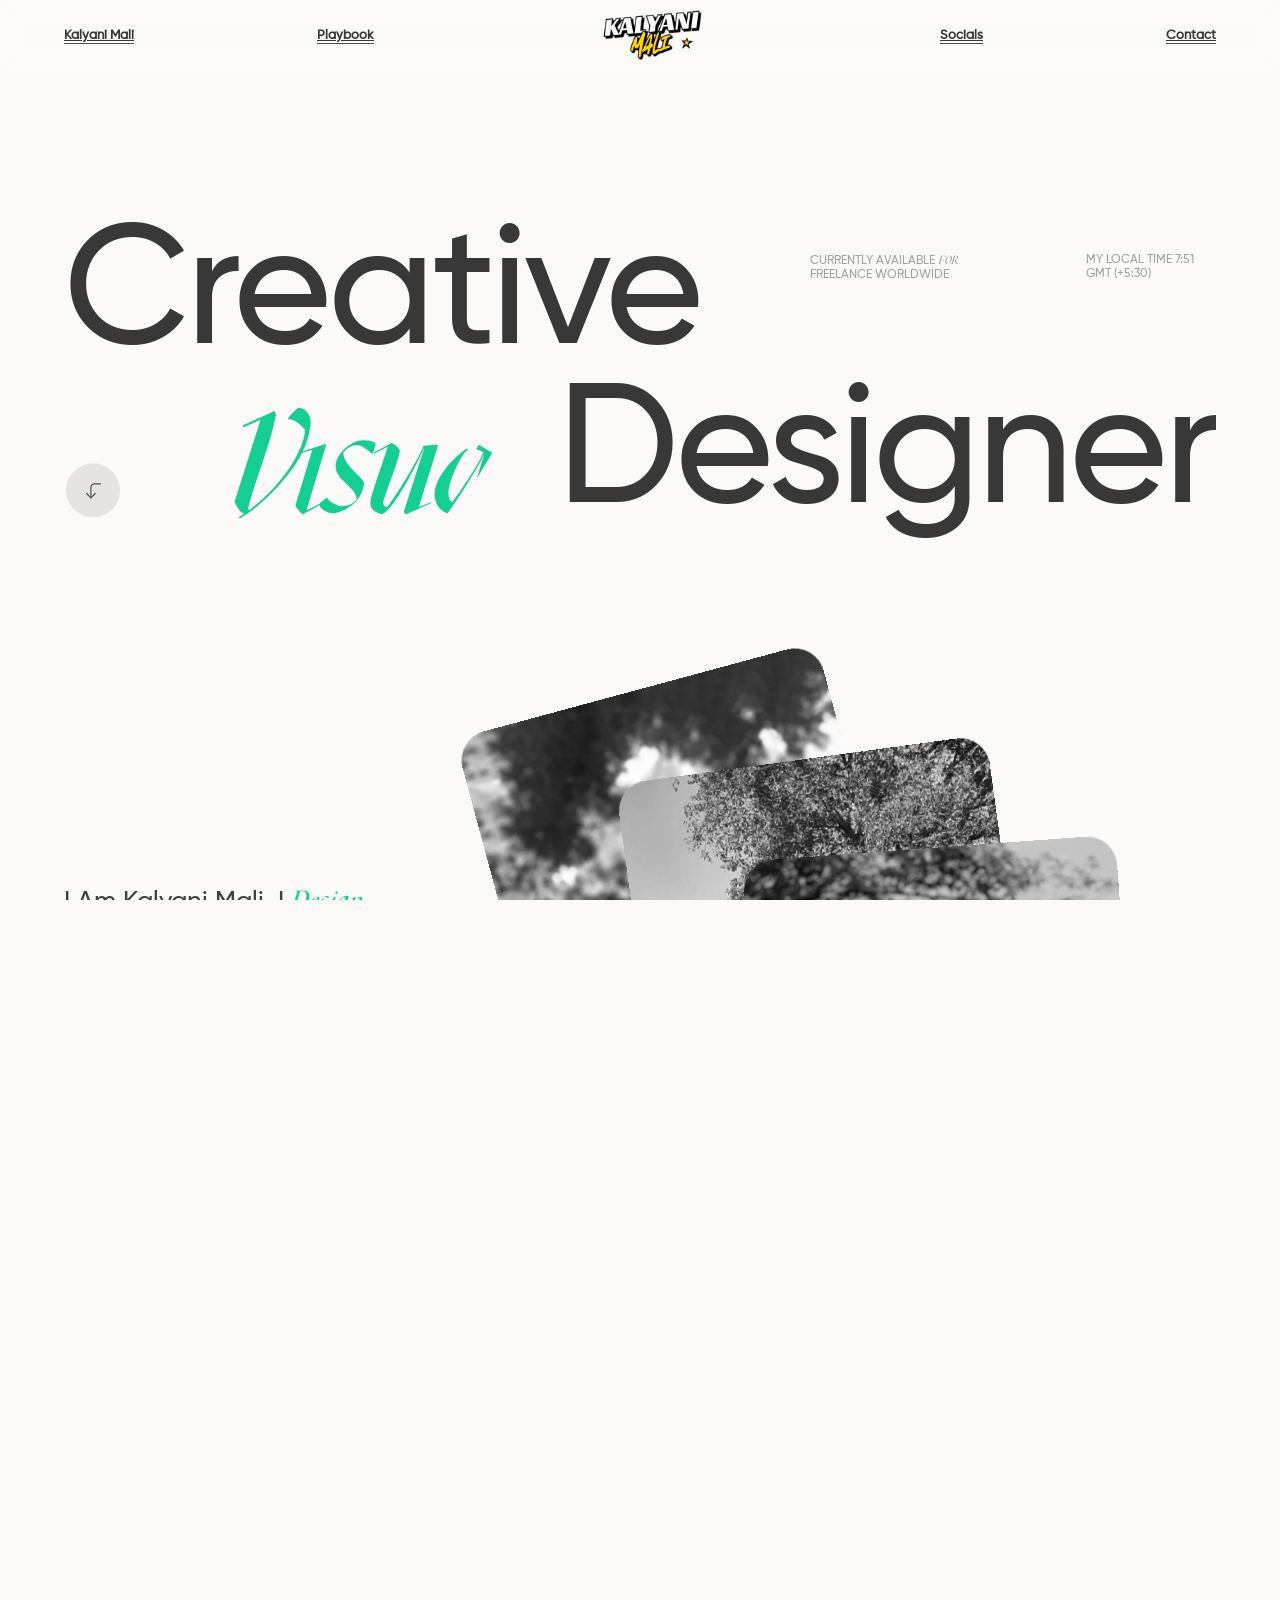
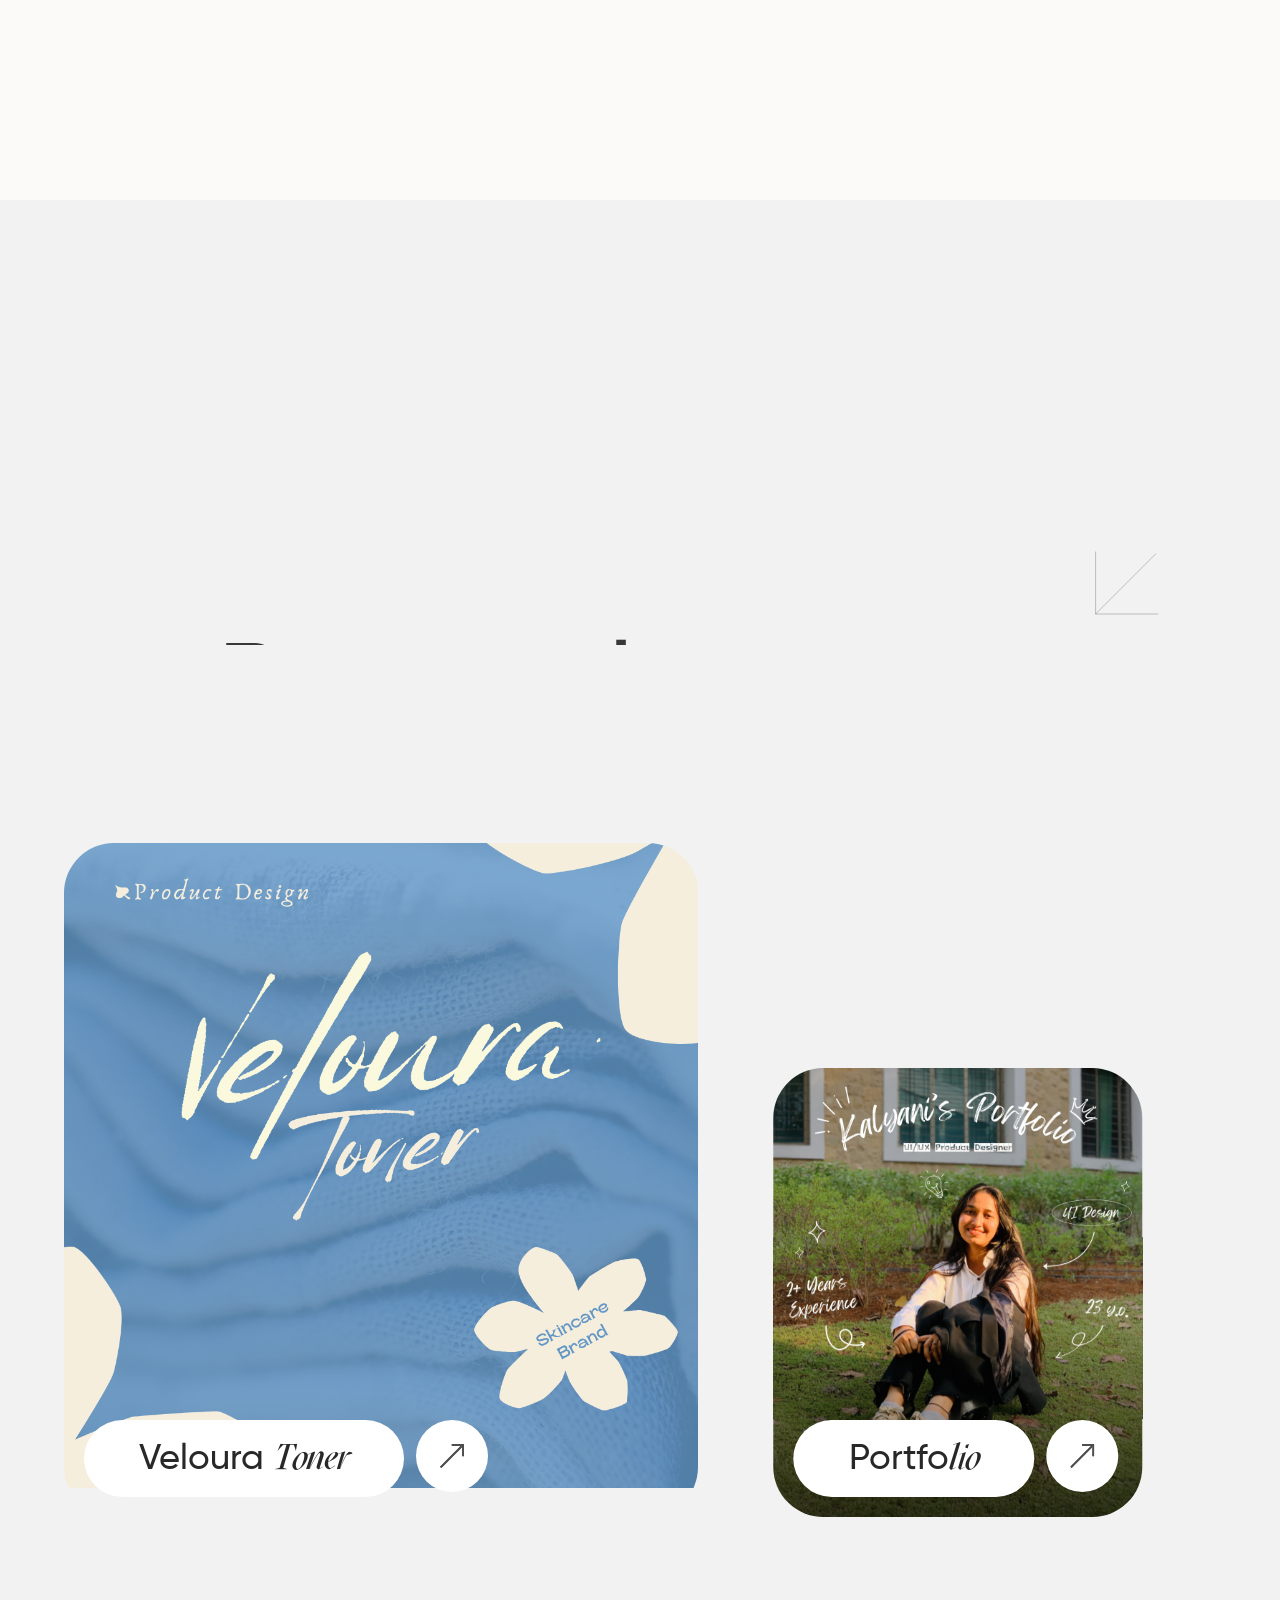
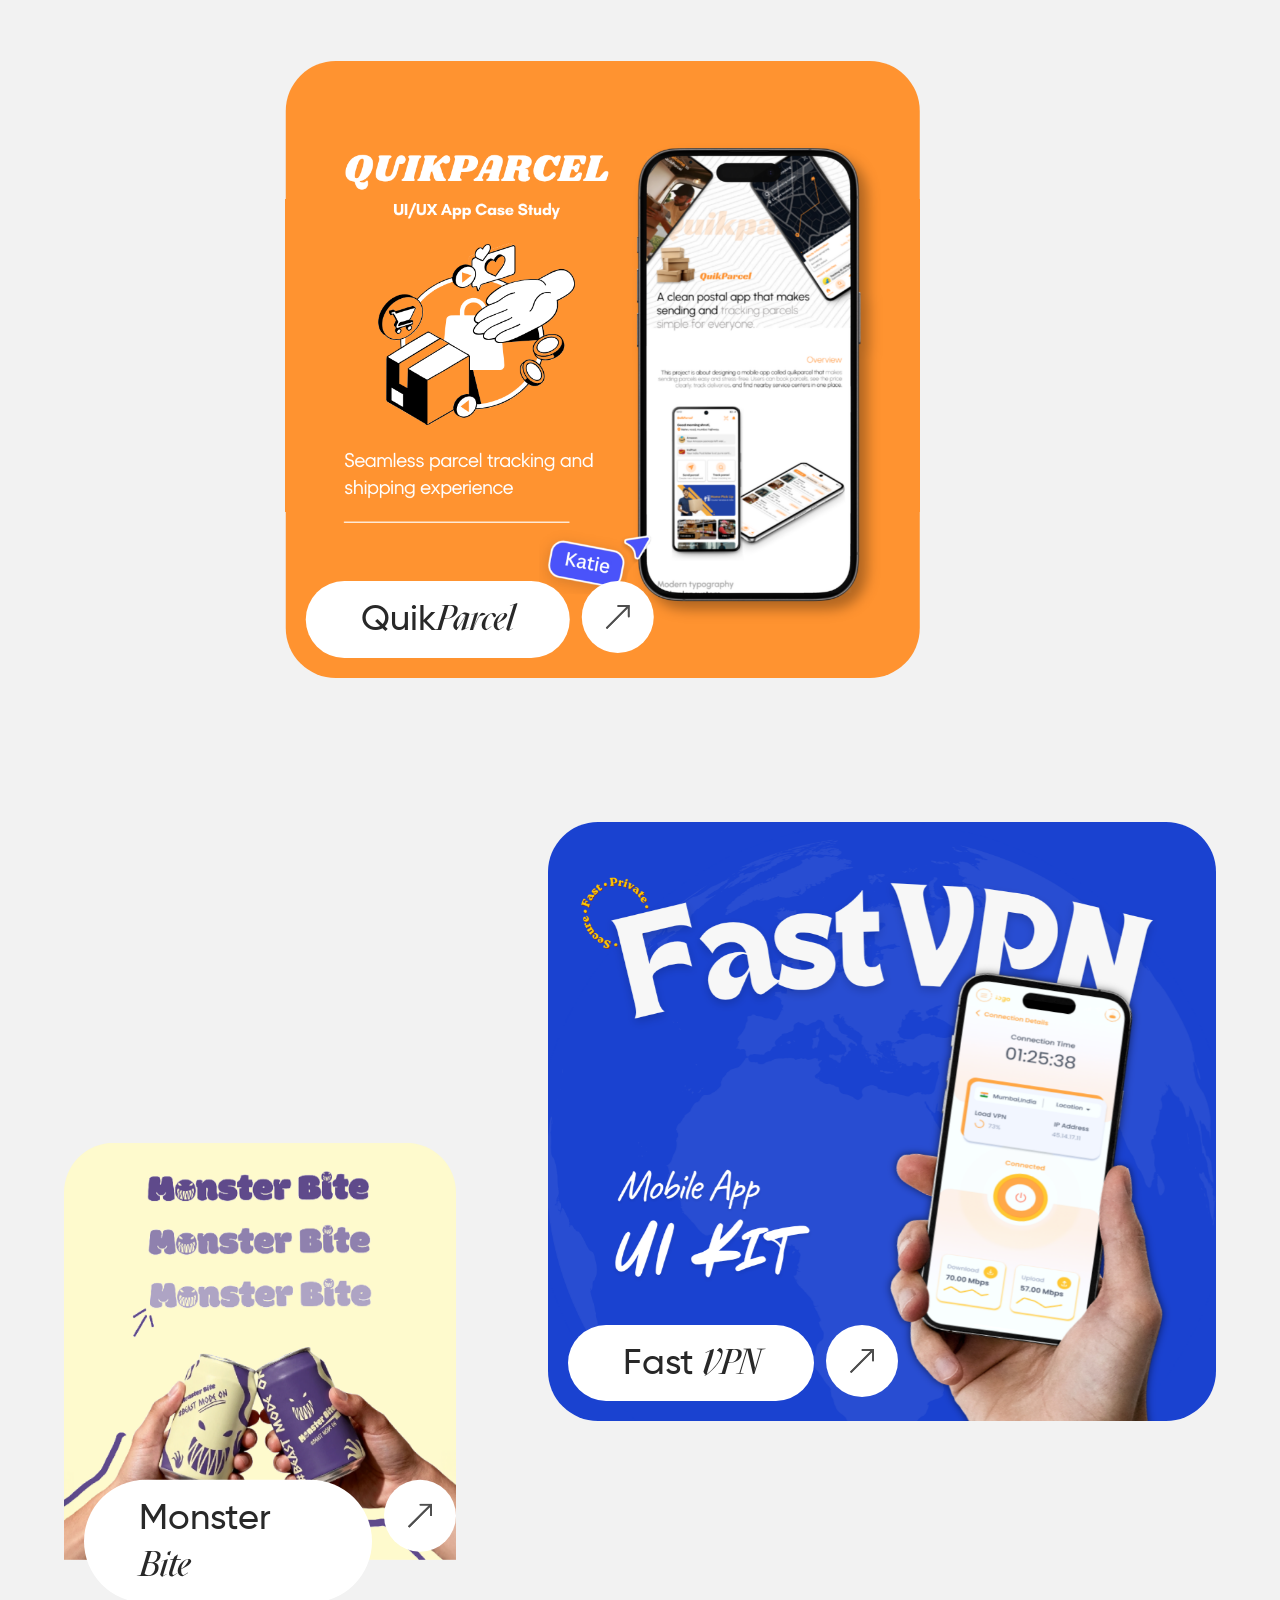
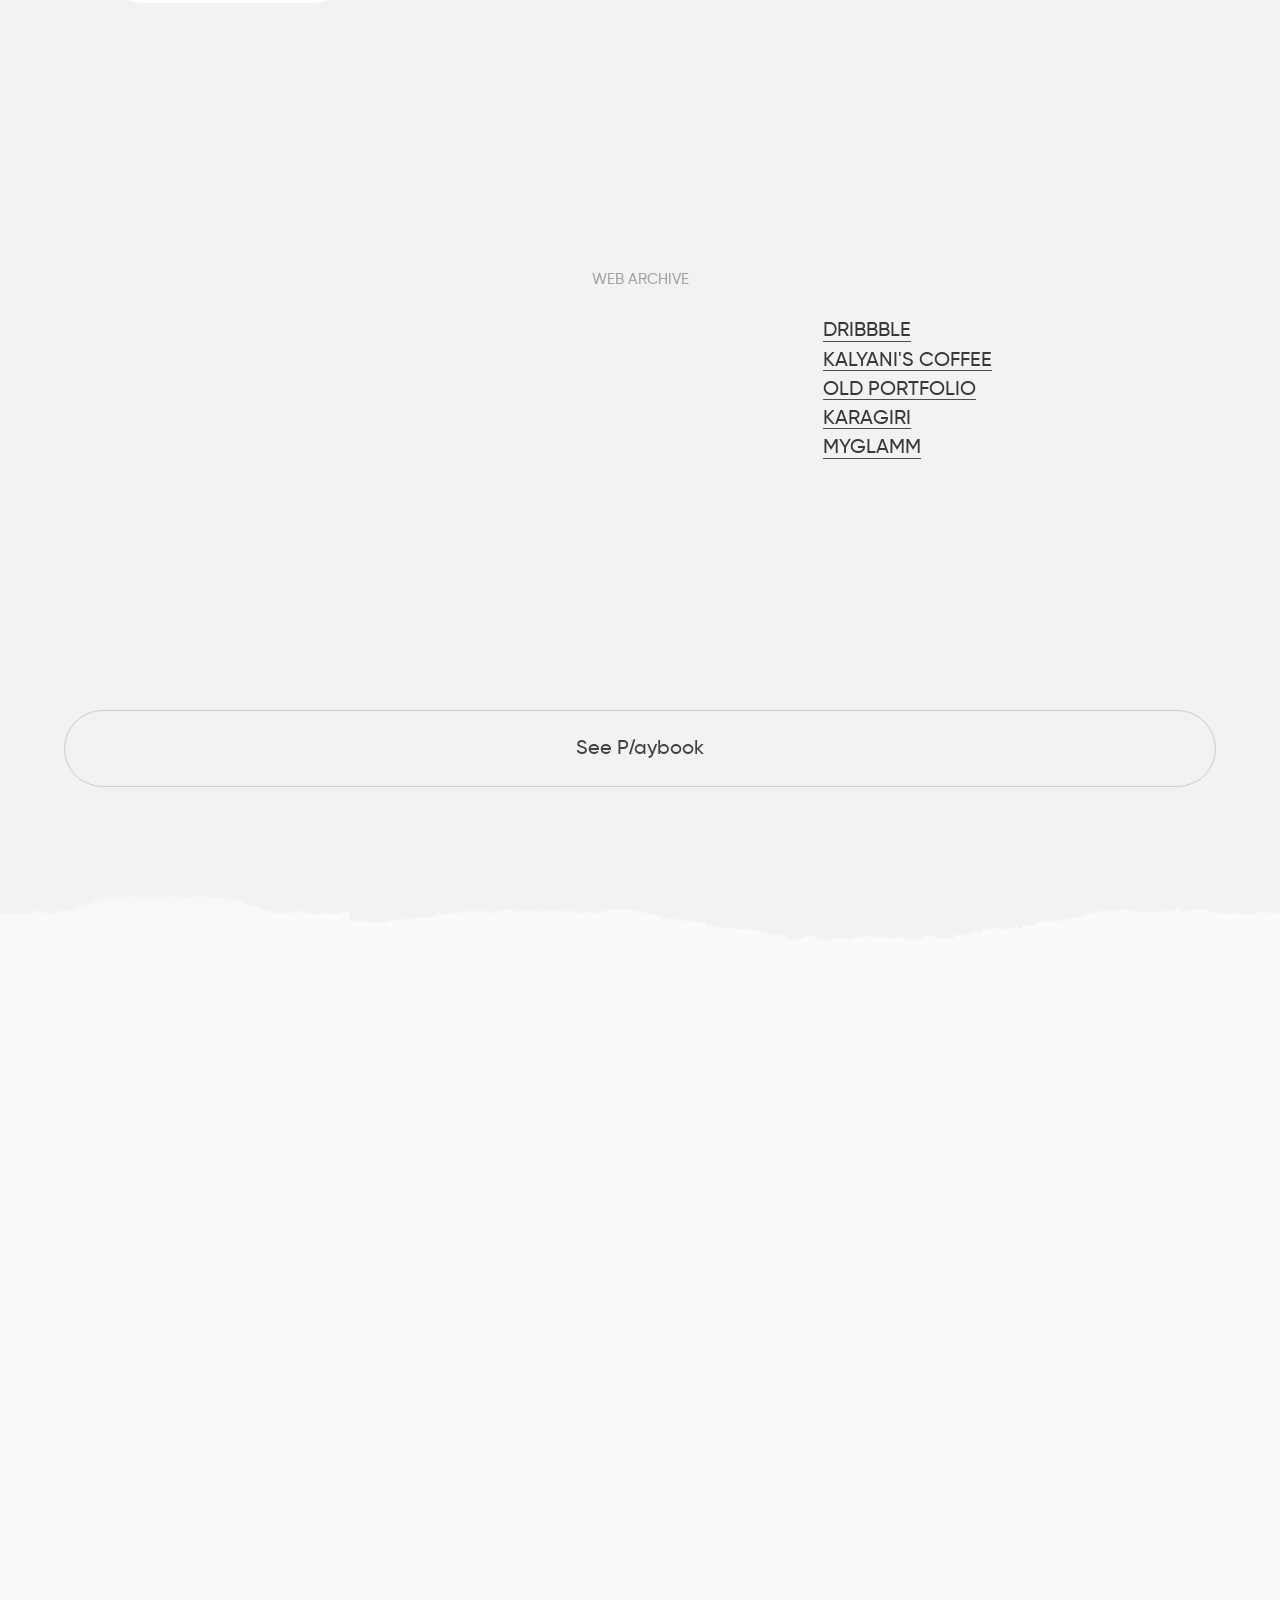
==== index.html @ 92c54ecb "Initial Commit." ====
<!doctype html>
<html lang="en">

<head>
  <meta charset="UTF-8" />
  <meta http-equiv="X-UA-Compatible" content="IE=edge" />
  <meta name="viewport" content="width=device-width, initial-scale=1.0" />

  <!-- ✅ PRIMARY SEO -->
  <title>Kalyani Mali | UI/UX Product Designer in India | Portfolio</title>
  <link rel="icon" href="Assets/Icon/favicon.f978ef38.svg" />
  <meta name="description"
    content="Kalyani Mali is a UI/UX Product Designer based in India, India with 2+ years of experience in designing user-centered digital products, branding systems, and modern web interfaces. View portfolio, projects, and case studies.">
  <meta name="keywords"
    content="Kalyani Mali, UI UX Designer India, Product Designer India, Figma Designer India, Freelance UI UX Designer, UX Designer Portfolio, UI Designer India, LocalConnect Designer">
  <meta name="author" content="Kalyani Mali">

  <!-- ✅ CANONICAL (VERY IMPORTANT) -->
  <link rel="canonical" href="https://kalyanimali.in/" />

  <!-- ✅ OPEN GRAPH (LinkedIn, WhatsApp, Facebook) -->
  <meta property="og:title" content="Kalyani Mali - UI/UX Product Designer Portfolio">
  <meta property="og:description"
    content="Explore the portfolio of Kalyani Mali, a UI/UX Product Designer specializing in user-centered design, branding, and digital product experiences.">
  <meta property="og:type" content="website">
  <meta property="og:url" content="https://kalyanimali.in/">
  <meta property="og:image" content="https://kalyanimali.in/preview.jpg">

  <!-- ✅ BRAND COLOR -->
  <meta name="theme-color" content="#14CF93" />

  <!-- ✅ TWITTER SEO -->
  <meta name="twitter:card" content="summary_large_image">
  <meta name="twitter:title" content="Kalyani Mali | UI/UX Designer Portfolio">
  <meta name="twitter:description"
    content="UI/UX Product Designer from India creating intuitive digital experiences. View projects and case studies.">
  <meta name="twitter:image" content="https://kalyanimali.in/preview.jpg">
  <meta name="twitter:image:alt" content="Kalyani Mali UI/UX Designer." />

  <!-- ✅ CUSTOM STYLES -->
  <link rel="stylesheet" href="https://cdnjs.cloudflare.com/ajax/libs/font-awesome/6.5.0/css/all.min.css">
  <link rel="stylesheet" href="index.3df6df01.css" />
  <link rel="stylesheet" href="index.24a51c92.css" />
  <link rel="stylesheet" href="index.2b8c6830.css" />
  <link rel="stylesheet" href="custom.css">
  <!-- <script src="https://cdn.tailwindcss.com"></script> -->
  <script src="https://unpkg.com/lucide@latest"></script>
  <script>
    document.addEventListener("DOMContentLoaded", function () {

      const reviews = [
        // ✅ BRAND WORK
        {
          avatar: "https://cdn.shadcnstudio.com/ss-assets/avatar/avatar-3.png",
          title: "Clean and Professional Branding",
          text: "The branding for SB Properties came out really clean and professional. Everything from logo to colors feels well put together and easy to use. It's exactly what we needed to stand out in the real estate market.",
          name: "Saurabh Patil",
          role: "Owner, SB Properties",
          stars: 5
        },
        {
          avatar: "https://cdn.shadcnstudio.com/ss-assets/avatar/avatar-2.png",
          title: "Simple and Easy to Use Design",
          text: "FastVPN Social design is simple and easy to understand. Even complex features feel straightforward, which really helps users. The design is clean and modern, and it works well across different devices.",
          name: "Shefali Verma",
          role: "Product Lead, FastVPN",
          stars: 4
        },

        // ✅ FREELANCE CLIENTS
        {
          avatar: "https://cdn.shadcnstudio.com/ss-assets/avatar/avatar-5.png",
          title: "Smooth Work Experience",
          text: "Working together was smooth. The website design was clean, responsive, and delivered on time without much back and forth. The end result was a great-looking site that helped my business get noticed online.",
          name: "Gaurav Bhavsar",
          role: "Co-Founder, Gaurav Agency",
          stars: 5
        },
        {
          avatar: "https://cdn.shadcnstudio.com/ss-assets/avatar/avatar-4.png",
          title: "Good UI and Better Experience",
          text: "The UI is clean and easy to use. We saw better user engagement after the design changes, which really helped us. The design is modern and works well on both desktop and mobile, making it easier for our customers to interact with our services.",
          name: "Neha Kulkarni",
          role: "Founder, Tech Startup",
          stars: 4
        },

        // ✅ PROFESSIONAL PERSON
        {
          avatar: "https://cdn.shadcnstudio.com/ss-assets/avatar/avatar-1.png",
          title: "Good Design Thinking",
          text: "Kalyani understands user needs well and turns them into simple, usable designs. The work shows good clarity and attention to detail. The designs are not just visually appealing but also functional, which is a great combination.",
          name: "Kunal Sonar",
          role: "SDE I, Snapchat",
          stars: 5
        }
      ];


      let current = 0;

      const avatarTrack = document.getElementById("avatarTrack");
      const mainAvatar = document.getElementById("mainAvatar");
      const reviewTitle = document.getElementById("reviewTitle");
      const reviewText = document.getElementById("reviewText");
      const reviewName = document.getElementById("reviewName");
      const reviewRole = document.getElementById("reviewRole");
      const reviewStars = document.getElementById("reviewStars");

      // CREATE AVATARS
      reviews.forEach((r, i) => {
        const img = document.createElement("img");
        img.src = r.avatar;
        img.className = "t-avatar";
        if (i === 0) img.classList.add("active");

        img.addEventListener("click", () => setReview(i));
        avatarTrack.appendChild(img);
      });

      function setReview(index) {
        current = index;
        const r = reviews[index];

        mainAvatar.src = r.avatar;
        reviewTitle.textContent = r.title;
        reviewText.textContent = r.text;
        reviewName.textContent = r.name;
        reviewRole.innerHTML = r.role;

        reviewStars.innerHTML =
          "★".repeat(r.stars) + "☆".repeat(5 - r.stars);

        const avatars = document.querySelectorAll(".t-avatar");

        avatars.forEach((el, i) => {
          el.classList.toggle("active", i === index);
        });

        // 🔥 CENTER ACTIVE AVATAR (IMPORTANT)
        const activeAvatar = avatars[index];
        const container = document.getElementById("avatarTrack");

        const containerWidth = container.offsetWidth;
        const avatarLeft = activeAvatar.offsetLeft;
        const avatarWidth = activeAvatar.offsetWidth;

        container.scrollTo({
          left: avatarLeft - containerWidth / 2 + avatarWidth / 2,
          behavior: "smooth"
        });
      }

      document.getElementById("next").onclick = () => {
        setReview((current + 1) % reviews.length);
      };

      document.getElementById("prev").onclick = () => {
        setReview((current - 1 + reviews.length) % reviews.length);
      };

      // INIT
      setReview(0);

    });
  </script>

  <script type="application/ld+json">
{
  "@context": "https://schema.org",
  "@type": "Person",
  "name": "Kalyani Mali",
  "url": "https://kalyanimali.in/",
  "image": "https://kalyanimali.in/preview.png",
  "jobTitle": "UI/UX Product Designer",
  "description": "UI/UX Product Designer based in India, India specializing in user-centered design, branding, and digital product experiences.",
  "email": "mailto:malikalyani0715@gmail.com",
  "address": {
    "@type": "PostalAddress",
    "addressLocality": "Mumbai",
    "addressCountry": "India"
  },
  "sameAs": [
    "https://www.behance.net/kalyani07",
    "https://www.linkedin.com/in/dev-kalyani/",
    "https://github.com/kalyani0704",
    "https://linktr.ee/dev_kalyani",
    "https://www.crunchbase.com/person/kalyani-mali-9271",
    "https://wellfound.com/u/kalyani-mali07",
    "https://www.producthunt.com/@kalyanimali"
  ],
  "knowsAbout": [
    "UI Design",
    "UX Design",
    "Product Design",
    "Figma",
    "Design Systems",
    "Wireframing",
    "Prototyping",
    "Branding",
    "User Experience"
  ],
  "alumniOf": [
    {
      "@type": "CollegeOrUniversity",
      "name": "Sandip Foundation"
    },
    {
      "@type": "CollegeOrUniversity",
      "name": "Institute of Management & Research, Jalgaon"
    }
  ],
  "worksFor": {
    "@type": "Organization",
    "name": "Freelance"
  },
  "founder": {
    "@type": "Organization",
    "name": "LocalConnect",
    "url": "https://localconnect.live",
    "description": "AI-powered hyperlocal services platform connecting users with trusted local service providers."
  }
}
</script>
</head>

<body>
  <nav>
    <a href="index.html" class="o-desktop" style="font-family: gilroy,sans-serif !important;">Kalyani
      Mali</a>
    <a href="playbook.html" data-router-disabled class="o-desktop">Playbook</a>
    <img src="Assets/Regular/logoooo2.png" alt="logo" class="head-logo">
    <div class="c-nav-social o-desktop">
      <a href="#">Socials</a>
      <div class="c-nav-social__dropdown">
        <ul>
          <li style="--order: 1">
            <a data-router-disabled="" target="_blank" href="https://www.behance.net/kalyani07">Behance</a>
          </li>
          <li style="--order: 2">
            <a data-router-disabled="" target="_blank" href="https://www.linkedin.com/in/dev-kalyani/">LinkedIn</a>
          </li>
          <li style="--order: 3">
            <a data-router-disabled="" target="_blank"
              href="https://www.crunchbase.com/person/kalyani-mali-9271">Crunchbase</a>
          </li>
          <li style="--order: 4">
            <a data-router-disabled="" target="_blank" href="https://linktr.ee/dev_kalyani">Linktree</a>
          </li>
        </ul>
      </div>
    </div>
    <a data-router-disabled="" target="_blank" href="mailto:malikalyani0715@gmail.com" class="o-desktop">Contact</a>
  </nav>
  <div class="c-loader is-loading">
    <p class="js-split">
      Design Portfolio<br /><span class="js-year">©2026</span>
    </p>
    <div class="c-loader__bg"></div>
    <div class="c-loader__bg"></div>
    <h2 class="is-loading js-loader-title js-split-word">
      <span><span style="--order: 1" class="js-loader-title-child">Kalyani <div class="o-accent"
            style="display: inline">Mali</div>
        </span></span>
      <span> <span style="--order: 2" class="js-loader-title-child"> is</span></span>
      <span><span style="--order: 3" class="js-loader-title-child"> a</span></span>
    </h2>
    <div class="c-loading__anim"></div>
  </div>
  <div class="c-play__bg"></div>
  <div class="c-home__bg"></div>
  <main>
    <h1 style="position:absolute; left:-9999px; top:auto;">
      Kalyani Mali - UI/UX Product Designer in India | Founder of LocalConnect
    </h1>
    <section style="position:absolute; left:-9999px; top:auto;">
      <h2>About Kalyani Mali</h2>
      <p>
        Kalyani Mali is a UI/UX Product Designer based in Nashik, India, with over 2 years of experience
        in designing user-centered digital products, mobile applications, and branding systems.
        She specializes in wireframing, prototyping, UI design systems, and creating scalable
        digital experiences using tools like Figma and modern frontend technologies.
      </p>

      <h2>Founder of LocalConnect</h2>
      <p>
        Kalyani Mali is also the Founder of LocalConnect, an AI-powered hyperlocal services platform
        that connects users with trusted local service providers. LocalConnect focuses on trust,
        transparency, and smart service discovery using AI-driven systems.
      </p>

      <h2>Skills and Expertise</h2>
      <p>
        UI Design, UX Design, Product Design, Design Systems, Wireframing, Prototyping,
        User Research, Information Architecture, Branding, Figma, Adobe XD, Frontend Development.
      </p>
    </section>
    <div id="js-scroll" data-router-wrapper="">
      <div data-router-view="home" data-transition-in="home">
        <div class="c-cursor" id="js-cursor" style="transform: translate(100%, 100%)">
          <div>
            <img src="Assets/Regular/case.png" alt="" id="case" />
          </div>
          <div>
            <img src="Assets/Regular/case.png" alt="" id="case" />
          </div>
          <div>
            <img src="Assets/Regular/case.png" alt="" id="case" />
          </div>
          <div>
            <img src="Assets/Regular/case.png" alt="" id="case" />
            <!-- <p>Coming Soon</p> -->
          </div>
          <div>
            <img src="Assets/Regular/case.png" alt="" id="case" />
          </div>
        </div>
        <div data-scroll-section="" class="c-title o-section">
          <div class="c-title__row">
            <div>
              <h2 class="js-hero-title">
                <span class="line-parent"><span class="line-child">Creative</span></span>
              </h2>
            </div>
            <div class="c-t-a-info c-t-a-info--desktop">
              <p class="o-title-small">
                <span class="line-parent"><span class="line-child">Currently Available
                    <span class="o-accent">FOR</span></span></span>
                <span class="line-parent"><span class="line-child">Freelance Worldwide</span></span>
              </p>
              <p class="o-title-small">
                <span class="line-parent"><span class="line-child">My local Time <span
                      class="js-time">TIME</span></span></span>
                <span class="line-parent"><span class="line-child">GMT (+5:30)</span></span>
              </p>
            </div>
          </div>
          <div class="c-title__row">
            <div class="c-title__svg">
              <img class="c-down-btn o-desktop" alt="Scroll Down" src="Assets/Icon/down-arrow.040970d7.svg" />
              <div class="c-visual-line o-mobile"></div>
              <div class="c-visual">
                <svg id="Visual" xmlns="http://www.w3.org/2000/svg" xmlns:xlink="http://www.w3.org/1999/xlink"
                  viewbox="0 35 870 305">
                  <defs>
                    <clipPath id="clip-path" transform="translate(31.09 32.56)">
                      <path id="dot_clip"
                        d="M250.12,82.48c1.15-15.33,9.2-33.72,13.79-44.83l-1.15-.77-30.27,10c-5.36,4.6-9.2,21.46-4.6,30.65C235.18,79.41,244.38,80.94,250.12,82.48Z"
                        fill="none"></path>
                    </clipPath>
                    <clipPath id="clip-path-2" transform="translate(31.09 32.56)">
                      <path id="l_clip"
                        d="M794.74,18,754.13,32.57,753,29.5,829.23,0l4.6,5.75L748,285.44l39.46-17.24.77,2.3-52.88,26.44c-7.66-2.3-13.41-9.2-21.07-19.92Z"
                        fill="none"></path>
                    </clipPath>
                    <clipPath id="clip-path-3" transform="translate(31.09 32.56)">
                      <path id="i_clip"
                        d="M207.78,123.76l-32.18,9.58-.77-2.3,66.28-21.84,4.21.77L192.45,286.22l39.46-19.92,1.15,2.3L183.25,297c-9.2-6.9-13.79-11.88-20.69-23.37Z"
                        fill="none"></path>
                    </clipPath>
                    <clipPath id="clip-path-4" transform="translate(31.09 32.56)">
                      <path id="a_clip"
                        d="M654.51,105.36c14.56-1.92,41,7.66,54,14.18L661,277.78l38.7-16.09v3.06l-72.8,32.18c-1.92-1.53-5.37-4.6-6.13-6.9l46.36-150.58H666c-11.88,29.89-78.16,131.42-95.4,154.41-21.84-3.83-35.25-29.5-35.25-49.43C535.35,182,626.93,106.9,654.51,105.36ZM583.25,263.22c3.07-1.15,67.82-95.79,78.93-123.76l4.21-8.05c-10.35-6.13-23-11.11-36.78-9.58-18.39,0-57.09,85.44-57.09,118C572.52,252.88,575.58,262.07,583.25,263.22Z"
                        fill="none"></path>
                    </clipPath>
                    <clipPath id="clip-path-5" transform="translate(31.09 32.56)">
                      <path id="u_clip"
                        d="M409.3,116.09l-36.4,18.39-1.53-2.3L420,106.13c9.58,3.83,16.48,10.34,22.22,19.16,0,22.22-44.45,128-44.45,141.38,0,6.51,3.06,10,10,11.49,2.68-.38,65.14-92.34,94.64-156.71l3.45-8,39.08-2.68L493.21,277l37.16-14.56.38,2.3L459.1,296.93c-1.91-1.53-5.36-4.6-6.13-6.9l54-168.57h-1.15c-29.5,66.67-87.74,173.18-113.41,175.48-19.16-8.05-28.74-12.64-28.74-30.27C363.71,243.68,408.54,128.35,409.3,116.09Z"
                        fill="none"></path>
                    </clipPath>
                    <clipPath id="clip-path-6" transform="translate(31.09 32.56)">
                      <path id="s_clip"
                        d="M286.7,275.1c15.71,0,31.8-6.9,39.85-18,3.83-31-60.92-51.34-55.94-93.87,3.83-29.12,41.38-64.37,72-64.37,14.56,0,30.65,1.53,35.25,10.34l-7.66,24.52h-2.68c-12.64-10.34-29.12-22.61-37.93-22.61-18.39,0-29.12,9.58-38.7,20.31,0,37.17,57.47,67.43,55.56,83.91-5.36,41.76-36.78,69-78.16,78.54-13,3.07-41.38-10-41.76-24.52l20.31-17.62C255.67,265.14,273.68,273.57,286.7,275.1Z"
                        fill="none"></path>
                    </clipPath>
                    <clipPath id="clip-path-7" transform="translate(31.09 32.56)">
                      <path id="v_clip"
                        d="M197.77,86c-16,78.5-114.7,181.76-183.67,222.16a3.33,3.33,0,0,1-3-3.43c4.57-2.67,9.15-5.72,14.1-9.15-11-5-19.43-16.76-25.15-33.15L69.35,43.72,22.86,64.3,21,59.35l80-36.58,4.57-2.29c3.43,2.29,5.33,6.1,4.57,11.81-12.56,71.64-56,176.81-73.91,248.07a5.41,5.41,0,0,0,3.43,4.95c67.45-51.06,141.75-140.61,149-213.77-11.43-15.24-30.48-31.25-46.49-29,0-3.43,25.91-30.87,28.2-30.87,13,0,33.15,12.19,33.15,38.87C203.48,60.49,201.2,71.92,197.77,86Z"
                        fill="none"></path>
                    </clipPath>
                  </defs>
                  <g id="dot">
                    <g clip-path="url(#clip-path)">
                      <path id="dot_path" d="M235.53,91.06s-3.65-21.72,18.78-61" transform="translate(31.09 32.56)"
                        fill="none" stroke="#52e0ed" stroke-miterlimit="10" stroke-width="34"></path>
                    </g>
                  </g>
                  <g id="l">
                    <g clip-path="url(#clip-path-2)">
                      <polyline id="l_path" points="820.4 302.62 755.9 334.12 843.9 39.12 784.4 63.62" fill="none"
                        stroke="#52e0ed" stroke-miterlimit="10" stroke-width="42"></polyline>
                    </g>
                  </g>
                  <g id="i">
                    <g clip-path="url(#clip-path-3)">
                      <polyline id="i_path" points="207.9 165.12 254.9 147.12 201.9 329.12 262.9 299.12" fill="none"
                        stroke="#52e0ed" stroke-miterlimit="10" stroke-width="42"></polyline>
                    </g>
                  </g>
                  <g id="a">
                    <g clip-path="url(#clip-path-4)">
                      <path id="a_path"
                        d="M671.81,121.56l-104,173s-28-39-5-98,114.34-107,123.5-80.5c9,26-49.5,180.5-49.5,180.5l67.5-35.5"
                        transform="translate(31.09 32.56)" fill="none" stroke="#52e0ed" stroke-miterlimit="10"
                        stroke-width="42"></path>
                    </g>
                  </g>
                  <g id="u">
                    <g clip-path="url(#clip-path-5)">
                      <path id="u_path" d="M371.81,132.56l64-31-68,200,34-7s80-120,109-181l15-4-55,187,60-33"
                        transform="translate(31.09 32.56)" fill="none" stroke="#52e0ed" stroke-miterlimit="10"
                        stroke-width="42"></path>
                    </g>
                  </g>
                  <g id="s">
                    <g clip-path="url(#clip-path-6)">
                      <path id="s_path"
                        d="M232.31,261.06s20.5,20.5,32.5,22.5,57-6,69-39-53-64-53-82c0,0,19.5-74.5,97.5-41.5"
                        transform="translate(31.09 32.56)" fill="none" stroke="#52e0ed" stroke-miterlimit="10"
                        stroke-width="42"></path>
                    </g>
                  </g>
                  <g id="V">
                    <g clip-path="url(#clip-path-7)">
                      <path id="v_path"
                        d="M21.31,59.06l71-32-5,26L26,246.56l-8.69,57.5s85-71,122-114c28-34,100.21-133.4,12-171"
                        transform="translate(31.09 32.56)" fill="none" stroke="#52e0ed" stroke-miterlimit="10"
                        stroke-width="70"></path>
                    </g>
                  </g>
                </svg>
              </div>
            </div>
            <div>
              <h2 class="_title-fit js-hero-title">
                <span class="line-parent"><span class="line-child">Designer</span></span>
              </h2>
            </div>
          </div>
          <div class="c-title__row o-mobile">
            <div class="c-t-a-info c-t-a-info--mobile">
              <p class="o-title-small">
                <span class="line-parent"><span class="line-child">Currently Available
                    <span class="o-accent">FOR</span></span></span>
                <span class="line-parent"><span class="line-child">Freelance Worldwide</span></span>
              </p>
              <p class="o-title-small">
                <span class="line-parent"><span class="line-child">My local Time <span
                      class="js-time">TIME</span></span></span>
                <span class="line-parent"><span class="line-child">GMT (+5:30)</span></span>
              </p>
            </div>
          </div>
        </div>
        <div data-scroll-section="" class="c-about o-section">
          <div>
            <span class="o-mobile o-title-small">About Myself</span>
            <p class="js-reveal js-split" data-scroll="" style="line-height: 1.1;">
              I am Kalyani Mali, I
              <span class="o-accent u-non" style="letter-spacing: 1.5px">Design</span>
              &
              <span class="o-accent u-non" style="letter-spacing: 1.5px">Develop</span>
              functional, beautiful interfaces for web and mobile.
            </p>
            <div class="c-about-cta">
              <a href="Assets/Resume/resume.pdf" target="_blank">
                <img src="Assets/Icon/contact-icon.dee7a034.svg" alt="Message me" />
                <p style="font-size: 16px;">Resume</p>
              </a>
            </div>
          </div>
          <div class="c-about-cards js-cards">
            <div><img src="Assets/Card/card1.jpg" alt="User" /></div>
            <div><img src="Assets/Card/card2.jpg" alt="Precedes" /></div>
            <div><img src="Assets/Card/card4.png" alt="All" /></div>
          </div>
        </div>
        <div data-scroll-section="" class="c-works" id="js-work">
          <div id="js-work-bg" class="c-work-bg" style="
                --clr1: #f5f5f5;
                --clr2: #f5f5f5;
                --clr3: #f5f5f5;
                --clr4: #f5f5f5;
              "></div>
          <div class="c-services">
            <svg class="o-ui-arrow" width="64" height="64" viewbox="0 0 64 64" fill="none"
              xmlns="http://www.w3.org/2000/svg">
              <path d="M3.10162 3.10156L62.9999 62.9999" stroke-linecap="round" stroke-linejoin="round"></path>
              <path d="M63 1.00001L63 63L0.999989 63" stroke-linecap="round" stroke-linejoin="round"></path>
            </svg>
            <div>
              <span class="o-title-small">Things I <span class="o-accent">Can</span> Help you<br />
                with.</span>
              <p>Web & mobile / UI & Ux / Branding / front-end Development</p>
            </div>
          </div>
          <hr data-scroll="" />
          <div class="c-works_title">
            <div>
              <h2 class="js-reveal o-title">
                <span class="line-parent"><span class="line-child">Personal</span></span>
                <span class="line-parent"><span class="line-child">Wo<span class="o-accent">r</span>ks</span></span>
              </h2>
              <p class="o-desktop"></p>
            </div>
            <svg class="o-ui-arrow" width="64" height="64" viewbox="0 0 64 64" fill="none"
              xmlns="http://www.w3.org/2000/svg">
              <path d="M3.10162 3.10156L62.9999 62.9999" stroke-linecap="round" stroke-linejoin="round"></path>
              <path d="M63 1.00001L63 63L0.999989 63" stroke-linecap="round" stroke-linejoin="round"></path>
            </svg>
          </div>
          <div class="c-projects__wrap">
            <div class="c-project__row">
              <div class="c-project js-project u-width-1">
                <a href="https://www.behance.net/gallery/245599879/Veloura-Hydrating-Toner-Branding-Project"
                  target="_blank">
                  <img data-scroll="" data-scroll-speed="-1" src="Assets/Project/play1.png" alt="Project: Veloura" />
                  <div class="c-project-info">
                    <p>YEAR: 2026</p>
                    <p>TYPE: Product Design</p>
                    <div class="c-project-cta">
                      <p>Veloura <span class="o-accent">Toner</span></p>
                      <div class="c-prj-btn js-tab-arrow">
                        <svg id="arrow" xmlns="http://www.w3.org/2000/svg" viewbox="0 0 9.56 9.56">
                          <line id="line1" x1="0.27" y1="9.29" x2="9.18" y2="0.38" fill="#4e4e4e" stroke="#4e4e4e"
                            stroke-miterlimit="10" stroke-width="0.75"></line>
                          <line id="line2" x1="0.27" y1="9.29" x2="9.18" y2="0.38" fill="#4e4e4e" stroke="#4e4e4e"
                            stroke-miterlimit="10" stroke-width="0.75"></line>
                          <polyline id="arrow-head-1" points="5.01 0.38 9.18 0.38 9.18 4.55" fill="none"
                            stroke="#4e4e4e" stroke-linecap="round" stroke-miterlimit="10" stroke-width="0.75">
                          </polyline>
                          <polyline id="arrow-head-2" points="5.01 0.38 9.18 0.38 9.18 4.55" fill="none"
                            stroke="#4e4e4e" stroke-linecap="round" stroke-miterlimit="10" stroke-width="0.75">
                          </polyline>
                        </svg>
                      </div>
                    </div>
                  </div>
                </a>
              </div>
              <div class="c-project js-project u-width-2">
                <a href="https://www.behance.net/gallery/244289923/Portfolio-case-study" target="_blank">
                  <img data-scroll="" data-scroll-speed="-1" src="Assets/Project/play2.png" alt="Project: Portfolio" />
                  <div class="c-project-info">
                    <p>YEAR: 2026</p>
                    <p>TYPE: Case Study</p>
                    <div class="c-project-cta">
                      <p>Portfo<span class="o-accent">lio</span></p>
                      <div class="c-prj-btn js-tab-arrow">
                        <svg id="arrow" xmlns="http://www.w3.org/2000/svg" viewbox="0 0 9.56 9.56">
                          <line id="line1" x1="0.27" y1="9.29" x2="9.18" y2="0.38" fill="#4e4e4e" stroke="#4e4e4e"
                            stroke-miterlimit="10" stroke-width="0.75"></line>
                          <line id="line2" x1="0.27" y1="9.29" x2="9.18" y2="0.38" fill="#4e4e4e" stroke="#4e4e4e"
                            stroke-miterlimit="10" stroke-width="0.75"></line>
                          <polyline id="arrow-head-1" points="5.01 0.38 9.18 0.38 9.18 4.55" fill="none"
                            stroke="#4e4e4e" stroke-linecap="round" stroke-miterlimit="10" stroke-width="0.75">
                          </polyline>
                          <polyline id="arrow-head-2" points="5.01 0.38 9.18 0.38 9.18 4.55" fill="none"
                            stroke="#4e4e4e" stroke-linecap="round" stroke-miterlimit="10" stroke-width="0.75">
                          </polyline>
                        </svg>
                      </div>
                    </div>
                  </div>
                </a>
              </div>
            </div>
            <div class="c-project__row">
              <div class="c-project js-project u-width-3">
                <a href="https://www.behance.net/gallery/243697779/Parcel-Tracking-App" target="_blank">
                  <img data-scroll="" data-scroll-speed="-1" src="Assets/Project/play3.png" alt="Project: Quikparcel" />
                  <div class="c-project-info">
                    <p>YEAR: 2026</p>
                    <p>TYPE: Case Study / Mobile App UI</p>
                    <div class="c-project-cta">
                      <p>Quik<span class="o-accent">Parcel</span></p>
                      <div class="c-prj-btn js-tab-arrow">
                        <svg id="arrow" xmlns="http://www.w3.org/2000/svg" viewbox="0 0 9.56 9.56">
                          <line id="line1" x1="0.27" y1="9.29" x2="9.18" y2="0.38" fill="#4e4e4e" stroke="#4e4e4e"
                            stroke-miterlimit="10" stroke-width="0.75"></line>
                          <line id="line2" x1="0.27" y1="9.29" x2="9.18" y2="0.38" fill="#4e4e4e" stroke="#4e4e4e"
                            stroke-miterlimit="10" stroke-width="0.75"></line>
                          <polyline id="arrow-head-1" points="5.01 0.38 9.18 0.38 9.18 4.55" fill="none"
                            stroke="#4e4e4e" stroke-linecap="round" stroke-miterlimit="10" stroke-width="0.75">
                          </polyline>
                          <polyline id="arrow-head-2" points="5.01 0.38 9.18 0.38 9.18 4.55" fill="none"
                            stroke="#4e4e4e" stroke-linecap="round" stroke-miterlimit="10" stroke-width="0.75">
                          </polyline>
                        </svg>
                      </div>
                    </div>
                  </div>
                </a>
              </div>
            </div>
            <div class="c-project__row">
              <div class="c-project js-project u-width-4">
                <a href="https://www.behance.net/gallery/246929989/Monster-Bite" target="_blank">
                  <img data-scroll="" data-scroll-speed="-.8" src="Assets/Project/play6.png"
                    alt="Project: Monster Bite" />
                  <div class="c-project-info">
                    <p>YEAR: 2026</p>
                    <p>TYPE: Product Design</p>
                    <div class="c-project-cta">
                      <p>Monster<span class="o-accent"> Bite</span></p>
                      <div class="c-prj-btn js-tab-arrow">
                        <svg id="arrow" xmlns="http://www.w3.org/2000/svg" viewbox="0 0 9.56 9.56">
                          <line id="line1" x1="0.27" y1="9.29" x2="9.18" y2="0.38" fill="#4e4e4e" stroke="#4e4e4e"
                            stroke-miterlimit="10" stroke-width="0.75"></line>
                          <line id="line2" x1="0.27" y1="9.29" x2="9.18" y2="0.38" fill="#4e4e4e" stroke="#4e4e4e"
                            stroke-miterlimit="10" stroke-width="0.75"></line>
                          <polyline id="arrow-head-1" points="5.01 0.38 9.18 0.38 9.18 4.55" fill="none"
                            stroke="#4e4e4e" stroke-linecap="round" stroke-miterlimit="10" stroke-width="0.75">
                          </polyline>
                          <polyline id="arrow-head-2" points="5.01 0.38 9.18 0.38 9.18 4.55" fill="none"
                            stroke="#4e4e4e" stroke-linecap="round" stroke-miterlimit="10" stroke-width="0.75">
                          </polyline>
                        </svg>
                      </div>
                    </div>
                  </div>
                </a>
              </div>
              <div class="c-project js-project u-width-5">
                <a href="https://www.behance.net/gallery/234574815/Virtual-Network-App" target="_blank">
                  <img data-scroll="" data-scroll-speed="-1" src="Assets/Project/play5.png" alt="Project: FastVPN" />
                  <div class="c-project-info">
                    <p>YEAR: 2025</p>
                    <p>TYPE: Mobile App UI</p>
                    <!-- <p style="background-color: #4e4e4e;color: #f5f5f5;">TYPE: Client Work</p> -->
                    <div class="c-project-cta">
                      <p>Fast<span class="o-accent"> VPN</span></p>
                      <div class="c-prj-btn js-tab-arrow">
                        <svg id="arrow" xmlns="http://www.w3.org/2000/svg" viewbox="0 0 9.56 9.56">
                          <line id="line1" x1="0.27" y1="9.29" x2="9.18" y2="0.38" fill="#4e4e4e" stroke="#4e4e4e"
                            stroke-miterlimit="10" stroke-width="0.75"></line>
                          <line id="line2" x1="0.27" y1="9.29" x2="9.18" y2="0.38" fill="#4e4e4e" stroke="#4e4e4e"
                            stroke-miterlimit="10" stroke-width="0.75"></line>
                          <polyline id="arrow-head-1" points="5.01 0.38 9.18 0.38 9.18 4.55" fill="none"
                            stroke="#4e4e4e" stroke-linecap="round" stroke-miterlimit="10" stroke-width="0.75">
                          </polyline>
                          <polyline id="arrow-head-2" points="5.01 0.38 9.18 0.38 9.18 4.55" fill="none"
                            stroke="#4e4e4e" stroke-linecap="round" stroke-miterlimit="10" stroke-width="0.75">
                          </polyline>
                        </svg>
                      </div>
                    </div>
                  </div>
                </a>
              </div>
            </div>
            <div class="c-archive">
              <span class="o-title-small">WEB ARCHIVE</span>
              <ul>
                <img src="https://yournucleus.ca/wp-content/uploads/2022/08/Home_Header_Anim_noline.gif" alt=""
                  class="web-image">
                <div>
                  <li>
                    <a target="_blank" href="https://dribble-sign-up.vercel.app/">Dribbble</a>
                  </li>
                  <li>
                    <a target="_blank" href="https://kalyanis-coffee.vercel.app/">Kalyani's Coffee</a>
                  </li>
                  <li>
                    <a target="_blank" href="https://kalyani-portfolio.vercel.app/">Old Portfolio</a>
                  </li>
                  <li>
                    <a target="_blank" href="https://karagiri.vercel.app/">Karagiri</a>
                  </li>
                  <li>
                    <a target="_blank" href="https://myglamm-eta.vercel.app/">Myglamm</a>
                  </li>
                  <!-- <li><a target="_blank" href="./2020/">2020 Portfolio</a></li> -->
              </ul>
            </div>
          </div>
          <a class="button button--bestia c-play-btn o-arrow" href="playbook.html" rel="noopener noreferrer"
            data-router-disabled>
            <div class="button__bg"></div>
            <span>See P<span class="o-accent">l</span>aybook</span>
          </a>
        </div>
      </div>
      <div data-scroll-section="" class="c-honors o-section">
        <div class="c-honors__title">
          <h2 class="js-reveal o-title">
            <span class="line-parent"><span class="line-child">Edu<span class="o-accent">cat</span>ion</span></span>
          </h2>
          <style>
            @media screen and (max-width: 768px) {
              .c-honors__title>span {
                margin-left: 0;
              }
            }
          </style>
          <span class="o-title-small">A showcase of my
            <span class="o-accent" style="letter-spacing: 1px; color: #4e4e4e">academic journey,</span><br />
            achievements, and milestones that shaped my skills and
            expertise.</span>
        </div>

        <div class="c-honors__wrap">
          <div>
            <svg class="o-ui-arrow" width="64" height="64" viewbox="0 0 64 64" fill="none"
              xmlns="http://www.w3.org/2000/svg">
              <path d="M3.10162 3.10156L62.9999 62.9999" stroke-linecap="round" stroke-linejoin="round"></path>
              <path d="M63 1.00001L63 63L0.999989 63" stroke-linecap="round" stroke-linejoin="round"></path>
            </svg>
            <div class="c-featured about-full" data-scroll data-scroll-speed="-1">

              <!-- BADGE -->
              <div class="badge">About me</div>

              <!-- TITLE -->
              <h2 class="about-title" style="line-height:1.3;">
                Design that tells your story
              </h2>

              <!-- DESC -->
              <p class="about-desc">
                I help brands communicate clearly and confidently through thoughtful visuals that resonate with their
                audience.
              </p>

              <!-- IMAGE CARD -->
              <div class="about-card" style="margin-top:10px;">
                <img src="Assets/Regular/self.png" alt="Me">

                <div class="hire">
                  <span class="dot"></span>
                  Available for Hire
                </div>
              </div>

              <!-- NAME + ICONS -->
              <div class="about-info" style="margin-top:6px;">
                <div>
                  <h3 style="font-weight:600;color: #4e4e4e;">Kalyani Mali</h3>
                  <span>UI/UX Product Designer</span>
                </div>

                <div class="icons">
                  <a href="https://www.linkedin.com/in/dev-kalyani/" target="_blank" rel="noopener noreferrer"><i
                      class="fab fa-linkedin-in"></i></a>
                  <a href="https://www.behance.net/kalyani07" target="_blank" rel="noopener noreferrer"><i
                      class="fab fa-behance-square"></i></a>
                  <a href="https://github.com/kalyani0704" target="_blank" rel="noopener noreferrer"><i
                      class="fab fa-github-square"></i></a>
                </div>
              </div>

              <!-- TEXT CONTENT -->
              <div class="about-text" style="margin-top:8px;">

                <p>
                  <strong>Design isn't just my job it's my passion.</strong>
                  What began as a hobby evolved into a full-fledged career when I realized the real power of design.
                </p>

                <p>
                  <strong>I focus on building interfaces that actually solve problems.</strong>
                  Clean structure, clarity, and usability always come before aesthetics.
                </p>

                <p>
                  <strong>Details matter.</strong>
                  It’s the smallest refinements that elevate a product from average to exceptional.
                </p>

                <div class="signature">Kalyanimali</div>

              </div>
            </div>
          </div>
          <style>
            .o-title-small {
              font-size: 15px;
              /* font-weight: bold; */
            }

            .c-honors__list li .o-title-small {
              font-size: 15px;
              /* font-weight: bold; */
            }
          </style>
          <div class="c-honors__list">
            <ul>
              <li>
                <div>
                  <span class="o-title-small"><span class="o-accent"> </span>MCA<br />2024 -
                    Now</span>
                  <p><span>Sandip Foundation</span></p>
                </div>
                <a href="https://www.sandipfoundation.org/">
                  <img src="Assets/Icon/new-tab.737d741b.svg" alt="Visit" />
                </a>
              </li>
              <li>
                <div>
                  <span class="o-title-small">BCA<br />2021 - 2024</span>
                  <p><span>KCES's IMR College</span></p>
                </div>
                <a href="https://imr.ac.in/">
                  <img src="Assets/Icon/new-tab.737d741b.svg" alt="Visit" />
                </a>
              </li>

              <div class="c-honors__title" style="margin: 5vh 0; justify-content: center">
                <h2 class="js-reveal o-title">
                  <span class="line-parent"><span class="line-child" style="letter-spacing: 1.2px">Ho<span
                        class="o-accent">n</span>ors</span></span>
                </h2>
              </div>
              <li>
                <div>
                  <span class="o-title-small"><span class="o-accent"> </span>Google</span>
                  <p><span>Google UX Design</span></p>
                </div>
                <a href="https://coursera.org/verify/professional-cert/5QAJBG96X03U">
                  <img src="Assets/Icon/new-tab.737d741b.svg" alt="Visit" />
                </a>
              </li>
              <li>
                <div>
                  <span class="o-title-small">Microsoft</span>
                  <p><span>Microsoft UX Design</span></p>
                </div>
                <a href="https://coursera.org/verify/professional-cert/3I5HI135TOI3">
                  <img src="Assets/Icon/new-tab.737d741b.svg" alt="Visit" />
                </a>
              </li>
              <li>
                <div>
                  <span class="o-title-small">Adobe</span>
                  <p><span>Graphic Design</span></p>
                </div>
                <a href="https://coursera.org/verify/L4OEJEYWZ3WZ">
                  <img src="Assets/Icon/new-tab.737d741b.svg" alt="Visit" />
                </a>
              </li>
              <div class="c-honors__title" style="margin: 5vh 0; justify-content: center">
                <h2 class="js-reveal o-title">
                  <span class="line-parent"><span class="line-child" style="letter-spacing: 1.2px">T<span
                        class="o-accent">oo</span>ls</span></span>
                </h2>
              </div>
              <!-- <li> 
                  <div>
                    <span class="o-title-small"><span class="o-accent"> </span>FRONT-END<br />DEV</span>
                    <p><span>HTML5</span></p>
                  </div>
                  <a href="#">
                    <img src="Assets/Icon/new-tab.737d741b.svg" alt="Visit" />
                  </a>
                </li>
                <li>
                  <div>
                    <span class="o-title-small">FRONT-END<br />DEV</span>
                    <p><span>CSS</span></p>
                  </div>
                  <a href="#">
                    <img src="Assets/Icon/new-tab.737d741b.svg" alt="Visit" />
                  </a>
                </li>
                <li>
                  <div>
                    <span class="o-title-small">FRONT-END<br />DEV</span>
                    <p><span>JavaScript</span></p>
                  </div>
                  <a href="#">
                    <img src="Assets/Icon/new-tab.737d741b.svg" alt="Visit" />
                  </a>
                </li>
                <li>
                  <div>
                    <span class="o-title-small">UI/UX<br />DESIGN</span>
                    <p><span>Figma</span></p>
                  </div>
                  <a href="#">
                    <img src="Assets/Icon/new-tab.737d741b.svg" alt="Visit" />
                  </a>
                </li> -->
            </ul>
            <!-- TOOLS -->
            <div class="tools-box" style="margin-top:10px;">

              <h3>I Use</h3>

              <div class="tools">

                <div class="tool"><i data-lucide="layers"></i>Figma</div>
                <div class="tool"><i data-lucide="box"></i>Framer</div>
                <div class="tool"><i data-lucide="file-text"></i>Notion</div>
                <div class="tool"><i data-lucide="image"></i>Photoshop</div>
                <div class="tool"><i data-lucide="git-branch"></i>Git</div>
                <div class="tool"><i data-lucide="pen-tool"></i>Adobe XD</div>
                <div class="tool"><i data-lucide="code"></i>VS Code</div>
                <div class="tool"><i data-lucide="palette"></i>Canva</div>

              </div>

            </div>
          </div>
        </div>
      </div>
      <div data-scroll-section class="content-wrap">
        <header>
          <h2 class="js-reveal o-title fifty-shades">
            <span class="line-parent"><span class="line-child" style="letter-spacing: 1.2px;font-size: smaller;">50<span
                  class="o-accent"> Shades
                </span>of Me</span></span>
          </h2>
        </header>
        <main>
          <section>
            <div class="content">
              <div class="grid">
                <!-- Layer 1: Outer edges (6 images) -->
                <div class="layer">
                  <div>
                    <img src="https://i1.sndcdn.com/artworks-pkiVCahHRezAGlQC-fveqzw-t500x500.jpg" alt="" />
                  </div>
                  <div>
                    <img src="https://upload.wikimedia.org/wikipedia/en/0/01/Galiyan_%28Ek_Villain%29.jpg" alt="" />
                  </div>
                  <div>
                    <img src="Assets/Gallery/pet.jpg" alt="" />
                  </div>
                  <div>
                    <img src="Assets/Gallery/me2.png" alt="" />
                  </div>
                  <div>
                    <img
                      src="https://www.tallengestore.com/cdn/shop/products/7381745139892A_0a4aebae-dd7b-4532-8289-cb81561a9ac6.jpg?v=1683929418"
                      alt="" />
                  </div>
                  <div>
                    <img
                      src="https://m.media-amazon.com/images/M/MV5BNzc4ZWQ3NmYtODE0Ny00YTQ4LTlkZWItNTBkMGQ0MmUwMmJlXkEyXkFqcGc@._V1_.jpg"
                      alt="" />
                  </div>
                </div>
                <!-- Layer 2: Inner columns (6 images) -->
                <div class="layer">
                  <div>
                    <img src="https://i.pinimg.com/736x/50/48/f5/5048f5d15a535dc9e2742117cfda59b9.jpg" alt="" />
                  </div>
                  <div>
                    <img src="https://i.pinimg.com/736x/8c/92/fc/8c92fc11c43fb0135040385e9277c018.jpg" alt="" />
                  </div>
                  <div>
                    <img src="Assets/Gallery/cap.png" alt="" />
                  </div>
                  <div>
                    <img src="Assets/Gallery/art.png" alt="" />
                  </div>
                  <div>
                    <img
                      src="https://m.media-amazon.com/images/S/pv-target-images/b7a372507c1a7cd3ab438d3e6f06a077f21afd827ea3f777ef4ada8b333aaf95.jpg"
                      alt="" />
                  </div>
                  <div>
                    <img
                      src="https://m.media-amazon.com/images/M/MV5BMTQzODMxNDU3MF5BMl5BanBnXkFtZTgwMDAzNjMxMjE@._V1_.jpg"
                      alt="" />
                  </div>
                </div>
                <!-- Layer 3: Center column top and bottom (2 images) -->
                <div class="layer">
                  <div>
                    <img
                      src="https://blogger.googleusercontent.com/img/b/R29vZ2xl/AVvXsEhThY29hkc9lO_KeGxjzE4g7zfhZIXUWJ0vs8OwYgOhdRnoqGlWyvID4C87LToo8Ae_qiwO0idjEg84zFd5ZeWqXGVvnh_QhrdW-bS0Gl9usQX72jeQbc-GmjQx0-mewSRILAzYVCU290ZU/s1600/paniyo-sa.jpg"
                      alt="" />
                  </div>
                  <div>
                    <img
                      src="https://m.media-amazon.com/images/M/MV5BNjMwYWMxNjYtY2I2NC00OWE0LTg4MmQtMmI5ZGI2NzU4ODhiXkEyXkFqcGc@._V1_FMjpg_UX1000_.jpg"
                      alt="" />
                  </div>
                </div>
                <!-- Center scaler image -->
                <div class="scaler">
                  <img src="Assets/Gallery/me.jpeg" alt="" />
                </div>
              </div>
            </div>
          </section>
        </main>
      </div>
      <div data-scroll-section class="c-testimonials">

        <div class="t-header">
          <span class="t-badge">Testimonial</span>
          <h1>What Clients Say?</h1>
          <p>
            I'm excited to share some of professionals & client testimonials with you.
          </p>
        </div>

        <!-- NAV -->
        <div class="t-nav">
          <button class="t-arrow" id="prev"><i class="fa fa-arrow-left"></i></button>

          <div class="t-avatars" id="avatarTrack"></div>

          <button class="t-arrow" id="next"><i class="fa fa-arrow-right"></i></button>
        </div>

        <!-- CARD -->
        <div class="t-card">
          <div class="t-card-inner">

            <div class="t-left">
              <img id="mainAvatar" class="t-main-avatar">
            </div>

            <div class="t-content">
              <h3 id="reviewTitle"></h3>
              <p id="reviewText"></p>

              <div class="t-user">
                <strong id="reviewName"></strong>
                <span id="reviewRole"></span>
              </div>
            </div>

            <div class="t-stars" id="reviewStars"></div>

          </div>
        </div>

      </div>
      <footer data-scroll-section="">
        <svg id="c-circle" viewbox="0 0 1254 1254" fill="none" xmlns="http://www.w3.org/2000/svg">
          <circle cx="627" cy="627" r="627" fill="url(#paint0_radial_3260_3)"></circle>
          <defs>
            <radialGradient id="paint0_radial_3260_3" cx="0" cy="0" r="1" gradientunits="userSpaceOnUse"
              gradienttransform="translate(627) rotate(90) scale(813)">
              <stop stop-color="#F3F3F3" stop-opacity="0.45"></stop>
              <stop offset="1" stop-color="white" stop-opacity="0"></stop>
            </radialGradient>
          </defs>
        </svg>
        <div class="c-footer">
          <div class="c-footer__title">
            <div>
              <svg class="o-desktop o-ui-arrow" width="64" height="64" viewbox="0 0 64 64" fill="none"
                xmlns="http://www.w3.org/2000/svg">
                <path d="M3.10162 3.10156L62.9999 62.9999" stroke-linecap="round" stroke-linejoin="round"></path>
                <path d="M63 1.00001L63 63L0.999989 63" stroke-linecap="round" stroke-linejoin="round"></path>
              </svg>
            </div>
            <div>
              <h2 class="js-reveal o-title">
                <span class="line-parent"><span class="line-child">Let's
                    <span class="o-desktop u-inline">Talk</span></span></span>
                <span class="line-parent o-mobile"><span class="line-child">Co<span
                      class="o-accent">nn</span>ect</span></span>
                <span class="line-parent o-desktop"><span class="line-child">About the Next</span></span>
                <span class="line-parent o-desktop"><span class="line-child">big thing</span></span>
              </h2>
            </div>
          </div>
          <div class="c-footer__cta">
            <div>
              <a href="mailto:malikalyani0715@gmail.com" data-router-disabled="" class="button button--bestia">
                <div class="button__bg"></div>
                <span>Write a Message</span>
              </a>
            </div>
            <div>
              <a href="javascript:void(0)" id="contact_btn" data-router-disabled=""
                class="button button--bestia contact_btn">
                <div class="button__bg"></div>
                <span>Discuss Project</span>
              </a>
            </div>
          </div>
        </div>
        <style>
          .c-footer__socials img {
            border-radius: 100%;
          }
        </style>
        <div class="c-footer__socials">
          <div data-scroll="">
            <div style="--order: 1">
              <a href="https://www.behance.net/kalyani07">
                <div>
                  <p>Behance</p>
                  <p>@kalyani07</p>
                </div>
                <img src="Assets/Icon/behance.ca83ecae.svg" alt="Behance">
              </a>
            </div>
            <div style="--order: 2">
              <a href="https://in.linkedin.com/in/dev-kalyani/">
                <div>
                  <p>LinkedIn</p>
                  <p>@dev-kalyani</p>
                </div>
                <img src="Assets/Icon/linkedin.jpg" alt="LinkedIn">
              </a>
            </div>
            <div style="--order: 3">
              <a href="https://github.com/kalyani0704">
                <div>
                  <p>Github</p>
                  <p>@kalyani0704</p>
                </div>
                <img src="Assets/Icon/github.jpg" alt="Github">
              </a>
            </div>
            <div style="--order: 4">
              <a href="https://linktr.ee/dev_kalyani">
                <div>
                  <p>Linktree</p>
                  <p>@dev_kalyani</p>
                </div>
                <img src="Assets/Icon/linktree.jpg" alt="Linktree">
              </a>
            </div>
          </div>
          <div class="c-footer__copy">
            <p>
              <span><span class="js-year">2025</span> Kalyani Mali 💓, All
                rights reserved • </span><span class="c-footer-credit">Credits</span>
            </p>
          </div>
        </div>
      </footer>
    </div>
    </div>
  </main>
  <div class="c-credits">
    <div style="--order: 1">
      <p>Technologies</p>
      <a href="https://github.com/locomotivemtl/locomotive-scroll">Locomotive Scroll,</a>
      <a href="https://highway.js.org/">Highway.js,</a>
      <a href="https://greensock.com/gsap/">GSAP</a>
    </div>
    <div style="--order: 2">
      <p>Fonts</p>
      <a href="http://collletttivo.it/" class="o-accent">Mazius,</a>
      <a href="https://www.tinkov.info/">Gilroy</a>
    </div>
    <div style="--order: 3">
      <p>Designed By</p>
      <a href="https://kalyanimali.in/">Kalyani Mali 💓</a>
    </div>
    <div style="--order: 4; cursor: pointer">
      <img src="Assets/Icon/close.e11d51cb.svg" alt="close" />
    </div>
  </div>
  <div class="c-cate">
    <img src="cate1.012f66c0.png" alt="can I have your attention?" />
    <div><button>Yes</button> <button>No</button></div>
  </div>
  <div class="c-overlay" id="js-overlay"></div>
  <div class="c-contact" id="js-contact">
    <span class="c-error">Please enter a valid Email</span>
    <div class="c-progress"><span id="js-prog"></span></div>
    <div class="c-buttons">
      <div id="js-count" style="opacity: 0">
        <p><span>1</span> / 7</p>
      </div>
      <div class="c-close"><img src="Assets/Icon/close.e11d51cb.svg" alt="Close" /></div>
    </div>
    <form name="export" method="POST" id="contact">
      <div class="c-slider" id="js-slider">
        <div class="--welcome c-message">
          <span>🙌</span>
          <h1 class="js-split">Hi There!</h1>
          <p class="js-split">
            Glad to see you here, Would love to know some things about the
            project.
          </p>
          <p class="js-split">Let's Go!</p>
          <img src="Assets/Icon/ui-arrow-desktop.02091565.svg" alt=">" />
        </div>
        <div class="c-query">
          <div class="c-title">
            <h2 class="js-split">May I please have your name?</h2>
          </div>
          <div class="c-reply">
            <div class="s-text" style="--order: 1">
              <input type="text" name="Name" placeholder="Type your name" />
            </div>
          </div>
        </div>
        <div class="c-query">
          <div class="c-title">
            <h2 class="js-split">
              What kind of project would you like me to craft for you?
            </h2>
          </div>
          <div class="c-reply">
            <div style="--order: 1">
              <input type="radio" name="Type of work" id="design" value="Design Only" />
              <label for="design">Web Design Only</label>
            </div>
            <div style="--order: 2">
              <input type="radio" name="Type of work" id="des&dev" value="Design+Dev" />
              <label for="des&dev">Web Design + Develop</label>
            </div>
            <div style="--order: 3">
              <input type="radio" name="Type of work" id="mob-des" value="Mobile Design" />
              <label for="mob-des">App Design</label>
            </div>
          </div>
        </div>
        <div class="c-query">
          <div class="c-title">
            <h2 class="js-split">What budget range do you have in mind?</h2>
          </div>
          <div class="c-reply">
            <div style="--order: 1">
              <input type="radio" name="Budget" id="range1" value="Less than ₹500" />
              <label for="range1">Less than ₹500</label>
            </div>
            <div style="--order: 2">
              <input type="radio" name="Budget" id="range2" value="₹500 - ₹1000" />
              <label for="range2">₹500 - ₹1000</label>
            </div>
            <div style="--order: 3">
              <input type="radio" name="Budget" id="range3" value="₹1000 - ₹1500" />
              <label for="range3">₹1000 - ₹1500</label>
            </div>
            <div style="--order: 4">
              <input type="radio" name="Budget" id="range4" value="More than ₹2000" />
              <label for="range4">More than ₹2000</label>
            </div>
          </div>
        </div>
        <div class="c-query">
          <div class="c-title">
            <h2 class="js-split">
              Awesome, How should I get in touch with you?
            </h2>
          </div>
          <div class="c-reply">
            <div class="s-text" style="--order: 1">
              <input type="email" name="Email" placeholder="Your Email" required />
            </div>
          </div>
        </div>
        <div class="c-query">
          <div class="c-title">
            <h2 class="js-split">May I ask how did you find me?</h2>
          </div>
          <div class="c-reply">
            <div style="--order: 1">
              <input type="radio" name="Source" id="awww" value="Github" />
              <label for="awww">Github</label>
            </div>
            <div style="--order: 2">
              <input type="radio" name="Source" id="insp" value="Twitter" />
              <label for="insp">Twitter</label>
            </div>
            <div style="--order: 3">
              <input type="radio" name="Source" id="behance" value="LinkedIn" />
              <label for="behance">LinkedIn</label>
            </div>
            <div style="--order: 4">
              <input type="radio" name="Source" id="other" value="Others" />
              <label for="other">Others</label>
            </div>
          </div>
        </div>
        <div class="c-query">
          <div class="c-title">
            <h2 class="js-split">Any additional contact info?</h2>
          </div>
          <div class="c-reply">
            <div class="s-text" style="--order: 1">
              <input type="text" name="Website" placeholder="Personal or Company Website" />
            </div>
            <div class="s-text" style="--order: 2">
              <input type="tel" name="Phone" placeholder="Phone Number" />
            </div>
            <div class="s-text" style="--order: 3">
              <input type="text" name="Socials" multiple placeholder="Socials(Separate by Comma)" />
            </div>
          </div>
        </div>
        <div class="c-query">
          <div class="c-title">
            <h2 class="js-split">
              Lastly, Anything else you would like to mention?
            </h2>
          </div>
          <div class="c-reply">
            <div class="s-text s-text-area" style="--order: 1">
              <textarea name="Message" rows="5" placeholder="More details about your project."></textarea>
            </div>
          </div>
        </div>
        <div class="--welcome c-message">
          <span>👌</span>
          <h1 class="js-split">Thank You!</h1>
          <p class="js-split">
            Your response has been recorded, I will get back to you as soon as
            possible.
          </p>
          <p class="js-split">Have a nice day!</p>
          <img src="Assets/Icon/ui-arrow-desktop.02091565.svg" alt=">" />
        </div>
      </div>
    </form>
    <div class="c-buttons">
      <div class="c-back" id="js-back" style="visibility: hidden; opacity: 0">
        <img src="Assets/Icon/back.62af88e3.svg" alt="Back" />
      </div>
      <div class="c-swap">
        <div class="c-skip" id="js-skip">
          <p>Skip</p>
        </div>
        <button id="js-submit" form="contact" type="submit">
          Send Message
        </button>
      </div>
    </div>
  </div>
  <!-- INIT ICONS -->
  <script>
    lucide.createIcons();
  </script>
  <script>
    document.querySelectorAll(".accordion-btn").forEach(btn => {
      btn.addEventListener("click", () => {
        const content = btn.nextElementSibling;
        content.style.display =
          content.style.display === "block" ? "none" : "block";
      });
    });

    function copyCode(button) {
      const code = button.previousElementSibling.innerText;
      navigator.clipboard.writeText(code);

      button.innerText = "Copied!";
      setTimeout(() => (button.innerText = "Copy"), 1500);
    }
  </script>
  <script type="module" src="script.js"></script>
  <script src="playbook.9fb05f6e.js"></script>
</body>

</html>
---- index.3df6df01.css ----
/*! locomotive-scroll v4.1.1 | MIT License | https://github.com/locomotivemtl/locomotive-scroll */
html.has-scroll-smooth {
  overflow: hidden;
}
html.has-scroll-dragging {
  -webkit-user-select: none;
  -moz-user-select: none;
  -ms-user-select: none;
  user-select: none;
}
.has-scroll-smooth body {
  overflow: hidden;
}
.has-scroll-smooth [data-scroll-container] {
  min-height: 100vh;
}
[data-scroll-direction="horizontal"] [data-scroll-container] {
  height: 100vh;
  display: inline-block;
  white-space: nowrap;
}
[data-scroll-direction="horizontal"] [data-scroll-section] {
  display: inline-block;
  vertical-align: top;
  white-space: nowrap;
  height: 100%;
}
.c-scrollbar {
  position: absolute;
  right: 0;
  top: 0;
  width: 11px;
  height: 100%;
  transform-origin: center right;
  transition:
    transform 0.3s,
    opacity 0.3s;
  opacity: 0;
}
.c-scrollbar:hover {
  transform: scaleX(1.45);
}
.c-scrollbar:hover,
.has-scroll-dragging .c-scrollbar,
.has-scroll-scrolling .c-scrollbar {
  opacity: 1;
}
[data-scroll-direction="horizontal"] .c-scrollbar {
  width: 100%;
  height: 10px;
  top: auto;
  bottom: 0;
  transform: scaleY(1);
}
[data-scroll-direction="horizontal"] .c-scrollbar:hover {
  transform: scaleY(1.3);
}
.c-scrollbar_thumb {
  position: absolute;
  top: 0;
  right: 0;
  background-color: #000;
  opacity: 0.5;
  width: 7px;
  border-radius: 10px;
  margin: 2px;
  cursor: -webkit-grab;
  cursor: grab;
}
.has-scroll-dragging .c-scrollbar_thumb {
  cursor: -webkit-grabbing;
  cursor: grabbing;
}
[data-scroll-direction="horizontal"] .c-scrollbar_thumb {
  right: auto;
  bottom: 0;
}

@keyframes rotatecase {
  from {
    transform: rotate(0deg);
  }
  to {
    transform: rotate(360deg);
  }
}

#case {
  width: 70px;
  animation: rotatecase 10s linear infinite;
}
/*# sourceMappingURL=index.3df6df01.css.map */
---- index.24a51c92.css ----
@charset "UTF-8";
body,
html {
  width: 100vw;
  overflow-x: hidden;
  text-rendering: optimizeLegibility;
}
ul {
  list-style-type: none;
  padding: 0;
  margin: 0;
}
.c-overlay {
  background-color: rgba(50, 50, 50, 0.8);
  width: 100vw;
  height: 100%;
  position: fixed;
  top: 0;
  left: 0;
  visibility: hidden;
  opacity: 0;
  transition: 0.6s;
  z-index: 20;
  pointer-events: none;
}
.c-overlay.--visible {
  opacity: 1;
  pointer-events: all;
  visibility: visible;
}
.c-contact {
  height: 100%;
  width: 100%;
  position: fixed;
  top: 0;
  transition: 0.6s;
  z-index: 21;
  visibility: hidden;
}
.c-contact h1,
.c-contact h2 {
  line-height: 118%;
  font-family: gilroy-semi-bold;
  color: #383838;
}
.c-contact .line-parent {
  overflow: hidden;
  display: block;
}
.c-contact .line-child {
  display: block;
  transform-origin: center bottom;
  transform-style: preserve-3d;
  transform: translateY(-100%);
  opacity: 0;
  transition: 0;
}
.c-contact > div,
.c-contact form {
  z-index: 2;
  position: relative;
  transition: 0.4s;
  transition-delay: 0;
}
.c-contact .c-error {
  position: absolute;
  bottom: 18vh;
  padding: 15px 25px;
  left: 8vw;
  font-family: gilroy, sans-serif;
  background-color: #dd1e2e;
  border-radius: 100px;
  opacity: 0;
  visibility: hidden;
  transition: 0.4s;
  z-index: 8;
  color: #fff;
}
.c-contact:after {
  content: "";
  position: absolute;
  display: block;
  top: 0;
  left: 0;
  width: 100%;
  height: 100%;
  transform: scaleX(0);
  transform-origin: left;
  background: #fff;
  transition: 0.6s;
  transition-delay: 0.4s;
  will-change: transform;
}
.c-contact.--visible {
  visibility: visible;
}
.c-contact.--visible:after {
  transform: scaleX(1);
  transition-delay: 0.1s;
}
.c-contact.--visible > div,
.c-contact.--visible form {
  opacity: 1;
  transition: 0.6s;
  transition-delay: 0.6s;
}
.c-contact.--visible .c-error.--visible {
  opacity: 1;
  visibility: visible;
}
.c-contact .c-progress {
  width: 100%;
  height: 1%;
  opacity: 0;
}
.c-contact .c-progress span {
  height: 100%;
  width: 100%;
  background: #14cf93;
  transform: scaleX(0);
  transform-origin: left;
  display: block;
  transition: transform 0.6s;
  will-change: transform;
}
.c-contact form {
  width: 100%;
  height: 71%;
  opacity: 0;
  overflow: hidden;
}
.c-contact form .c-slider {
  display: flex;
  align-items: flex-start;
  transition: transform 0.65s;
  transition-delay: 0.6s;
  will-change: transform;
  height: 100%;
}
.c-contact form .c-slider > div {
  min-width: 100%;
}
.c-contact .c-buttons {
  width: 100%;
  height: 14%;
  display: flex;
  align-items: center;
  justify-content: space-between;
  padding: 0 8vw;
  opacity: 0;
}
.c-contact .c-buttons > div {
  transition: 0.4s;
  cursor: pointer;
}
.c-contact .c-buttons #js-count {
  cursor: default;
}
.c-contact .c-buttons .c-swap {
  position: relative;
  cursor: default;
}
.c-contact .c-buttons .c-swap > div {
  padding: 18px 80px;
}
.c-contact .c-buttons .c-swap button {
  position: absolute;
  top: 0;
  left: 0;
  width: 100%;
  height: 100%;
  border: none;
  background: #14cf93;
  color: #fff;
  z-index: 4;
  visibility: hidden;
  opacity: 0;
  cursor: pointer;
  border-radius: 100px;
  font-size: 16px;
}
.c-contact .c-buttons .c-back,
.c-contact .c-buttons .c-close {
  padding: 18px;
  background-color: #14cf93;
  line-height: 0;
  border-radius: 100px;
}
.c-contact .c-buttons .c-back {
  background-color: #ddd;
}
.c-contact .c-buttons .c-skip {
  visibility: hidden;
  opacity: 0;
  border: 2px solid #eee;
  border-radius: 100px;
  cursor: pointer;
}
.c-contact .c-buttons .c-skip p {
  color: #282828;
}
@keyframes reply_show {
  0% {
    opacity: 0;
    visibility: hidden;
    transform: translate(30%);
  }
  to {
    opacity: 1;
    visibility: visible;
    transform: translate(0);
  }
}
@keyframes reply_hide {
  0% {
    opacity: 1;
    visibility: visible;
    transform: translate(0);
  }
  to {
    opacity: 0;
    visibility: hidden;
    transform: translateY(20%);
  }
}
.c-query {
  padding: 6vh 8vw;
  height: 100%;
}
.c-query.--hidden .c-reply > div {
  animation: reply_hide 0.6s forwards;
  animation-delay: calc(var(--order) * 100ms);
}
.c-query.--visible {
  overflow-y: scroll;
  overflow-x: hidden;
}
.c-query.--visible .c-reply > div {
  animation-play-state: running;
}
.c-query .c-title {
  font-size: 20px;
  width: 100%;
  padding: 0;
}
.c-query .c-reply {
  min-width: 100%;
  padding: 4% 0;
}
.c-query .c-reply > div {
  margin: 16px 0;
  width: 90%;
  position: relative;
  animation: reply_show 0.6s backwards;
  animation-delay: calc(var(--order) * 100ms);
  animation-play-state: paused;
}
.c-query .c-reply > div:after {
  content: "";
  position: absolute;
  display: block;
  top: 0;
  left: 0;
  width: 100%;
  background-color: #14cf93;
  height: 100%;
  opacity: 0;
  border-radius: 200px;
  transform: scaleX(0);
  transform-origin: center;
  transition: 0.4s;
  z-index: 0;
}
.c-query .c-reply > div:hover {
  color: #fff;
}
.c-query .c-reply > div:focus-within:after {
  visibility: hidden;
}
.c-query .c-reply input,
.c-query .c-reply textarea {
  width: 100%;
  border: none;
  background: transparent;
  padding: 10px 0 10px 40px;
  margin: 10px 0;
  font-size: 18px;
  opacity: 1;
  transition: 0.4s;
  font-family: gilroy, sans-serif;
}
.c-query .c-reply input:focus,
.c-query .c-reply textarea:focus {
  padding-left: 5px;
  outline: none;
}
.c-query .c-reply input::-moz-focus-inner,
.c-query .c-reply textarea::-moz-focus-inner {
  border: 0;
}
.c-query .c-reply input[type="radio"] {
  opacity: 0;
  display: none;
}
.c-query .c-reply label {
  position: relative;
  text-align: center;
  cursor: pointer;
  border-radius: 200px;
  color: #292929;
  box-shadow: inset 0 0 #555;
  transition: box-shadow 0.4s;
  opacity: 1;
  z-index: 2;
  display: block;
  width: 100%;
  padding: 20px 0;
  height: 100%;
  border: 1px solid #ddd;
}
.c-query .c-reply input[type="radio"]:checked + label {
  box-shadow: inset 0 500px #14cf93;
  color: #fff;
}
.s-text {
  position: relative;
  display: block;
  border-bottom: 2px solid #eee !important;
}
.s-text.s-text-area {
  border: 2px solid #eee;
  border-radius: 16px;
  width: 100% !important;
}
.s-text.s-text-area textarea {
  max-width: 100%;
}
.s-text.s-text-area textarea:focus {
  padding-left: 20px;
}
.s-text.s-text-area:before {
  top: 30.5px;
}
.s-text:after {
  display: none !important;
}
.s-text:focus-within {
  outline: none;
  -moz-outline: none;
  border-bottom: 3px solid #14cf93 !important;
}
.s-text::-moz-focus-inner {
  border: 0;
}
.s-text:before {
  content: url(Assets/Icon/drop-down.0028b9b3.svg);
  position: absolute;
  top: 50%;
  left: 12px;
  transform: translateY(-50%) rotate(-90deg);
  transition: 0.4s;
}
.s-text:focus-within:before {
  opacity: 0;
  transform: translate(12px, -50%) rotate(-90deg);
}
.c-message {
  padding: 4vh 8vw;
}
.c-message img {
  float: right;
  transform: rotate(180deg) translate(-10px);
  transition: 0.4s;
  opacity: 0;
  width: 35px;
  transition-delay: 0.4s;
  position: relative;
}
.c-message p {
  color: #414141;
  text-transform: none;
  opacity: 0.8;
}
.c-message span {
  display: inline-block;
  width: 100px;
  height: 100px;
  text-align: center;
  display: flex;
  align-items: center;
  justify-content: center;
  font-size: 24px;
  border-radius: 200px;
  opacity: 0;
  transform: translateY(20px);
  background-color: #f6f6f6;
  transition: 0.4s;
  transition-delay: 0.4s;
}
.c-message.--visible img {
  opacity: 1;
  transform: rotate(180deg) translateY(10px);
  transition-delay: 0.8s;
}
.c-message.--visible span {
  transform: translate(0);
  opacity: 1;
}
.c-message.--welcome h1 {
  font-size: 45px;
  padding: 30px 0;
}
.c-message.--welcome p {
  font-size: 28px;
  width: 90%;
  padding: 10px 0;
}
.c-cate {
  width: 100%;
  height: 100%;
  position: fixed;
  top: 0;
  left: 0;
  background-color: #fff;
  padding-top: 15vh;
  z-index: 15;
  text-align: center;
  display: none;
}
.c-cate img {
  width: 85%;
}
.c-cate div {
  display: flex;
  align-items: center;
  justify-content: space-between;
  width: 70%;
  position: relative;
  left: 50%;
  top: 6%;
  transform: translate(-50%);
}
.c-cate div button {
  width: 46%;
  border: 1px solid #eee;
  border-radius: 60px;
  background: transparent;
  padding: 10px 0;
  margin: 10px 0;
  font-size: 18px;
  opacity: 1;
  transition: 0.4s;
  font-family: gilroy, sans-serif;
}
.c-cate div button:hover {
  background-color: #14cf93;
  color: #fff;
}
@media only screen and (min-width: 700px) {
  .c-contact {
    width: 45%;
  }
  .c-contact .c-error {
    left: 5vw;
  }
  .c-contact .c-buttons {
    padding: 0 5vw;
  }
  .c-message {
    padding: 4vh 5vw;
  }
  .c-query {
    padding: 8vh 5vw;
  }
  .c-query .c-title {
    font-size: 26px;
    width: 90%;
  }
  .c-query.--visible {
    overflow: hidden;
  }
  .c-query .c-reply {
    padding: 3% 0;
  }
  .c-query .c-reply > div {
    width: 60%;
    margin: 14px 0;
  }
  .c-query .c-reply > div:hover:after {
    opacity: 0.5;
    transform: scaleX(1);
  }
  .s-text.s-text-area {
    width: 90% !important;
  }
  .c-cate img {
    width: 34%;
  }
  .c-cate div {
    width: 35%;
  }
}
.c-slider > div.--visible .line-child {
  opacity: 1;
  transform: translate(0);
  transition: 0.6s;
}
.c-slider > div.--hidden .line-child {
  opacity: 1;
  transform: translateY(100%);
  transition: 0.4s;
}
@font-face {
  font-family: mazius;
  src: url(Assets/Font/Mazius-Extraitalic.121a71a7.otf);
}
@font-face {
  font-family: gilroy;
  src: url(Assets/Font/Gilroy-Medium.e7e7c091.ttf);
}
@font-face {
  font-family: gilroy-semi-bold;
  src: url(Assets/Font/Gilroy-SemiBold.f3ed44cd.ttf);
}
@font-face {
  font-family: circular;
  src: url(Assets/Font/CircularStd-Book.4420c11b.woff2);
}
body {
  background-color: #151515;
}
* {
  box-sizing: border-box;
  margin: 0;
}
main {
  position: relative;
  z-index: 3;
}
h1,
h2,
h3,
h4,
h5 {
  line-height: 94%;
  font-family: gilroy, sans-serif;
  font-weight: 400;
  color: #fff;
}
a,
button[type="submit"],
label,
p {
  font-family: gilroy, sans-serif;
  text-transform: uppercase;
  line-height: 121%;
  color: #fff;
}
a {
  font-size: 12px;
  color: #fff;
}
hr {
  border: none;
  height: 1px;
}
.o-desktop {
  display: none !important;
}
.o-mobile {
  display: inherit !important;
}
.o-section {
  margin: 0 7vw;
}
.o-accent {
  font-family: mazius, sans-serif;
}
h1 .o-accent,
h2 .o-accent,
h3 .o-accent {
  color: #14cf93;
}
@keyframes colorSpin {
  0% {
    filter: hue-rotate(0deg);
  }
  25% {
    background-position: 0 100%;
  }
  50% {
    background-position: 60% 80%;
    filter: hue-rotate(140deg);
  }
  75% {
    background-position: 60% 100%;
  }
  to {
    filter: hue-rotate(0deg);
  }
}
.o-title {
  font-size: 80px;
  letter-spacing: -2px;
}
.o-title > span {
  overflow: hidden;
}
.o-title-small {
  display: block;
  font-size: 12px;
  color: #a2a2a2;
  font-family: gilroy, sans-serif;
  text-transform: uppercase;
  margin-bottom: 25px;
}
.line-parent {
  overflow: hidden;
  display: block;
}
.line-child {
  display: block;
  transform-origin: center bottom;
  transform-style: preserve-3d;
}
.o-ui-arrow {
  stroke: #fff;
}
.c-cursor {
  display: none;
}
nav {
  display: flex;
  justify-content: space-between;
  align-items: center;
  position: fixed;
  top: 0;
  left: 0;
  width: 100%;
  z-index: 10;
  padding: 1.5vh 7vw;
  backdrop-filter: blur(10px);
  -webkit-backdrop-filter: blur(10px);
  border: none !important;
  transition: all 0.3s ease;
}
nav a {
  font-size: 13px;
  text-transform: capitalize;
  font-family: gilroy, sans-serif;
  transition: color 0.3s ease;
  font-weight: 600;
}
nav.--white,
nav a {
  color: #fff;
}
.c-title {
  padding: 16vh 0 22vh;
}
.c-title__row h2 {
  letter-spacing: -4px;
  font-size: 78px;
}
@media (min-width: 320px) {
  .c-title__row h2 {
    font-size: calc(11.60714vw + 40.85714px);
  }
}
@media (min-width: 768px) {
  .c-title__row h2 {
    font-size: 130px;
  }
}
.c-title__row #Visual path,
.c-title__row #Visual polyline {
  stroke: #14cf93;
}
._title-fit {
  line-height: 115%;
  margin-top: -2%;
}
.c-t-a-info p {
  text-transform: uppercase;
  font-size: 12px;
}
.c-t-a-info p > span {
  display: block;
}
.c-t-a-info {
  display: flex;
  padding-top: 10vh;
}
.c-t-a-info p:first-child {
  margin-right: 10vw;
}
.c-t-a-info--desktop {
  display: none;
}
.c-title__svg {
  display: flex;
  align-items: center;
  justify-content: flex-end;
}
.c-title__svg svg {
  width: 210px;
  margin: 4px 0;
  pointer-events: none;
}
@media (min-width: 320px) {
  .c-title__svg svg {
    width: calc(-17.85714vw + 267.14286px);
  }
}
@media (min-width: 768px) {
  .c-title__svg svg {
    width: 130px;
  }
}
.c-visual-line {
  width: 15vw;
  height: 6px;
  background-color: #14cf93;
  margin: 2px 3vw 0 0;
  transform-origin: left;
}
.c-about {
  display: flex;
  flex-direction: column-reverse;
  margin-bottom: 15vh;
}
.c-about > div:first-child {
  margin-top: 20vh;
}
.c-about > div:first-child a {
  display: flex;
  align-items: center;
  /* margin-left: 19vw; */
  margin-top: 50px;
  padding: 10px;
  width: fit-content;
  border-radius: 999px;
  background: #414141;
  color: #fff !important;
  box-shadow: rgba(99, 99, 99, 0.2) 0px 1px 6px 0px;
  text-decoration: none;
}
.c-about a p {
  color: #fff;
}
@media screen and (max-width: 700px) {
  .c-about > div:first-child a {
    background-color: #14cf93;
    color: #414141 !important;
    /* text-decoration: none; */
    font-weight: 600;
  }
  .c-about a p {
    color: #fff;
  }
}

.c-about > div:first-child a img {
  width: 40px;
  margin-right: 10px;
  border: 1px solid #14cf93;
  border-radius: 100%;
}
.c-about p {
  font-size: 31px;
  text-transform: capitalize;
  width: 100%;
  line-height: 95%;
}
.c-about p .u-non {
  text-transform: capitalize;
  color: #14cf93;
}
.c-about-cards {
  width: 100%;
  flex-basis: 50%;
  position: relative;
  justify-content: center;
  align-items: center;
}
.c-about-cards > div {
  width: 75%;
  overflow: hidden;
  border-collapse: separate;
  border-radius: 30px;
}
.c-about-cards > div img {
  width: 105%;
  display: flex;
  justify-content: center;
  align-items: flex-start;
  filter: saturate(0);
  transition: 0.4s;
}
.c-about-cards > div:hover img {
  filter: saturate(1);
}
.c-about-cards > div:first-child {
  top: -15%;
  left: 0;
  position: absolute;
  transform: rotate(-6deg);
}
.c-about-cards > div:nth-child(2) {
  position: relative;
  z-index: 2;
  transform: translate(16.6%);
}
.c-about-cards > div:nth-child(3) {
  top: 15%;
  right: 0;
  position: absolute;
  transform: rotate(5deg);
  z-index: 3;
}
@keyframes gradient {
  0% {
    background-position: 0 50%;
  }
  50% {
    background-position: 100% 50%;
  }
  to {
    background-position: 0 50%;
  }
}
.c-works {
  padding: 28vh 7vw 8vh;
  position: relative;
}
.c-works hr {
  width: 100%;
  background-color: rgba(150, 148, 148, 0.4);
  margin: 12vh 0;
  transform: scaleX(0);
  transition: 1.5s cubic-bezier(0, 0.89, 0.41, 1);
  transition-delay: 0.2s;
  transform-origin: left;
}
.c-works hr.is-inview {
  transform: scaleX(1);
}
.c-works .c-work-bg {
  --clr1: $secondary-bg;
  --clr2: $secondary-bg;
  --clr3: $secondary-bg;
  --clr4: $secondary-bg;
  z-index: -1;
}
.c-works .c-work-bg,
.c-works .c-work-bg:before {
  position: absolute;
  top: 0;
  left: 0;
  width: 100%;
  height: 100%;
  transition: 0.6s;
}
.c-works .c-work-bg:before {
  content: "";
  background-color: #282828;
  z-index: 0;
  opacity: 1;
}
.c-works .c-work-bg.--transparent:before {
  opacity: 0;
}
.c-services {
  display: flex;
}
.c-services svg {
  width: 26vw;
  transform: translateY(-100%);
}
.c-services > div {
  margin: 10px 0 0;
}
.c-services p {
  width: 86%;
  font-size: 22px;
}
.c-works_title {
  margin-bottom: 10vh;
}
.c-works_title h2 {
  display: block;
}
.c-works_title h2 > span:last-child {
  text-align: right;
  margin-top: -4%;
}
.c-works_title svg {
  transform: translate(5vw, 2vw) rotate(45deg);
  width: 14vw;
  margin-top: 4vh;
}
.c-project__row {
  display: block;
}
.c-project__row .u-width-1,
.c-project__row .u-width-2,
.c-project__row .u-width-3,
.c-project__row .u-width-4 {
  width: 100%;
}
.c-project {
  position: relative;
  overflow: hidden;
  border-radius: 40px;
  margin: 7vh 0;
}
.c-project a {
  padding-top: 52%;
  display: block;
  text-decoration: none;
}
.c-project a img {
  position: absolute;
  width: 102%;
  transform: scale(1.15);
  /* left: -2%; */
  top: 0;
  will-change: transform;
}
.c-project-info {
  width: auto;
  position: relative;
  z-index: 2;
  text-decoration: none;
  padding: 0 0 20px 20px;
}
.c-project-info p {
  width: max-content;
  border-radius: 200px;
}
.c-project-info > p:first-child {
  transition-delay: 0.1s;
}
.c-project-info > p:nth-child(2) {
  transition-delay: 0.2s;
}
.c-project-info > p {
  display: block;
  padding: 12px 30px;
  font-size: 10px;
  background: #fff;
  color: #282828;
  margin: 10px 0;
  opacity: 0;
  transform: translateY(-50%);
  transition: 0.4s;
}
.c-project:hover .c-project-info > p {
  opacity: 1;
  transform: translate(0);
}
.c-project:hover .c-project-info > p:nth-child(2) {
  transition-delay: 0.3s !important;
}
.c-project-cta {
  display: flex;
}
.c-project-cta p {
  font-size: 22px;
  text-transform: none;
  background: #fff;
  padding: 14px 38px;
  margin-right: 12px;
  color: #282828;
}
.c-prj-btn {
  background-color: #fff;
  border-radius: 100px;
  padding: 18px;
  display: flex;
  height: max-content;
}
.c-prj-btn svg {
  width: 18px;
}
.c-archive {
  /* margin-left: 26vw; */
  margin-top: 15vh;
}
.c-archive li {
  margin: 5px 0;
}
.c-archive li:after {
  content: "🡥";
  display: inline-block;
  width: 10px;
  height: 10px;
  padding-left: 5px;
  opacity: 0;
  transition: 0.6s;
  color: #14cf93;
  transition-timing-function: cubic-bezier(0, 0.89, 0.41, 1);
  transform: translateY(-4px);
}
.c-archive li:hover:after {
  padding-left: 10px;
  opacity: 1;
}
.c-archive a {
  font-size: 20px;
  color: #fff;
  text-transform: uppercase;
  position: relative;
  text-decoration: none;
}
.c-archive a:after,
.c-archive a:before {
  content: "";
  display: block;
  position: absolute;
  bottom: 0;
  width: 100%;
  background-color: #4e4e4e;
  height: 0.03em;
  transition: 0.8s;
  transition-timing-function: cubic-bezier(0, 0.89, 0.41, 1);
  transition-property: transform;
}
.c-archive a:after {
  right: 0;
  transform-origin: right;
}
.c-archive a:before {
  left: 0;
  transform-origin: left;
  transform: scaleX(0);
  transition-delay: 0.2s;
}
.c-archive a:hover:after {
  transform: scaleX(0);
  transition: 0;
}
.c-archive a:hover:before {
  transform: scale(1);
  transition-delay: 0;
}
.c-play-btn {
  width: 100%;
  padding: 22px 0 !important;
  text-align: center;
  display: block;
  border: 1px solid rgba(150, 148, 148, 0.4) !important;
  border-radius: 100px;
  margin-top: 15vh !important;
  text-transform: capitalize;
  font-size: 16px;
  text-decoration: none;
  color: #fff;
}
.c-honors {
  padding: 12vh 0;
}
.c-honors__title {
  display: block;
  margin-bottom: 8vh;
}
.c-honors__title h2 {
  transform: translate(-10px);
}
.c-honors__title > span {
  margin-top: 5vh;
  margin-left: 26vw;
}
.c-honors__wrap {
  display: flex;
  flex-direction: column-reverse;
  justify-content: space-between;
}
.c-honors__wrap > div {
  width: 100%;
}
.c-honors__wrap > div:first-child {
  padding-top: 10vh;
  text-align: right;
}
.c-honors__wrap > div:first-child svg {
  transform: rotate(90deg);
  text-align: right;
  width: 20vw;
}
.c-featured {
  text-align: left;
  padding: 2vh 0 1vh;
}
.c-featured a {
  text-decoration: none;
}
.c-featured p {
  text-transform: none;
  font-size: 25px;
  padding-bottom: 20px;
  width: 80%;
  color: #fff;
}
.c-featured p:last-child {
  font-size: 12px;
  padding-bottom: 0;
  padding-top: 20px;
  color: #a2a2a2;
}
.c-featured img {
  width: 100%;
  border-radius: 18px;
}
.c-honors__list {
  padding-bottom: 4vh;
}
.c-honors__list li {
  display: flex;
  justify-content: space-between;
  padding: 25px 0;
  border-bottom: 1px solid rgba(150, 148, 148, 0.4);
}
.c-honors__list li .o-title-small {
  width: 26vw;
  font-size: 10px;
  margin-bottom: 0 !important;
}
.c-honors__list li a {
  width: 48px;
  height: 48px;
  background: #fff;
  border-radius: 40px;
  text-align: center;
}
.c-honors__list li a img {
  width: 20px;
  margin-top: 20px;
  transition: 0.4s cubic-bezier(0, 0.89, 0.41, 1);
}
.c-honors__list li a:hover img {
  transform: rotate(-45deg);
}
.c-honors__list li div {
  display: flex;
  width: 78%;
  align-items: center;
}
.c-honors__list li div p {
  font-size: 24px;
  color: #fff;
  text-transform: capitalize;
  overflow: hidden;
}
.c-honors__list li div p span {
  display: block;
}

footer {
  width: 100%;
  background-color: #2e2e2e;
  padding: 10vh 7vw 0;
  position: relative;
  overflow: hidden;
}
footer #c-circle {
  position: absolute;
  bottom: -25%;
  width: 200%;
  left: 50%;
  transform: translate(-50%);
}
.c-footer {
  display: block;
  color: #fff;
}
.c-footer > div:first-child {
  position: relative;
}
.c-footer h2 {
  color: #fff;
}
.c-footer__title {
  margin-bottom: 8vh;
  text-transform: capitalize;
  text-align: center;
}
.c-footer__title h2 {
  font-size: 68px;
}
@media (min-width: 320px) {
  .c-footer__title h2 {
    font-size: calc(5.80357vw + 49.42857px);
  }
}
@media (min-width: 768px) {
  .c-footer__title h2 {
    font-size: 94px;
  }
}
.c-footer__cta {
  width: 100%;
  margin-top: 3vh;
  margin-bottom: 5vh;
}
.c-footer__cta > div {
  width: 100%;
  margin: 18px 0;
}
.c-footer__cta > div a {
  color: #fff;
  text-decoration: none;
  font-size: 16px;
  text-transform: none;
  padding: 26px 0;
  border: 1px solid #fff;
  border-radius: 100px;
  width: 100%;
  display: block;
  text-align: center;
  font-family: gilroy-semi-bold;
}
.c-footer__socials {
  padding-bottom: 8vh;
  position: relative;
  z-index: 5;
}
.c-footer__socials > div:first-child {
  display: block;
  text-transform: none;
  margin: 18vh 0;
}
.c-footer__socials > div:first-child.is-inview > div {
  opacity: 1;
  visibility: visible;
  transform: translate(0);
}
.c-footer__socials > div:first-child > div {
  width: 100%;
  opacity: 0;
  visibility: hidden;
  transform: translateY(60%);
  transition: 0.9s;
  transition-delay: calc(var(--order) * 100ms);
}
.c-footer__socials > div:first-child > div a {
  display: flex;
  align-items: center;
  justify-content: space-between;
  text-decoration: none;
  padding: 25px 0;
  border-top: 1px solid #fff;
  transition: 0.6s cubic-bezier(0, 0.89, 0.41, 1);
  position: relative;
  overflow: hidden;
}
.c-footer__socials > div:first-child > div a:after {
  position: absolute;
  top: 0;
  left: 0;
  width: 100%;
  height: 100%;
  transform: translateY(-101%);
  content: "";
  background-color: #14cf93;
  transition: 0.2s;
  z-index: -1;
}
.c-footer__socials > div:first-child > div a p {
  text-transform: none;
  color: #fff;
}
.c-footer__socials > div:first-child > div a p:first-child {
  font-size: 24px;
  padding-bottom: 4px;
}
.c-footer__socials > div:first-child > div a p:last-child {
  font-size: 12px;
  padding-bottom: 4px;
  opacity: 0.6;
}
.c-footer__socials > div:first-child > div a:hover {
  padding: 25px 20px;
  border-top: 1px solid transparent;
}
.c-footer__socials > div:first-child > div a:hover:after {
  transform: translate(0);
}
.c-footer__socials a img {
  width: 44px;
}
.c-footer__copy {
  margin-top: 25px;
  font-size: 14px;
  color: hsla(0, 0%, 100%, 0.4);
  text-transform: capitalize;
}
.c-footer__copy a,
.c-footer__copy p {
  color: inherit;
  text-transform: inherit;
  font-size: inherit;
}
.c-footer__copy div {
  margin-top: 10px;
}
.c-footer-credit {
  text-decoration: underline;
  cursor: pointer;
}
.c-footer-credit:active .c-credits {
  opacity: 1;
  transform: translate(0);
}
.c-credits {
  position: fixed;
  background-color: #fff;
  width: 100%;
  left: 0;
  bottom: 0;
  opacity: 1;
  transition: 0.4s cubic-bezier(0, 0.89, 0.41, 1);
  font-family: gilroy, sans-serif;
  padding: 0 7vw 5vh;
  z-index: 100;
  opacity: 0;
  visibility: hidden;
}
.c-credits.--visible {
  opacity: 1;
  visibility: visible;
}
.c-credits.--visible div {
  opacity: 1;
  transition-delay: calc(var(--order) * 100ms);
  transform: translate(0);
}
.c-credits div {
  margin-top: 50px;
  opacity: 0;
  transform: translateY(20px);
  transition: 0.4s;
}
.c-credits img {
  background-color: #14cf93;
  padding: 20px;
  border-radius: 5vh;
}
.c-credits p {
  line-height: 18px;
  font-size: 12px;
  color: #2e2e2e;
  padding-bottom: 5px;
}
.c-credits a {
  font-size: 24px;
  text-transform: capitalize;
  margin: 10px 0;
  color: #151515;
  display: block;
}
.c-loader {
  position: fixed;
  left: 0;
  right: 0;
  width: 100%;
  height: 100%;
  z-index: 11;
  text-align: center;
  pointer-events: none;
  color: #fff;
}
.c-loader .c-loader__bg {
  position: absolute;
  transform-origin: top;
  width: 100%;
  height: 100%;
  top: 0;
  left: 0;
  background-color: #161616;
  transition: 1.6s;
  transition-timing-function: cubic-bezier(0, 0.89, 0.41, 1);
}
.c-loader .c-loader__bg:nth-child(2) {
  z-index: 3;
  transition-delay: 0.5s;
}
.c-loader .c-loader__bg:nth-child(3) {
  background-color: #14cf93;
  z-index: 1;
  transition-delay: 0.8s;
}
.c-loader p {
  transform: translate(-50%);
  position: absolute;
  left: 50%;
  font-size: 12px;
  z-index: 5;
  color: #fff;
}
.c-loader p:first-child {
  top: 5vh;
}
.c-loader h2 {
  font-size: 35px;
  position: absolute;
  top: 50%;
  left: 50%;
  z-index: 5;
  transform: translate(-50%, -50%);
  display: flex;
  line-height: 105%;
  transition: 0.6s;
}
.c-loader h2 > span {
  display: block;
  margin: 4px 0;
  overflow: hidden;
}
.c-loader h2 > span span {
  white-space: pre;
  display: block;
  transform-origin: top left;
}
.c-loader .js-split .line-child {
  transition: 1.5s;
  transition-timing-function: cubic-bezier(0, 0.89, 0.41, 1);
}
.c-loader h2.is-loading {
  transform: translate(-40%, -50%);
}
.c-loader h2.is-loading > span:first-child {
  transform: translate(0);
}
.c-loader h2.is-loading > span:nth-child(2) {
  transform: translate(150%);
}
.c-loader h2.is-loading > span:nth-child(3) {
  transform: translate(300%);
}
.c-loader h2.is-loading > span:nth-child(2),
.c-loader h2.is-loading > span:nth-child(3) {
  visibility: hidden;
  opacity: 0;
}
.c-loader h2.is-loaded {
  transform: translate(-50%, -50%);
}
.c-loader h2.is-loaded > span:nth-child(2),
.c-loader h2.is-loaded > span:nth-child(3) {
  transition: 0.8s;
  transition-timing-function: cubic-bezier(0, 0.89, 0.41, 1);
  transition-delay: calc(var(--order) * 50ms);
  transform: translateX(0);
  opacity: 1;
  visibility: visible;
}
.c-loader .c-loading__anim {
  display: inline-block;
  width: 30px;
  height: 30px;
  z-index: 10;
  position: absolute;
  transform: translate(-50%, -10%);
  bottom: 5vh;
}
.c-loader .c-loading__anim:after {
  content: " ";
  display: block;
  width: 100%;
  height: 100%;
  border-radius: 50%;
  border-color: #fff transparent;
  border-style: solid;
  border-width: 2px;
  animation: lds-dual-ring 1.2s linear infinite;
}
@keyframes lds-dual-ring {
  0% {
    transform: rotate(0deg);
  }
  to {
    transform: rotate(1turn);
  }
}
.c-loader.is-loading .c-loader__bg {
  transform: translate(0);
}
.c-loader.is-loaded {
  visibility: hidden;
}
.c-loader.is-loaded h2.is-loaded {
  transform: translate(-50%, -50%);
}
.c-loader.is-loaded h2.is-loaded > span span {
  transform: translateY(-110%);
  transition: transform 0.7s;
  transition-timing-function: cubic-bezier(0, 0.89, 0.41, 1);
  transition-delay: calc(var(--order) * 40ms);
}
.c-loader.is-loaded .c-loader__bg,
.c-loader.is-loaded .js-split:first-child .line-child {
  transform: translateY(-100%);
}
.c-home__bg,
.c-play__bg {
  position: fixed;
  width: 100%;
  height: 100%;
  top: 0;
  left: 0;
  background-color: #282828;
  transform: translateY(100%);
  z-index: 8;
}
.c-home__bg {
  background-color: #151515;
  z-index: 9;
}
.c-play__bg.--play {
  transform: translate(0);
  z-index: 0;
}
.c-play-title {
  padding: 25vh 0 0;
  justify-content: space-between;
  align-items: flex-end;
  overflow-x: hidden;
}
.c-play-title a {
  display: flex;
  align-items: center;
  transform: translateY(-83%);
}
.c-play-title a img {
  width: 50px;
  margin-right: 20px;
  transform: rotate(90deg);
  filter: invert(1);
}
.c-play-title h2 {
  line-height: 112%;
  margin-right: 10%;
  font-size: 70px;
}
.o-play-row {
  display: block;
}
.o-play-row img {
  width: 100%;
  margin: 2vh 0;
}
.o-play-row.u-first-row {
  display: flex;
  flex-direction: column-reverse;
  margin-top: 10vh;
}
.button {
  pointer-events: auto;
  cursor: pointer;
  border: none;
  padding: 1.5rem 3rem;
  margin: 0;
  position: relative;
  display: inline-block;
}
.button:after,
.button:before {
  position: absolute;
  top: 0;
  left: 0;
  width: 100%;
  height: 100%;
}
.button--bestia {
  font-size: 1.15rem;
  background: none;
  padding: 0;
}
.button--bestia .button__bg {
  top: 0;
  left: 0;
  position: absolute;
  width: 100%;
  height: 100%;
  border-radius: 200px;
  overflow: hidden;
  transition: transform 0.9s cubic-bezier(0, 0.89, 0.41, 1);
}
.button--bestia .button__bg:after,
.button--bestia .button__bg:before {
  content: "";
  position: absolute;
  background: #fff;
}
.button--bestia .button__bg:before {
  width: 110%;
  height: 0;
  padding-bottom: 95%;
  top: 50%;
  left: 50%;
  border-radius: 200px;
  transform: translate3d(-50%, -50%, 0) scale3d(0, 0, 1);
  opacity: 1;
}
.button--bestia:hover .button__bg:before {
  transition: all 0.6s cubic-bezier(0, 0.89, 0.41, 1);
  transform: translate3d(-50%, -50%, 0) scaleX(1);
}
.button--bestia .button__bg:after {
  top: 0;
  left: 0;
  width: 100%;
  height: 100%;
  opacity: 0;
  transition: opacity 0.6s;
}
.button--bestia:hover .button__bg:after {
  opacity: 1;
  transition-duration: 0.6s;
  transition-delay: 0.15s;
}
.button--bestia > span {
  display: block;
}
.button--bestia:hover > span {
  mix-blend-mode: difference;
}
#awwwards {
  display: none;
}
/*# sourceMappingURL=index.24a51c92.css.map */
---- index.2b8c6830.css ----
@media only screen and (min-width: 768px) {
  .c-scrollbar {
    z-index: 50;
  }
  .c-scrollbar_thumb {
    background-color: #14cf93;
    opacity: 1;
  }
  body {
    background-color: #fcfaf8;
  }
  h1,
  h2,
  h3,
  h4,
  h5 {
    line-height: 95%;
  }
  a {
    color: #414141;
  }
  .o-desktop {
    display: inherit !important;
  }
  .o-mobile {
    display: none !important;
  }
  .o-section {
    margin: 0 5vw;
  }
  .o-title {
    color: #383838;
    font-size: 90px;
  }
}
@media only screen and (min-width: 768px) and (min-width: 768px) {
  .o-title {
    font-size: calc(3.90625vw + 60px);
  }
}
@media only screen and (min-width: 768px) and (min-width: 1280px) {
  .o-title {
    font-size: calc(17.44186vw - 113.25581px);
  }
}
@media only screen and (min-width: 768px) and (min-width: 1366px) {
  .o-title {
    font-size: calc(13.51351vw - 59.59459px);
  }
}
@media only screen and (min-width: 768px) and (min-width: 1440px) {
  .o-title {
    font-size: calc(5.20833vw + 60px);
  }
}
@media only screen and (min-width: 768px) and (min-width: 1920px) {
  .o-title {
    font-size: calc(6.81818vw + 29.09091px);
  }
}
@media only screen and (min-width: 768px) and (min-width: 2800px) {
  .o-title {
    font-size: 220px;
  }
}
@media only screen and (min-width: 768px) {
  @keyframes roundb-1 {
    0% {
      opacity: 1;
    }
    20% {
      opacity: 1;
    }
    21% {
      opacity: 0;
    }
    40% {
      opacity: 0;
    }
    41% {
      opacity: 0;
    }
    60% {
      opacity: 0;
    }
    61% {
      opacity: 0;
    }
    80% {
      opacity: 0;
    }
    81% {
      opacity: 0;
    }
    to {
      opacity: 0;
    }
  }
}
@media only screen and (min-width: 768px) {
  @keyframes roundb-2 {
    0% {
      opacity: 0;
    }
    20% {
      opacity: 0;
    }
    21% {
      opacity: 1;
    }
    40% {
      opacity: 1;
    }
    41% {
      opacity: 0;
    }
    60% {
      opacity: 0;
    }
    61% {
      opacity: 0;
    }
    80% {
      opacity: 0;
    }
    81% {
      opacity: 0;
    }
    to {
      opacity: 0;
    }
  }
}
@media only screen and (min-width: 768px) {
  @keyframes roundb-3 {
    0% {
      opacity: 0;
    }
    20% {
      opacity: 0;
    }
    21% {
      opacity: 0;
    }
    40% {
      opacity: 0;
    }
    41% {
      opacity: 1;
    }
    60% {
      opacity: 1;
    }
    61% {
      opacity: 0;
    }
    80% {
      opacity: 0;
    }
    81% {
      opacity: 0;
    }
    to {
      opacity: 0;
    }
  }
}
@media only screen and (min-width: 768px) {
  @keyframes roundb-4 {
    0% {
      opacity: 0;
    }
    20% {
      opacity: 0;
    }
    21% {
      opacity: 0;
    }
    40% {
      opacity: 0;
    }
    41% {
      opacity: 0;
    }
    60% {
      opacity: 0;
    }
    61% {
      opacity: 1;
    }
    80% {
      opacity: 1;
    }
    81% {
      opacity: 0;
    }
    to {
      opacity: 0;
    }
  }
}
@media only screen and (min-width: 768px) {
  @keyframes roundb-5 {
    0% {
      opacity: 0;
    }
    20% {
      opacity: 0;
    }
    21% {
      opacity: 0;
    }
    40% {
      opacity: 0;
    }
    41% {
      opacity: 0;
    }
    60% {
      opacity: 0;
    }
    61% {
      opacity: 0;
    }
    80% {
      opacity: 0;
    }
    81% {
      opacity: 1;
    }
    to {
      opacity: 1;
    }
  }
}
@media only screen and (min-width: 768px) {
  .c-cursor {
    position: fixed;
    z-index: 5;
    display: block;
    width: 25vw;
    pointer-events: none;
  }
  .c-cursor > div {
    opacity: 0;
    transition: opacity 0.4s cubic-bezier(0, 0.89, 0.41, 1);
    position: absolute;
    top: 0;
    left: 0;
    width: 100%;
  }
  .c-cursor > div p {
    padding: 12px 35px;
    background: #fff;
    color: #414141;
    font-size: 12px;
    display: inline-block;
    border-radius: 150px;
    margin-bottom: 15px;
    position: relative;
    transform: translate(35%);
  }
  .c-cursor > div p:after {
    position: absolute;
    height: 94%;
    padding-left: 26%;
    border: 2px solid #fff;
    content: "";
    top: 0;
    left: -34%;
    border-radius: 50px;
    z-index: 2;
  }
  .c-cursor > div img {
    z-index: 1;
  }
  .c-cursor > div div {
    position: relative;
  }
  .c-cursor > div div img {
    position: absolute;
    width: 100%;
    opacity: 0;
    animation-iteration-count: infinite;
    animation-timing-function: linear;
  }
  .c-cursor > div.--visible {
    opacity: 1;
  }
  .c-cursor > div.--visible div img {
    animation-duration: 4s;
  }
  .c-cursor > div.--visible div img:first-child {
    animation-name: roundb-1;
  }
  .c-cursor > div.--visible div img:nth-child(2) {
    animation-name: roundb-2;
  }
  .c-cursor > div.--visible div img:nth-child(3) {
    animation-name: roundb-3;
  }
  .c-cursor > div.--visible div img:nth-child(4) {
    animation-name: roundb-4;
  }
  .c-cursor > div.--visible div img:nth-child(5) {
    animation-name: roundb-5;
  }
}

@media only screen and (min-width: 768px) {
  nav {
    /* top: 6.5vh; */
    padding: 1vh 5vw;
    color: #383838;
  }
  nav a {
    color: inherit;
    position: relative;
    /* text-decoration: none; */
    pointer-events: all;
    font-weight: 600;
  }
  nav a:after,
  nav a:before {
    content: "";
    display: block;
    position: absolute;
    bottom: 0;
    width: 100%;
    background-color: #4e4e4e;
    height: 1px;
    transition: 0.8s;
    transition-timing-function: cubic-bezier(0, 0.89, 0.41, 1);
  }
  nav a:after {
    right: 0;
    transform-origin: right;
  }
  nav a:before {
    left: 0;
    transform-origin: left;
    transform: scaleX(0);
    transition-delay: 0.2s;
  }
  nav a:hover:after {
    transform: scaleX(0);
    transition: 0;
  }
  nav a:hover:before {
    transform: scale(1);
    transition-delay: 0;
  }
  nav.--white {
    color: #f2f2f2;
  }
  nav.--white a:after,
  nav.--white a:before {
    background-color: #f2f2f2;
  }
}
@media only screen and (min-width: 768px) {
  .c-nav-social {
    position: relative;
    display: inline-block;
  }
  .c-nav-social > a {
    z-index: 4;
    position: relative;
  }
  .c-nav-social:hover {
    color: #383838;
  }
}
@media only screen and (min-width: 768px) {
  .c-nav-social__dropdown {
    position: absolute;
    top: -20px;
    left: -74%;
    width: 12vw;
    background: #fff;
    border-radius: 25px;
    visibility: hidden;
    transition: 0.4s;
    transition-timing-function: cubic-bezier(0, 0.89, 0.41, 1);
    opacity: 0;
    transform: translateY(-10px);
    transform-origin: top;
  }
  .c-nav-social__dropdown:after {
    content: url(Assets/Icon/drop-down.0028b9b3.svg);
    position: absolute;
    right: 28px;
    top: 15px;
    z-index: 4;
    width: 20px;
  }
  .c-nav-social__dropdown ul {
    padding-top: 58px;
    padding-bottom: 8px;
    position: relative;
  }
  .c-nav-social__dropdown ul:before {
    content: "";
    width: 80%;
    height: 1px;
    position: absolute;
    top: 54px;
    display: block;
    background-color: rgba(65, 65, 65, 0.3);
    right: 10%;
    transition: 0.4s;
    transform: scale(0);
  }
  .c-nav-social__dropdown li {
    padding: 10px 25px;
    margin: 5px;
    position: relative;
    cursor: pointer;
    opacity: 0;
    transform: translateY(20%);
    transition: 0.8s;
    transition-timing-function: cubic-bezier(0, 0.89, 0.41, 1);
    border-radius: 50px;
  }
  .c-nav-social__dropdown li a {
    position: relative;
    z-index: 1;
    color: #383838;
    border-radius: 50px;
    text-decoration: none !important;
  }
  .c-nav-social__dropdown li a:after,
  .c-nav-social__dropdown li a:before {
    display: none;
  }
}
@media only screen and (min-width: 768px) {
  .c-nav-social:hover .c-nav-social__dropdown {
    pointer-events: all;
    visibility: visible;
    opacity: 1;
    transform: translate(0);
  }
  .c-nav-social:hover .c-nav-social__dropdown ul:before {
    transform: scale(1);
  }
  .c-nav-social:hover .c-nav-social__dropdown li {
    opacity: 1;
    transform: translate(0);
    transition-delay: calc(var(--order) * 100ms);
  }
}
@media only screen and (min-width: 768px) {
  .c-title {
    padding: 24vh 0 0;
  }
}
@media only screen and (min-width: 768px) {
  .c-title__svg {
    width: 42%;
    transform: translateY(-26%);
    align-items: flex-end;
    justify-content: space-between;
  }
  .c-title__svg .c-down-btn {
    width: 4.2vw;
    transform: translate(2px, -5px);
  }
  .c-title__svg svg {
    width: 210px;
    margin: 0;
  }
}
@media only screen and (min-width: 768px) and (min-width: 768px) {
  .c-title__svg svg {
    width: calc(22.46094vw + 37.5px);
  }
}
@media only screen and (min-width: 768px) and (min-width: 1280px) {
  .c-title__svg svg {
    width: calc(17.44186vw + 101.74419px);
  }
}
@media only screen and (min-width: 768px) and (min-width: 1366px) {
  .c-title__svg svg {
    width: calc(21.66065vw + 44.11552px);
  }
}
@media only screen and (min-width: 768px) and (min-width: 1920px) {
  .c-title__svg svg {
    width: calc(10.79545vw + 252.72727px);
  }
}
@media only screen and (min-width: 768px) and (min-width: 2800px) {
  .c-title__svg svg {
    width: 555px;
  }
}
@media only screen and (min-width: 768px) {
  ._title-fit {
    line-height: 115%;
    margin-top: -3%;
  }
}
@media only screen and (min-width: 768px) {
  .c-title__row {
    display: flex;
  }
  .c-title__row h2 {
    overflow-y: hidden;
    color: #383838;
    font-size: 108px;
  }
}
@media only screen and (min-width: 768px) and (min-width: 768px) {
  .c-title__row h2 {
    font-size: calc(12.10938vw + 15px);
  }
}
@media only screen and (min-width: 768px) and (min-width: 1280px) {
  .c-title__row h2 {
    font-size: calc(13.95349vw - 8.60465px);
  }
}
@media only screen and (min-width: 768px) and (min-width: 1366px) {
  .c-title__row h2 {
    font-size: calc(10.81081vw + 34.32432px);
  }
}
@media only screen and (min-width: 768px) and (min-width: 1440px) {
  .c-title__row h2 {
    font-size: calc(12.5vw + 10px);
  }
}
@media only screen and (min-width: 768px) and (min-width: 1920px) {
  .c-title__row h2 {
    font-size: calc(3.40909vw + 184.54545px);
  }
}
@media only screen and (min-width: 768px) and (min-width: 2800px) {
  .c-title__row h2 {
    font-size: 280px;
  }
}
@media only screen and (min-width: 768px) {
  .c-title__row:nth-child(2) {
    justify-content: space-between;
    align-items: flex-end;
  }
}
@media only screen and (min-width: 768px) {
  .c-t-a-info {
    padding-top: 3.18%;
    white-space: nowrap;
    padding-left: 52px;
  }
}
@media only screen and (min-width: 768px) and (min-width: 768px) {
  .c-t-a-info {
    padding-left: calc(11.32813vw - 35px);
  }
}
@media only screen and (min-width: 768px) and (min-width: 1280px) {
  .c-t-a-info {
    padding-left: calc(5.81395vw + 35.5814px);
  }
}
@media only screen and (min-width: 768px) and (min-width: 1366px) {
  .c-t-a-info {
    padding-left: calc(11.37184vw - 40.33935px);
  }
}
@media only screen and (min-width: 768px) and (min-width: 1920px) {
  .c-t-a-info {
    padding-left: 178px;
  }
}
@media only screen and (min-width: 768px) {
  .c-t-a-info:first-child {
    margin-right: 9vw;
  }
}
@media only screen and (min-width: 768px) {
  .c-t-a-info--desktop {
    display: flex;
  }
}
@media only screen and (min-width: 768px) {
  .c-t-a-info--mobile {
    display: none;
  }
}
@media only screen and (min-width: 768px) {
  .c-about {
    display: flex;
    flex-direction: row;
    justify-content: space-between;
    align-items: center;
    position: relative;
    z-index: 2;
    margin-bottom: 8vh;
    margin-top: 9vh;
  }
  .c-about > div:first-child {
    width: 30%;
  }
  .c-about p {
    margin-top: 0;
    width: 96%;
    color: #414141;
    font-size: 20px;
  }
}
@media only screen and (min-width: 768px) and (min-width: 768px) {
  .c-about p {
    font-size: calc(1.17188vw + 11px);
  }
}
@media only screen and (min-width: 768px) and (min-width: 1280px) {
  .c-about p {
    font-size: calc(9.30233vw - 93.06977px);
  }
}
@media only screen and (min-width: 768px) and (min-width: 1366px) {
  .c-about p {
    font-size: calc(5.40541vw - 39.83784px);
  }
}
@media only screen and (min-width: 768px) and (min-width: 1440px) {
  .c-about p {
    font-size: calc(0.83333vw + 26px);
  }
}
@media only screen and (min-width: 768px) and (min-width: 1920px) {
  .c-about p {
    font-size: calc(1.47727vw + 13.63636px);
  }
}
@media only screen and (min-width: 768px) and (min-width: 2800px) {
  .c-about p {
    font-size: 55px;
  }
}
@media only screen and (min-width: 768px) {
  .c-about-cards {
    width: 42%;
    transform: translate(9%, 30%);
  }
  .c-about-cards > div {
    width: 65%;
    overflow: hidden;
    transform-origin: bottom;
  }
  .c-about-cards > div img {
    width: 105%;
  }
  .c-about-cards > div:first-child {
    top: -12%;
    left: -16%;
    position: absolute;
    transform: rotate(-5.62deg);
  }
  .c-about-cards > div:nth-child(2) {
    position: relative;
    z-index: 2;
    transform: translate(0);
  }
  .c-about-cards > div:nth-child(3) {
    top: 12%;
    left: 16%;
    position: absolute;
    transform: rotate(3.91deg);
    z-index: 3;
  }
}
@media only screen and (min-width: 768px) {
  .c-works {
    padding: 32vh 5vw 10vh;
    position: relative;
    background-color: #f2f2f2;
  }
  .c-works:after,
  .c-works:before {
    content: "";
    background: url(Assets/Icon/rip.f6d7c4dd.svg);
    position: absolute;
    width: 100%;
    left: 0;
    height: 150px;
    background-size: cover;
  }
  .c-works:before {
    top: 0;
    transform: rotate(-180deg) translateY(55%);
  }
  .c-works:after {
    bottom: 0;
    transform: rotateY(-180deg) translateY(55%);
  }
  .c-works .c-work-bg:before {
    background-color: #f2f2f2;
  }
  .c-works hr {
    width: 86%;
    background-color: rgba(65, 65, 65, 0.3);
    margin: 18vh 0 24vh 14%;
  }
}
@media only screen and (min-width: 768px) {
  .c-services {
    display: flex;
  }
  .c-services svg {
    width: auto;
    stroke: rgba(65, 65, 65, 0.3);
  }
  .c-services > div {
    margin: 2vw 0 0 35px;
  }
}
@media only screen and (min-width: 768px) and (min-width: 768px) {
  .c-services > div {
    margin-left: calc(12.10938vw - 58px);
  }
}
@media only screen and (min-width: 768px) and (min-width: 1280px) {
  .c-services > div {
    margin-left: calc(13.95349vw - 81.60465px);
  }
}
@media only screen and (min-width: 768px) and (min-width: 1366px) {
  .c-services > div {
    margin-left: calc(13.51351vw - 75.59459px);
  }
}
@media only screen and (min-width: 768px) and (min-width: 1440px) {
  .c-services > div {
    margin-left: calc(12.29167vw - 58px);
  }
}
@media only screen and (min-width: 768px) and (min-width: 1920px) {
  .c-services > div {
    margin-left: calc(4.78723vw + 86.08511px);
  }
}
@media only screen and (min-width: 768px) and (min-width: 2860) {
  .c-services > div {
    margin-left: 223px;
  }
}
@media only screen and (min-width: 768px) {
  .c-services p {
    width: 40%;
    font-size: 20px;
    color: #414141;
  }
}
@media only screen and (min-width: 768px) {
  .c-works_title {
    padding-left: 13.4%;
    display: flex;
    justify-content: space-between;
    margin-bottom: 22vh;
    align-items: baseline;
  }
  .c-works_title div {
    display: flex;
    align-items: flex-end;
  }
  .c-works_title div p {
    margin-left: 30px;
    transform: translateY(-18px);
    font-size: 20px;
    color: #414141;
  }
  .c-works_title h2 {
    display: flex;
    justify-content: flex-end;
    color: #383838;
  }
  .c-works_title h2 > span:last-child {
    margin-left: 20px;
    text-align: right;
    margin-top: 0;
  }
  .c-works_title svg {
    transform: rotate(90deg);
    stroke: rgba(65, 65, 65, 0.3);
  }
}
@media only screen and (min-width: 768px) {
  .c-project__row {
    display: flex;
    justify-content: space-between;
    align-items: flex-end;
    margin-bottom: 16vh;
  }
  .c-project__row .u-width-1 {
    width: 55%;
  }
  .c-project__row .u-width-2 {
    width: 32%;
    transform: translate(-20%);
  }
  .c-project__row .u-width-2 a {
    padding-top: 68% !important;
  }
  .c-project__row .u-width-3 {
    width: 55%;
    transform: translate(35%);
  }
  .c-project__row .u-width-3 a {
    padding-top: 66% !important;
  }
  .c-project__row .u-width-4 {
    width: 34%;
    transform: translateY(42%);
  }
  .c-project__row .u-width-4 a {
    padding-top: 60% !important;
  }
  .c-project__row .u-width-5 {
    width: 58%;
  }
  .c-project__row .u-width-5 a {
    padding-top: 60% !important;
  }
}
@media only screen and (min-width: 768px) {
  .c-project {
    border-radius: 50px;
    margin: 0;
  }
  .c-project a {
    padding-top: 75%;
  }
  .c-project a img {
    width: 105%;
    left: -2.5%;
    top: -3%;
    transition: 0.6s cubic-bezier(0, 0.89, 0.41, 1);
  }
  .c-project:hover img {
    filter: saturate(0);
  }
}
@media only screen and (min-width: 768px) {
  .c-project-cta p {
    font-size: 36px;
    text-transform: none;
    background: #fff;
    padding: 15px 55px;
  }
}
@media only screen and (min-width: 768px) {
  .c-prj-btn {
    padding: 24px;
  }
  .c-prj-btn svg {
    width: 24px;
  }
}
@media only screen and (min-width: 768px) {
  .c-archive {
    /* margin-left: 65.4%; */
    margin-top: 50vh;
  }
  .c-archive a {
    color: #383838;
  }
}
@media only screen and (min-width: 768px) {
  .c-play-btn {
    padding: 24px 0 !important;
    margin-top: 25vh !important;
    font-size: 20px !important;
    position: relative;
    overflow: hidden;
    color: #414141;
  }
  .c-play-btn > span {
    position: relative;
    z-index: 2;
  }
  .c-play-btn:hover > span {
    color: #fff;
  }
}
@media only screen and (min-width: 768px) {
  .c-honors {
    padding: 20vh 0 18vh;
  }
  .c-honors .o-ui-arrow {
    stroke: rgba(65, 65, 65, 0.3);
  }
}
@media only screen and (min-width: 768px) {
  .c-honors__title {
    display: flex;
    align-items: flex-end;
    margin-bottom: 20vh;
  }
  .c-honors__title > span {
    margin-bottom: 0;
    margin-left: 176px;
  }
}
@media only screen and (min-width: 768px) and (min-width: 768px) {
  .c-honors__title > span {
    margin-left: calc(19.53125vw + 26px);
  }
}
@media only screen and (min-width: 768px) and (min-width: 1280px) {
  .c-honors__title > span {
    margin-left: calc(-1.875vw + 300px);
  }
}
@media only screen and (min-width: 768px) and (min-width: 1440px) {
  .c-honors__title > span {
    margin-left: calc(31.04167vw - 174px);
  }
}
@media only screen and (min-width: 768px) and (min-width: 1920px) {
  .c-honors__title > span {
    margin-left: 422px;
  }
}
@media only screen and (min-width: 768px) {
  .c-honors__wrap {
    display: flex;
    flex-direction: row;
    align-content: stretch;
    justify-content: space-between;
  }
  .c-honors__wrap > div:first-child {
    width: 20%;
    text-align: left;
  }
  .c-honors__wrap > div:first-child > svg {
    transform: rotate(0deg) translateY(-216%);
    margin-bottom: 12vh;
    width: auto;
  }
}
@media only screen and (min-width: 768px) {
  .c-featured {
    padding: 0;
  }
  .c-featured p {
    width: 102%;
    color: #414141;
    font-family: gilroy-semi-bold;
  }
}
@media only screen and (min-width: 768px) {
  .c-honors__list {
    width: 64% !important;
    padding-bottom: 0;
  }
  .c-honors__list li {
    padding: 30px 0;
    border-bottom: 1px solid rgba(65, 65, 65, 0.3);
  }
  .c-honors__list li .o-title-small {
    width: 15.5%;
    margin-bottom: 0 !important;
  }
  .c-honors__list li a {
    background: #414141;
  }
  .c-honors__list li a img {
    filter: invert(1);
  }
  .c-honors__list li div {
    display: flex;
    width: 78%;
    align-items: center;
  }
  .c-honors__list li div p {
    padding-left: 8vw;
    font-size: 30px;
    color: #414141;
    font-family: gilroy-semi-bold;
  }
}
@media only screen and (min-width: 768px) {
  footer {
    width: 100%;
    margin-top: 5vh;
    background-color: #253b39;
    padding: 20vh 5vw 0;
  }
  footer #c-circle {
    position: absolute;
    bottom: -68%;
    width: 82%;
    left: 50%;
    transform: translate(-50%);
  }
}
@media only screen and (min-width: 768px) {
  .c-footer {
    margin-bottom: 10vh;
  }
  .c-footer > div > h2 {
    color: #383838;
  }
}
@media only screen and (min-width: 768px) {
  .c-footer__title {
    position: relative;
    text-transform: uppercase;
    width: 100%;
  }
  .c-footer__title h2 {
    line-height: 86%;
  }
  .c-footer__title h2 .u-inline {
    display: inline-block !important;
  }
  .c-footer__title > div:first-child {
    position: absolute;
    bottom: 5px;
    margin: 0;
    padding: 0;
  }
}
@media only screen and (min-width: 768px) {
  .c-footer__cta {
    margin-top: 15vh;
    margin-bottom: 8vh;
    position: relative;
    display: flex;
    align-items: flex-end;
    justify-content: space-between;
  }
  .c-footer__cta a,
  .c-footer__cta p {
    color: #fff;
  }
  .c-footer__cta > div {
    width: 50%;
    margin: 0;
  }
  .c-footer__cta > div:first-of-type {
    padding-right: 2%;
  }
  .c-footer__cta > div:last-of-type {
    padding-left: 2%;
  }
  .c-footer__cta > div a {
    font-size: 24px;
    padding: 42px 0;
    height: 100%;
  }
}
@media only screen and (min-width: 768px) {
  .c-footer__socials > div:first-child {
    width: 100%;
    display: flex;
    align-items: flex-start;
    justify-content: space-between;
  }
  .c-footer__socials > div:first-child > div {
    width: 21.2%;
  }
  .c-footer__socials > div:first-child > div a {
    padding: 14px 0;
  }
  .c-footer__socials > div:first-child > div a p {
    color: #fff;
  }
  .c-footer__socials > div:first-child > div a:hover {
    padding: 14px 20px;
  }
  .c-footer__socials a img {
    width: 42px;
  }
}
@media only screen and (min-width: 768px) {
  .c-footer__copy {
    display: flex;
    align-items: center;
    justify-content: space-between;
    margin: 0;
    font-size: 14px;
  }
  .c-footer__copy p > span:first-child {
    opacity: 0.6;
  }
  .c-footer__copy div {
    margin-top: 0;
  }
  .c-footer__copy div a:last-child {
    margin-left: 100px;
  }
}
@media only screen and (min-width: 768px) {
  .c-credits {
    display: flex;
    justify-content: space-between;
    padding: 5vh 5vw;
  }
  .c-credits div {
    margin: 0;
  }
  .c-credits a {
    margin: 0 15px 0 0;
    display: inline-block;
    text-decoration: none;
  }
}
@media only screen and (min-width: 768px) {
  .c-loader h2 {
    font-size: 80px;
    line-height: 130%;
  }
}
@media only screen and (min-width: 768px) {
  .c-play-title h2 {
    margin-right: 35px;
  }
}
@media only screen and (min-width: 768px) and (min-width: 768px) {
  .c-play-title h2 {
    margin-right: calc(8.78906vw - 32.5px);
  }
}
@media only screen and (min-width: 768px) and (min-width: 1280px) {
  .c-play-title h2 {
    margin-right: calc(9.30233vw - 39.06977px);
  }
}
@media only screen and (min-width: 768px) and (min-width: 1366px) {
  .c-play-title h2 {
    margin-right: calc(6.49819vw - 0.76534px);
  }
}
@media only screen and (min-width: 768px) and (min-width: 1920px) {
  .c-play-title h2 {
    margin-right: 124px;
  }
}
@media only screen and (min-width: 768px) {
  .c-play-title a img {
    filter: invert(0);
  }
}
@media only screen and (min-width: 768px) {
  .c-play__bg {
    background-color: #f2f2f2;
  }
}
@media only screen and (min-width: 768px) {
  .c-home__bg {
    background-color: #fcfaf8;
  }
}
@media only screen and (min-width: 768px) {
  .o-play-row {
    display: flex;
    justify-content: space-between;
    margin: 30vh 0;
  }
  .o-play-row img {
    width: 100%;
    margin: 0;
  }
  .o-play-row.u-first-row {
    justify-content: space-between;
    flex-direction: row;
    margin-top: 20vh;
    margin-bottom: 70vh;
  }
  .o-play-row.u-first-row > div:first-child {
    width: 52%;
    height: auto;
  }
  .o-play-row.u-first-row > div:last-child {
    width: 30%;
    margin-right: 8%;
  }
  .o-play-row.u-first-row > div:last-child p {
    margin-bottom: 25vh;
  }
}
@media only screen and (min-width: 768px) {
  .u-type-1 {
    margin: 10vh 0 40vh;
  }
  .u-type-1 div {
    width: 28%;
  }
  .u-type-1 div:nth-child(2) {
    transform: translateY(50%);
  }
  .u-type-1 .u-type-1_s {
    transform: translateY(-50%);
  }
}
@media only screen and (min-width: 768px) {
  .u-type-2 {
    margin: 50vh 0 30vh;
    justify-content: center;
  }
  .u-type-2 img {
    width: 50%;
  }
}
@media only screen and (min-width: 768px) {
  .u-type-3 {
    margin: 60vh 0 40vh;
    justify-content: space-between;
  }
  .u-type-3 img:last-child {
    width: 24%;
    height: 100%;
    transform: translate(-20%, -50%);
  }
  .u-type-3 img:first-child {
    width: 55%;
  }
}
@media only screen and (min-width: 768px) {
  .button--bestia .button__bg:before {
    padding-bottom: 45%;
  }
}
@media only screen and (min-width: 768px) {
  #awwwards {
    display: block;
  }
}
@media only screen and (min-width: 2800px) {
  .c-title p,
  nav a {
    font-size: 18px;
  }
  .o-section {
    margin: 0 14vw;
  }
  .c-works {
    padding: 32vh 14vw 10vh;
  }
  .c-works hr {
    margin: 12vh 0 11vh 14%;
  }
  .c-about {
    margin-bottom: 12vh;
    margin-top: 12vh;
  }
}
/*# sourceMappingURL=index.2b8c6830.css.map */
---- custom.css ----
@font-face {
  font-family: signature;
  src: url(Assets/Font/signature.otf) format("opentype");
}
.head-logo {
  width: 200px;
}

@media screen and (max-width: 768px) {
  .head-logo {
    width: 170px;
    margin: 0 auto;
  }
}
:root {
  --gutter: 2rem;
}
@media (max-width: 600px) {
  :root {
    --gutter: 1rem;
  }
}
.about-full {
  display: flex;
  flex-direction: column;
  gap: 18px;
  width: 400px;
  font-family: gilroy, sans-serif;
}

/* TITLE */
.about-title {
  font-size: 22px;
  font-weight: 600;
  color: #14cf93;
}

.about-desc {
  font-size: 14px;
  color: #4e4;
  font-weight: 100;
}

/* IMAGE */
.about-card {
  position: relative;
  border-radius: 16px;
  overflow: hidden;
}

.about-card img {
  width: 100%;
  border-radius: 16px;
}

/* HIRE BADGE */
.hire {
  position: absolute;
  bottom: 10px;
  left: 10px;
  background: white;
  padding: 6px 10px;
  border-radius: 999px;
  font-size: 12px;
  display: flex;
  align-items: center;
  gap: 6px;
}

.dot {
  width: 6px;
  height: 6px;
  background: #22c55e;
  border-radius: 50%;
}

/* INFO */
.about-info {
  display: flex;
  justify-content: space-between;
  align-items: center;
}

.about-info h3 {
  font-size: 16px;
}

.about-info span {
  font-size: 12px;
  color: #777;
}

/* ICONS */
.icons {
  display: flex;
  gap: 10px;
}

.icons a {
  /* rotate: 270deg; */
  /* width: 20px; */
  /* height: 20px; */
  display: flex;
  align-items: center;
  justify-content: center;
  color: #666;
}
.icons a i {
  font-size: 21px;
  color: #666;
}
.icons a i:hover {
  color: #14cf93;
}

@media screen and (max-width: 768px) {
  .icons a i {
    color: #ddd;
    /* font-size: 18px; */
  }
  .icons a i:hover {
    color: #14cf93;
  }
}

/* TEXT */
.about-text p {
  font-size: 14px;
  color: #666;
  line-height: 1.6;
}

.about-text strong {
  color: #000;
}

.signature {
  margin-top: 10px;
  font-family: signature, cursive;
  font-size: 4rem;
  color: #383838;
}

/* TOOLS */
.tools-box h3 {
  font-size: 14px;
  margin: 20px 0;
  color: #383838;
  font-weight: 600;
}

.tools {
  display: flex;
  flex-wrap: wrap;
  gap: 12px;
}

.tool {
  display: flex;
  align-items: center;
  gap: 8px;
  font-family: gilroy-semi-bold, sans-serif;
  padding: 10px 20px;
  border-radius: 999px;
  border: 1px solid #cfc8c8;
  font-size: 13px;
  background: transparent;
  transition: 0.25s;
  white-space: nowrap;
  cursor: default;
}

.tool:hover {
  background: #383838;
  color: #fff;
  border-color: #383838;
}

.tool svg {
  width: 20px;
  height: 20px;
}

.c-honors__wrap > div:first-child svg {
  rotate: 270deg;
  width: 100%;
  /* padding: 10px 30px; */
}

@media (max-width: 768px) {
  .about-full {
    max-width: 100%;
  }
  .about-title {
    /* font-size: 18px; */
    color: #14cf93;
  }
  .about-text p {
    font-size: 13px;
    color: #ddd;
  }
  .about-info span {
    font-size: 11px;
    color: #aaa;
  }
  .about-text strong {
    color: #fff;
  }
  .about-desc {
    width: 102% !important;
    font-size: 20px !important;
    color: #aaa;
  }
  .about-text {
    width: inherit !important;
  }
  .about-info div > h3 {
    font-size: 16px;
    color: #14cf93 !important;
  }
  .tools {
    display: grid;
    grid-template-columns: repeat(2, 1fr); /* 2 per row */
    gap: 12px;
    width: 100%;
  }
  .tools-box h3 {
    color: #14cf93;
    font-size: 20px;
    margin-bottom: 30px;
  }
  .signature {
    font-size: 3rem;
    color: #14cf93;
  }
  .tool {
    /* padding: 8px 14px; */
    width: 100%;
    justify-content: center;
    padding: 12px;
    font-size: 12px;
    background-color: #fff;
  }
  .tool:hover {
    background: #14cf93;
    border-color: #14cf93;
  }
}

/* =========================
   SECTION
    ========================= */
.c-testimonials * {
  box-sizing: content-box;
}

.c-testimonials {
  padding: 0 20px 100px 20px;
  background: #fcfaf8;
  text-align: center;
  font-family: gilroy, sans-serif;
  box-sizing: content-box;
}

/* =========================
   HEADER
      ========================= */

.t-badge {
  display: inline-block;
  padding: 6px 14px;
  border-radius: 999px;
  background: #f2f2f2;
  font-size: 12px;
  margin-bottom: 12px;
}

.t-header h1 {
  font-size: 2.25rem;
  font-weight: 600;
  margin-bottom: 10px;
  color: #383838;
  font-family: gilroy-semi-bold;
}

.t-header p {
  color: #383838;
  max-width: 700px;
  margin: 0 auto 50px;
  font-size: 1.25rem;
  text-transform: initial;
}

/* =========================
   NAV (ARROWS + AVATARS)
========================= */

.t-nav {
  display: flex;
  align-items: center;
  justify-content: center;
  gap: 20px;
  margin-bottom: 60px;
}

/* ARROWS */

.t-arrow {
  border: none;
  background: none;
  font-size: 18px;
  cursor: pointer;
  opacity: 0.6;
  transition: 0.3s;
}

.t-arrow:hover {
  opacity: 1;
}

/* AVATAR TRACK */

.t-avatars {
  display: flex;
  gap: 14px;
  overflow-x: auto;
  scroll-behavior: smooth;
  padding: 10px;
  cursor: grab;
}

.t-avatars:active {
  cursor: grabbing;
}

/* AVATAR */

.t-avatar {
  width: 52px;
  height: 52px;
  border-radius: 14px;
  background: #e0dddd;
  padding: 5px;
  opacity: 0.4;
  transition: all 0.3s ease;
  cursor: pointer;
  flex-shrink: 0;
}

.t-avatar.active {
  opacity: 1;
  transform: scale(1.15);
}

/* =========================
   CARD
========================= */

.t-card {
  max-width: 1000px;
  margin: auto;
  border-radius: 20px;
  border: 1px solid #eaeaea;
  background: #fafafa;
  padding: 30px;
  transition: all 0.3s ease;
  box-shadow: rgba(99, 99, 99, 0.2) 0px 1px 5px 0px;
}

/* INNER */

.t-card-inner {
  display: flex;
  align-items: center;
  gap: 24px;
}

/* LEFT AVATAR */

.t-main-avatar {
  width: 150px;
  height: 150px;
  border-radius: 16px;
  background: #eee;
  padding: 10px;
  flex-shrink: 0;
}

/* CONTENT */

.t-content {
  flex: 1;
  text-align: left;
  place-self: start;
}

.t-content h3 {
  font-size: 20px;
  margin-bottom: 10px;
  color: #1bbd89;
  font-weight: 600;
}

.t-content p {
  font-size: 14px;
  color: #555;
  line-height: 1.6;
  margin-bottom: 16px;
  text-transform: capitalize;
}

/* USER */

.t-user strong {
  font-size: 14px;
  display: block;
}

.t-user span {
  font-size: 13px;
  color: #777;
}

/* STARS */

.t-stars {
  font-size: 20px;
  color: #f97316;
  white-space: nowrap;
}

/* =========================
   RESPONSIVE
========================= */

@media (max-width: 768px) {
  .c-testimonials {
    padding: 50px 20px;
  }

  .t-card-inner {
    flex-direction: column;
    text-align: center;
  }

  .t-header h1 {
    font-size: 2rem;
    margin-bottom: 15px;
    line-height: 1.2;
  }

  .t-header p {
    font-size: 1rem;
  }

  .t-content {
    text-align: center;
  }

  .t-content h3 {
    line-height: 1.3;
  }

  .t-stars {
    margin-top: 10px;
  }

  .t-main-avatar {
    width: 80px;
    height: 80px;
  }
}

/* ............................. */

.content-wrap {
  background: transparent;
  overflow: visible;
  width: fit-content;
  border-radius: 10px;
  margin: 0 auto 100px auto;
}

/* Header */
header {
  height: 30vh;
  display: grid;
  align-content: center;
  /* max-width: calc(100% - (2 * var(--gutter))); */
  /* padding-left: 48px; */
  text-align: center;
}

header h2 {
  padding-top: 12px;
}

header a {
  color: white;
}

h2 .fluid {
  font-size: clamp(0.5rem, 2vw, 1.5rem);
  padding-top: 48px;
}

/* Section setup - Sticky spacer trick */
main section:first-of-type {
  height: auto; /* or even 110vh */ /* Extra height for scroll space */
}

.content {
  height: 100dvh;
  width: 100vw;
  display: flex;
  place-items: center;
  align-content: center;
  position: sticky;
  top: 0;
  overflow: hidden;
}

main section:last-of-type {
  /* min-height: 100vh; */
  display: grid;
  place-items: center;
}

/* Grid Layout - 5 columns x 3 rows */
.grid {
  --offset: 0;
  --container-width: 1600px;
  --gap: clamp(10px, 7.35vw, 80px);
  will-change: transform;
  width: var(--container-width);
  max-width: calc(100% - (2 * var(--gutter)));
  display: grid;
  grid-template-columns: repeat(5, 1fr);
  grid-template-rows: repeat(3, auto);
  gap: var(--gap);
  margin: 0 auto;
  align-content: center;
  position: relative;
  top: auto;
  left: auto;
  translate: none;
  margin: 0 auto;
}

/* Layers using subgrid */
.grid > .layer {
  display: grid;
  grid-column: 1 / -1;
  grid-row: 1 / -1;
  grid-template-columns: subgrid;
  grid-template-rows: subgrid;
  transform: scale(0);
  opacity: 0;
}

/* Layer 1: Outer edges - odd on left column, even on right column */
.grid > .layer:nth-of-type(1) div:nth-of-type(odd) {
  grid-column: 1;
}

.grid > .layer:nth-of-type(1) div:nth-of-type(even) {
  grid-column: -2;
}

/* Layer 2: Inner columns */
.grid > .layer:nth-of-type(2) div:nth-of-type(odd) {
  grid-column: calc(2 + var(--offset));
}

.grid > .layer:nth-of-type(2) div:nth-of-type(even) {
  grid-column: calc(-3 - var(--offset));
}

/* Layer 3: Center column top and bottom */
.grid > .layer:nth-of-type(3) div:first-of-type {
  grid-column: calc(3 + var(--offset));
  grid-row: 1;
}

.grid > .layer:nth-of-type(3) div:last-of-type {
  grid-column: calc(3 + var(--offset));
  grid-row: -1;
}

.grid img {
  width: 100%;
  aspect-ratio: 4 / 5;
  object-fit: cover;
  border-radius: 1rem;
}

.grid .scaler {
  position: relative;
  grid-area: 2 / calc(3 + var(--offset));
}

.scaler {
  display: flex;
  justify-content: center;
  align-items: center;
  z-index: 2;
  width: 100%;
  height: 100%;
  position: relative;
}
.scaler img {
  position: absolute;
  top: 50%;
  left: 50%;
  translate: -50% -50%;
  object-fit: cover;
  border-radius: 1rem;
  width: 30vw;
  height: auto;
  transform-origin: center;
  will-change: transform;
}

@media (max-width: 800px) {
  .grid {
    grid-template-columns: repeat(3, 1fr);
    --offset: -1;
  }

  .grid > .layer:nth-of-type(1) {
    display: none;
  }
  main section:first-of-type {
    height: auto;
  }
  .content {
    position: relative;
    height: auto;
  }
  .scaler img {
    width: 50vw;
  }
}

.web-image {
  border-radius: 20px;
  float: left;
  width: 300px;
  object-fit: cover;
  margin-right: 50px;
  /* mix-blend-mode: darken; */
}
.c-archive .o-title-small {
  text-align: center;
}
.c-archive ul {
  display: flex;
  justify-content: space-evenly;
  align-items: center;
  margin-bottom: 20px;
}

@media screen and (max-width: 768px) {
  .c-honors__list li div p {
    text-align: right;
    font-size: 20px;
  }
  .c-honors__list li .o-title-small {
    width: 40vw;
  }
  .web-image {
    background-color: #fcfaf8;
    width: 100%;
    margin: 0 auto 20px auto;
    float: none;
    padding: 20px;
  }
  .c-archive {
    background-color: #fcfaf8;
    /* color: #383838 !important; */
    width: 100%;
    margin: 0 auto;
    padding: 20px;
    border-radius: 10px;
  }
  .c-archive .o-title-small {
    color: #555;
    text-align: left;
  }
  .c-archive ul {
    flex-direction: column;
    gap: 12px;
    align-items: start;
  }
  .c-archive li,
  .c-archive a {
    color: #383838;
    margin-bottom: 10px;
  }
  .c-honors {
    padding: 12vh 0 0 0;
  }
  .fifty-shades {
    font-size: 48px !important;
    /* color: #14cf93 !important; */
  }
}

.c-footer__socials i {
  border-radius: 999px;
  padding: 12px;
  font-size: 20px;
  /* color: #666; */
  transition: 0.3s;
  background-color: #fff;
}
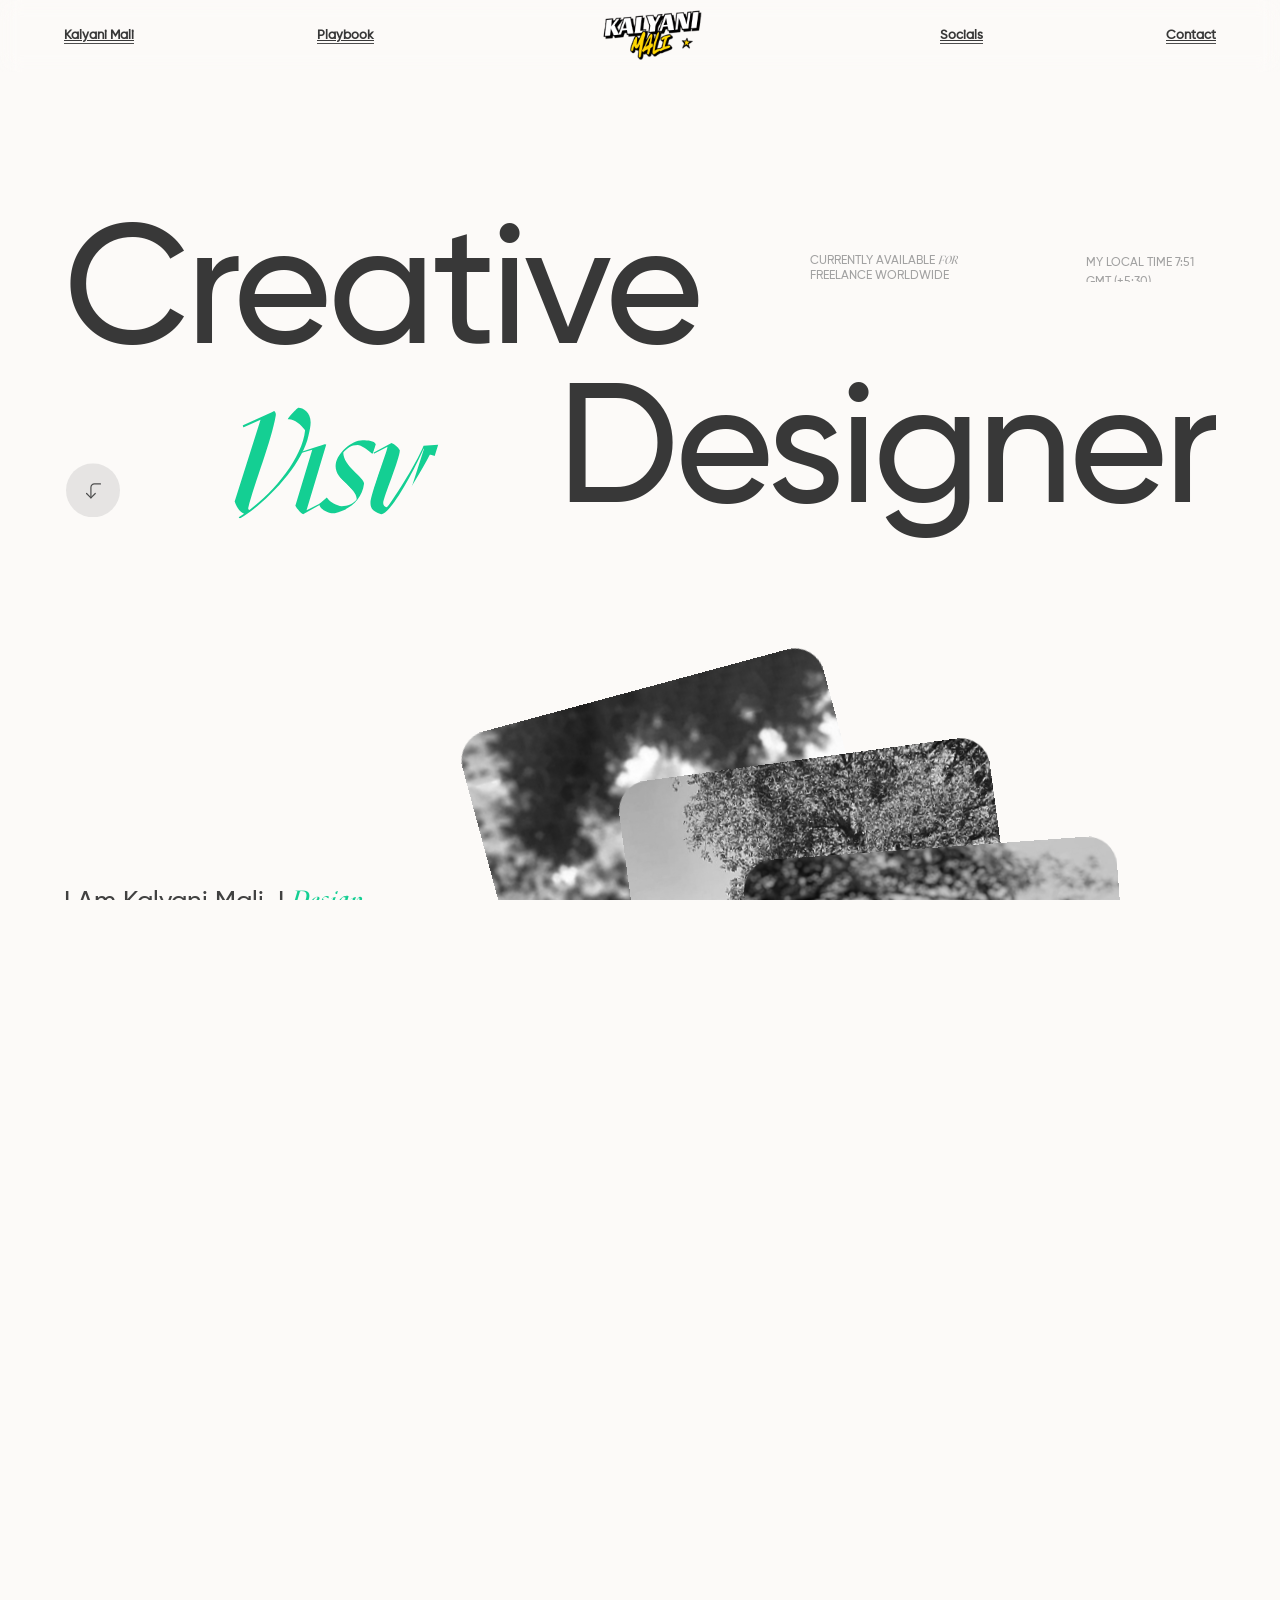
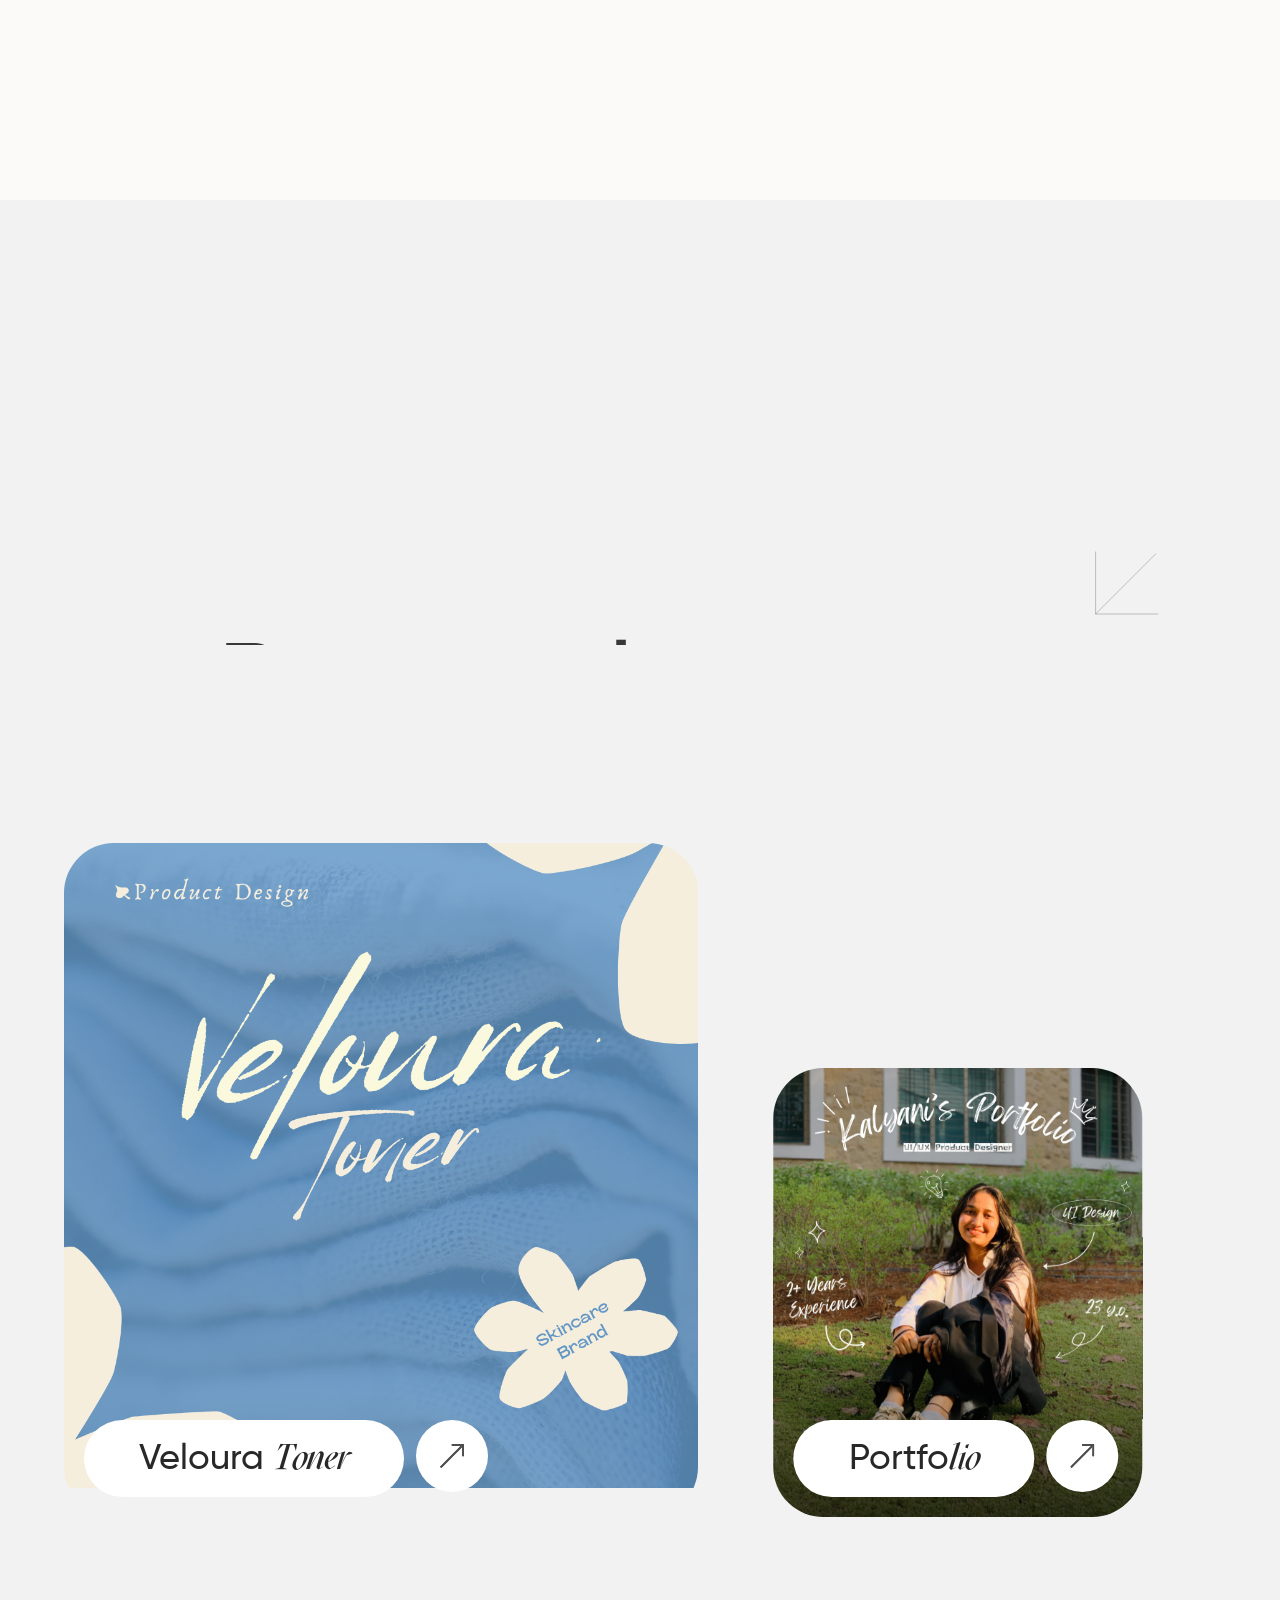
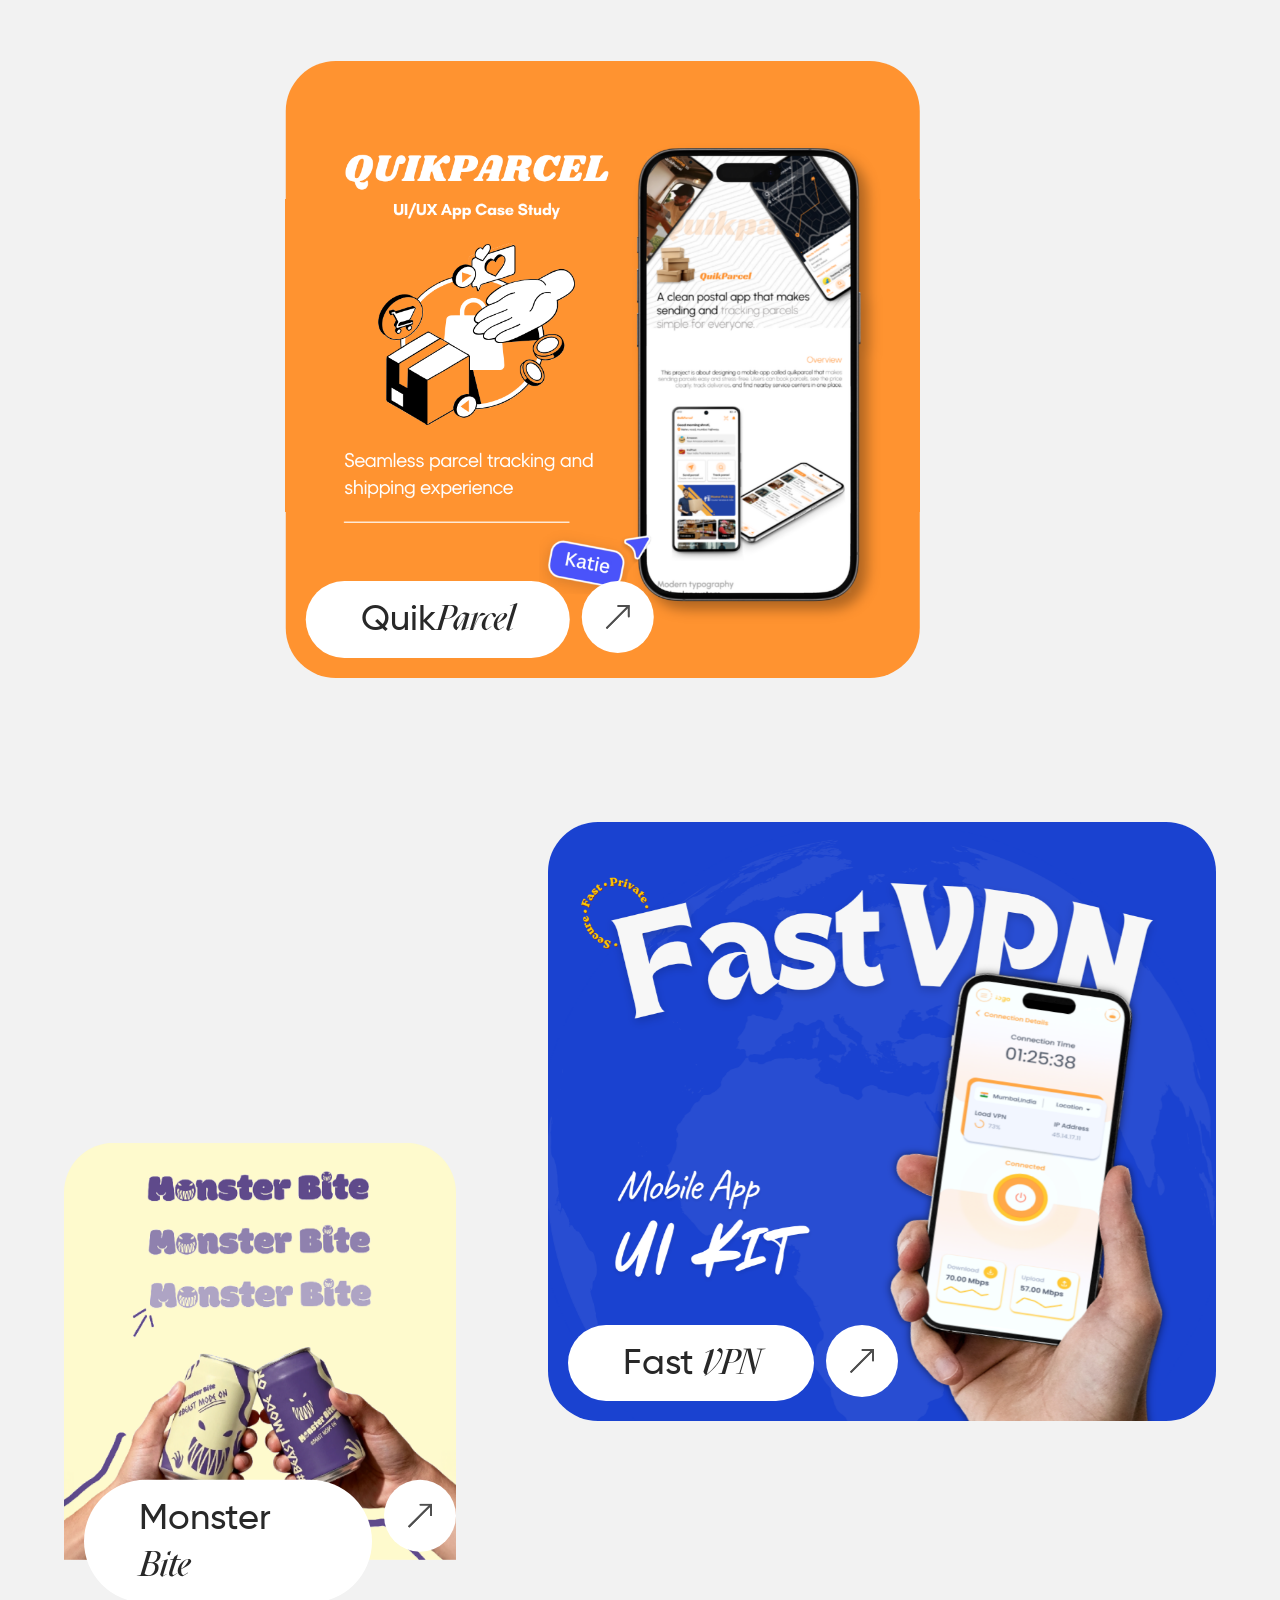
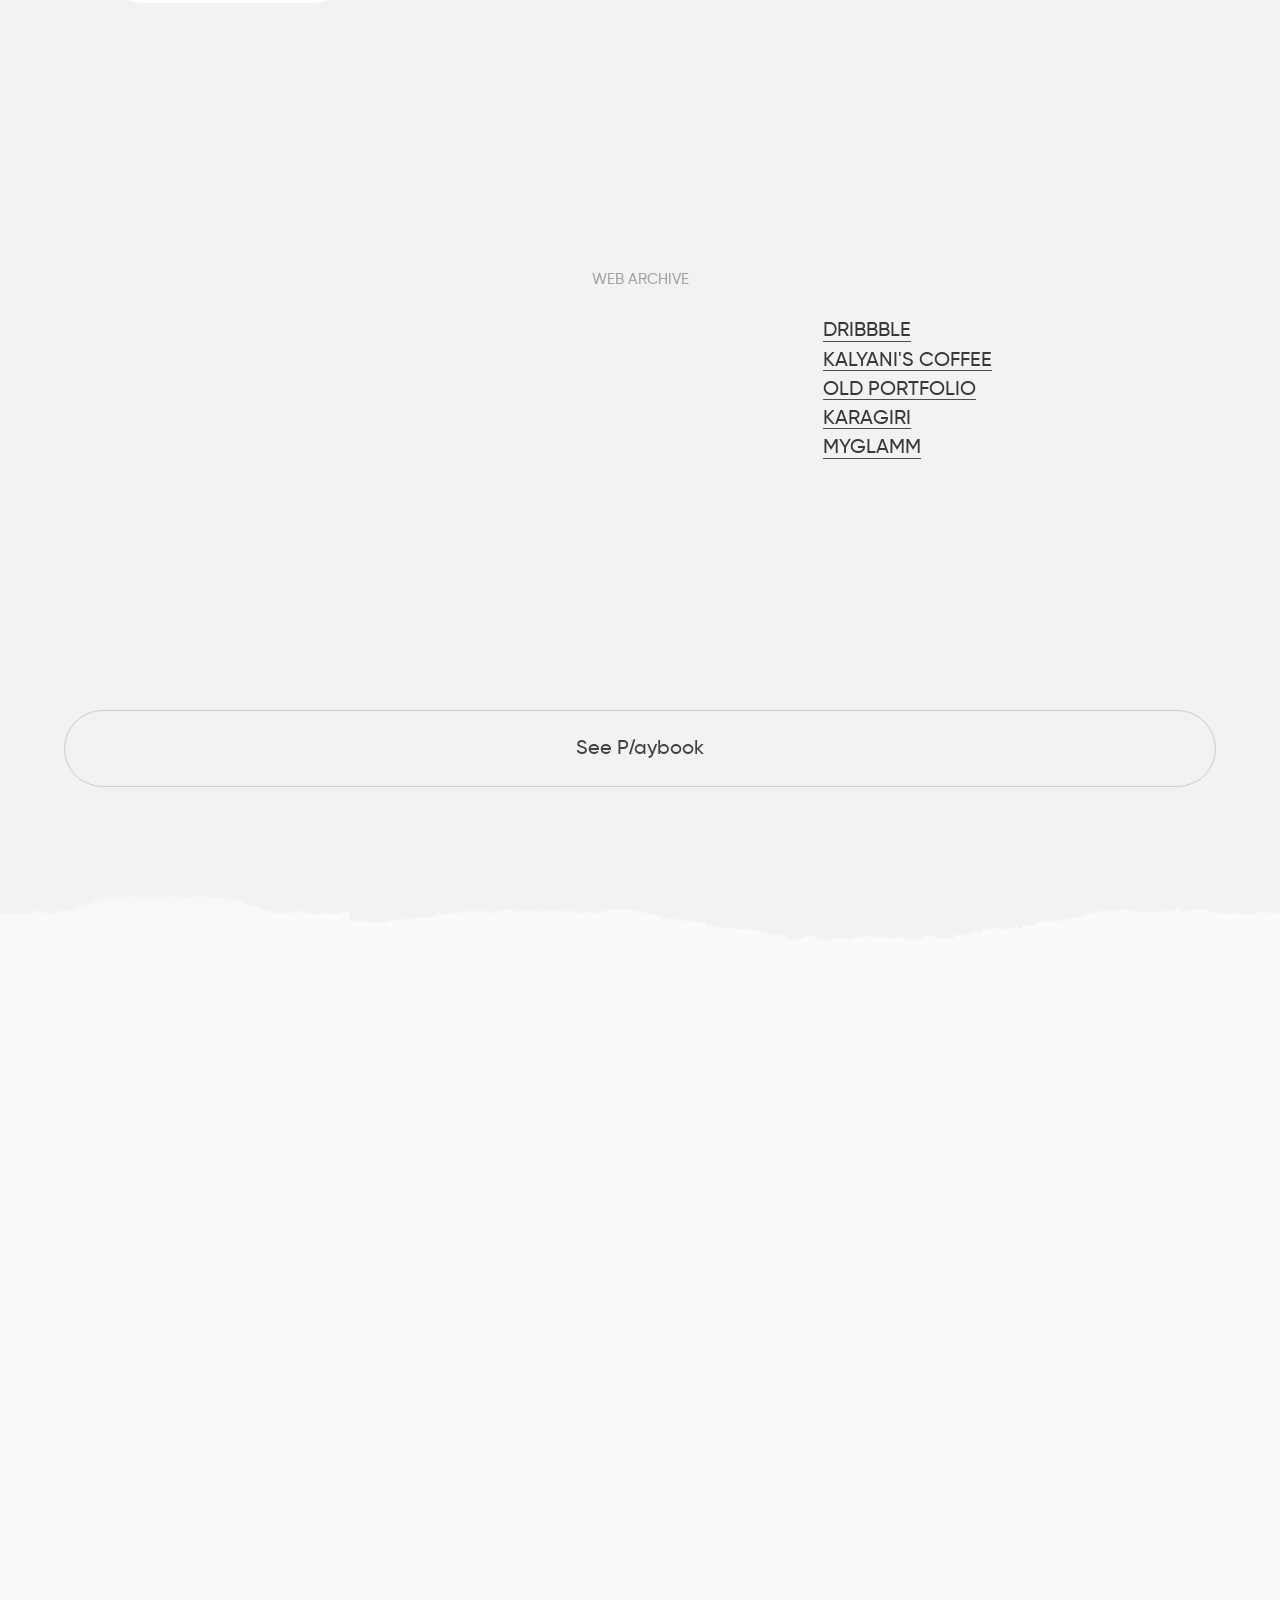
==== commit a90e5f5b: "New Commit" ====
--- a/index.html
+++ b/index.html
@@ -5,7 +5,7 @@
   <meta charset="UTF-8" />
   <meta http-equiv="X-UA-Compatible" content="IE=edge" />
   <meta name="viewport" content="width=device-width, initial-scale=1.0" />
-
+  <meta name="google-site-verification" content="8MUG7d_fM97f2y90yV1DIow-_CSH5c80Gn4U5d8LG_I" />
   <!-- ✅ PRIMARY SEO -->
   <title>Kalyani Mali | UI/UX Product Designer in India | Portfolio</title>
   <link rel="icon" href="Assets/Icon/favicon.f978ef38.svg" />
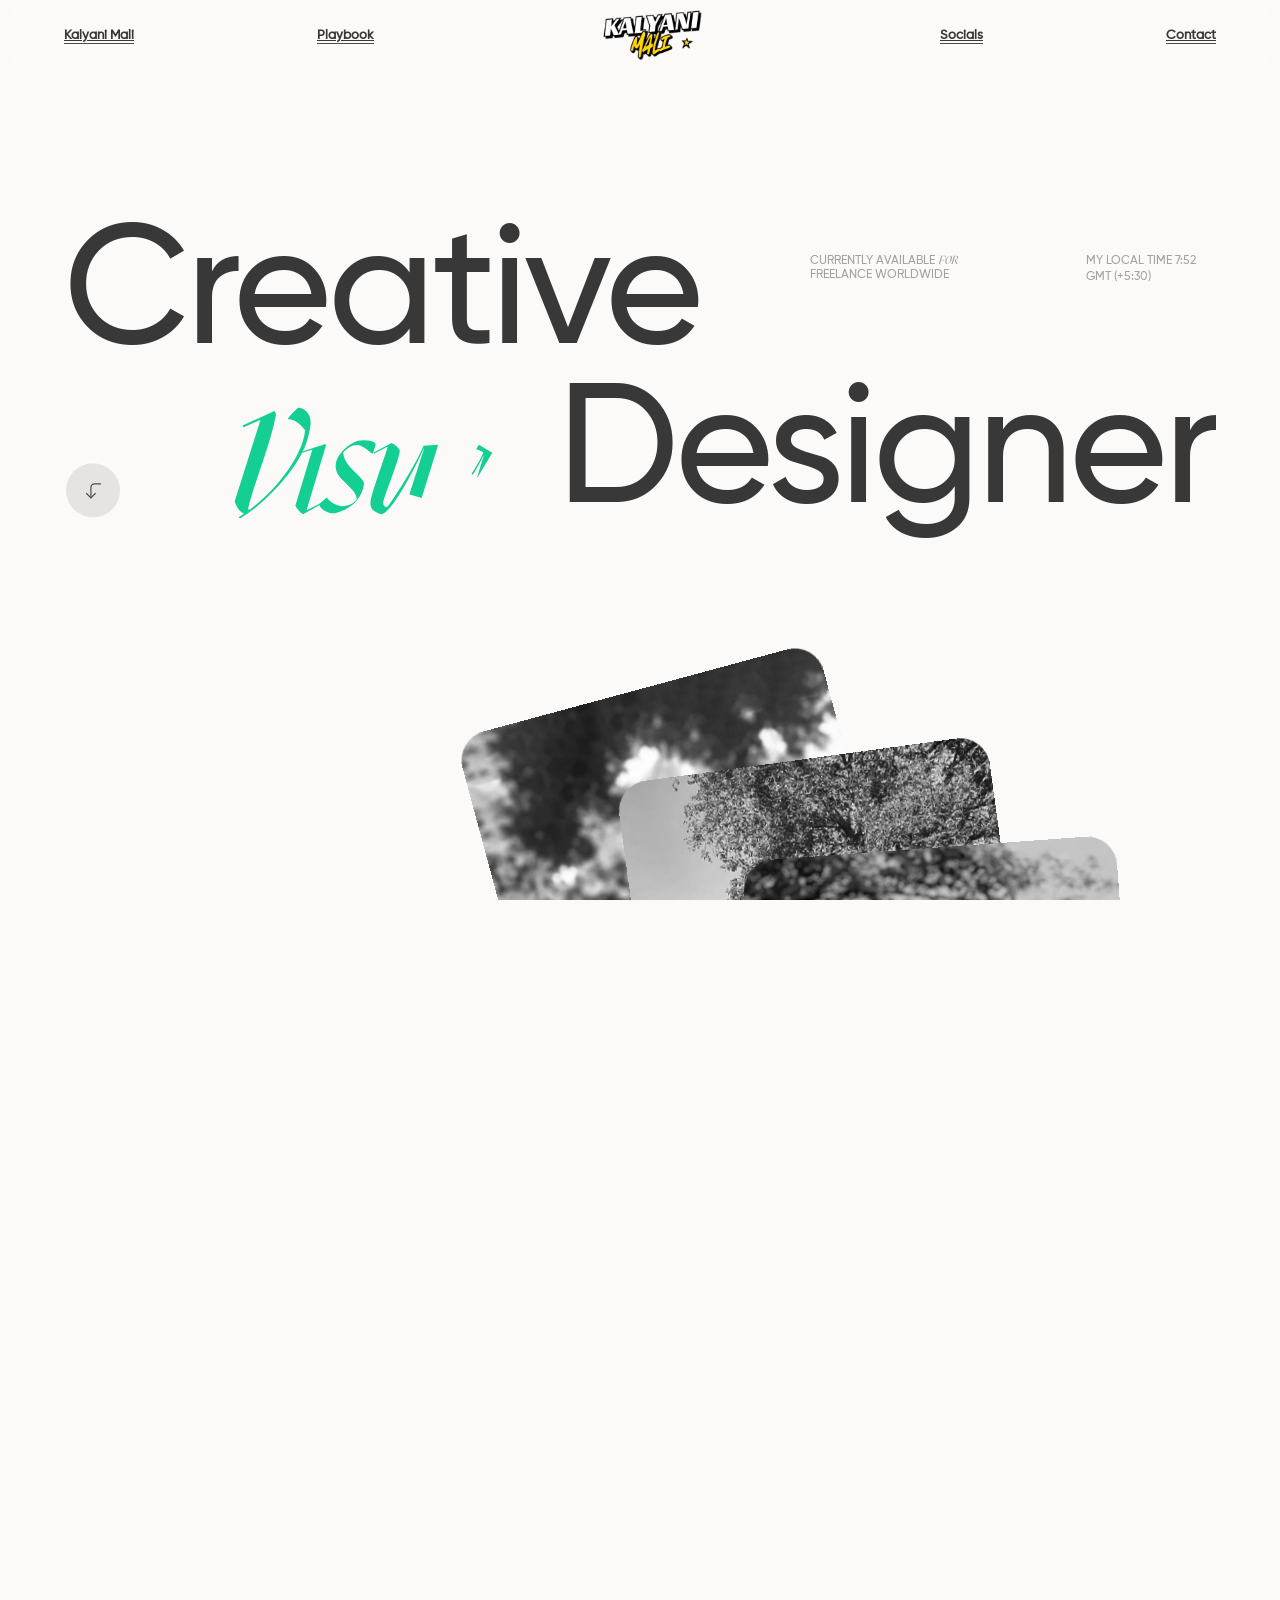
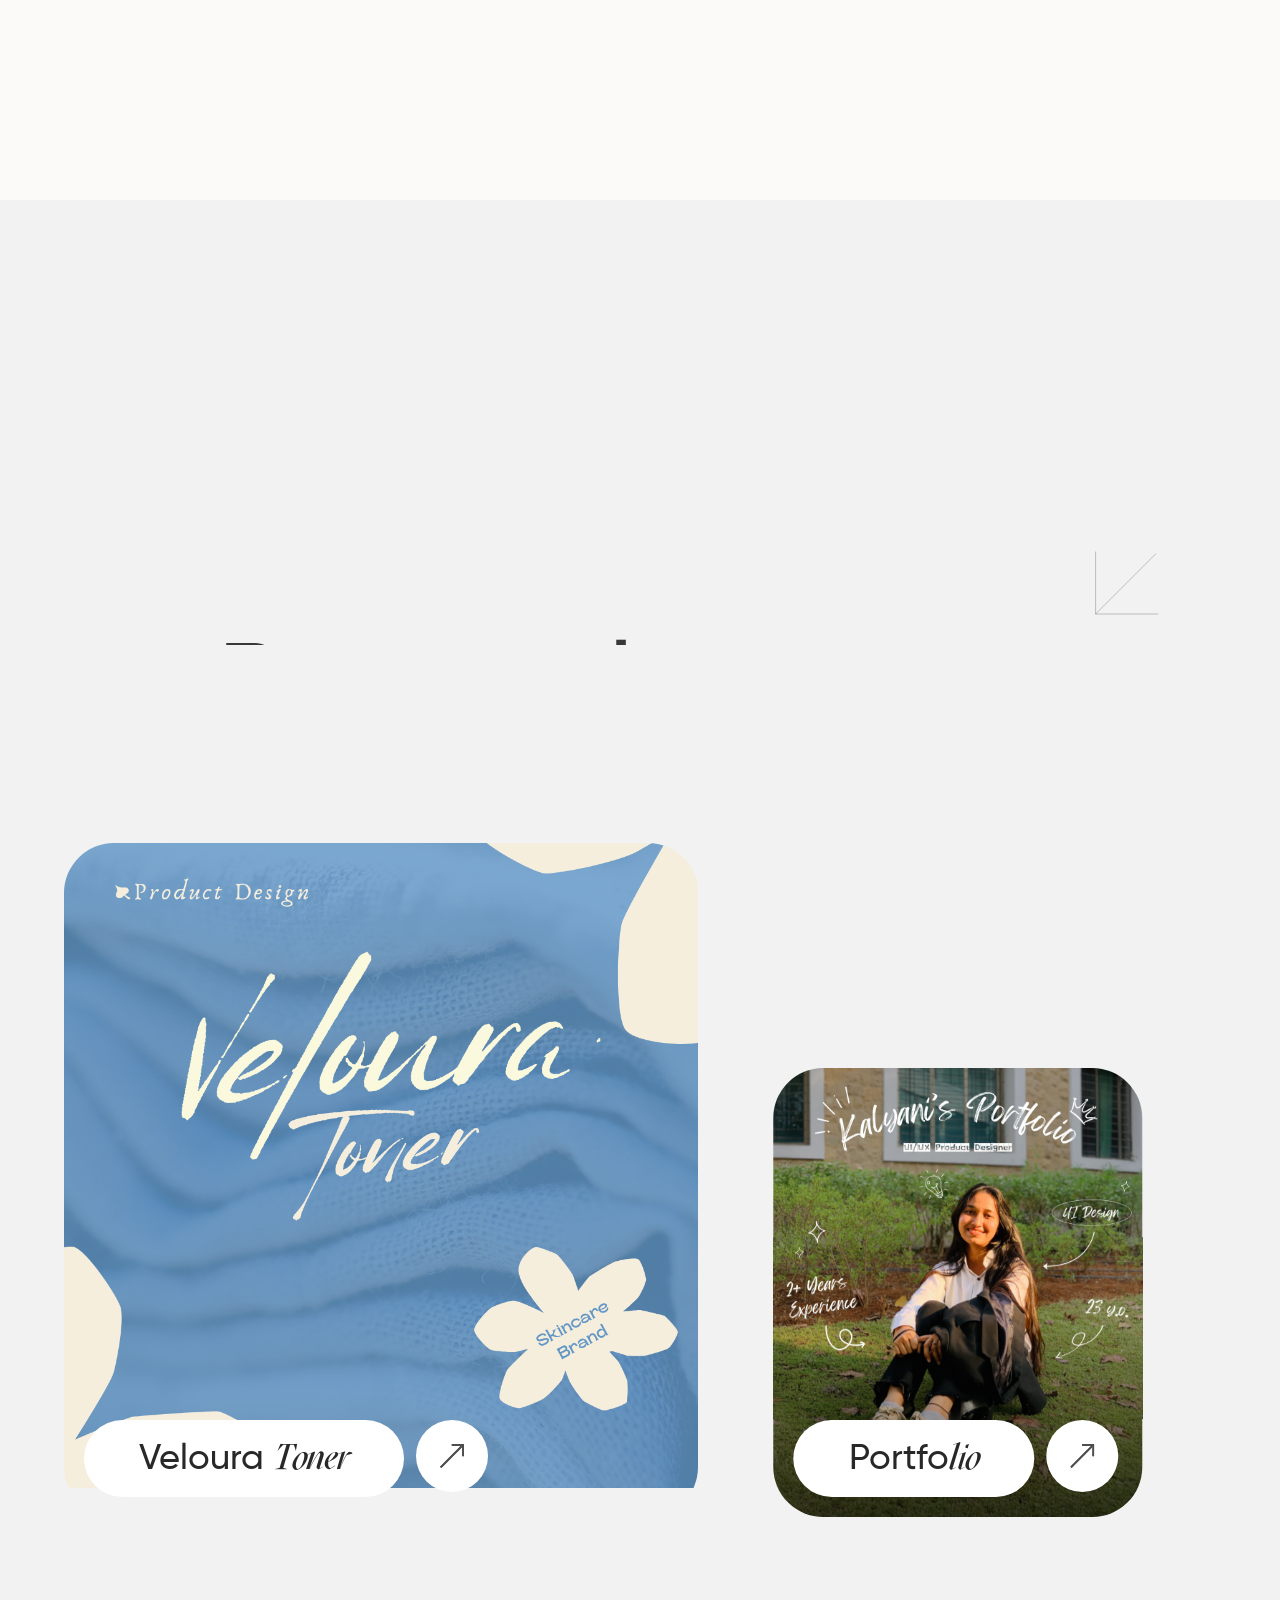
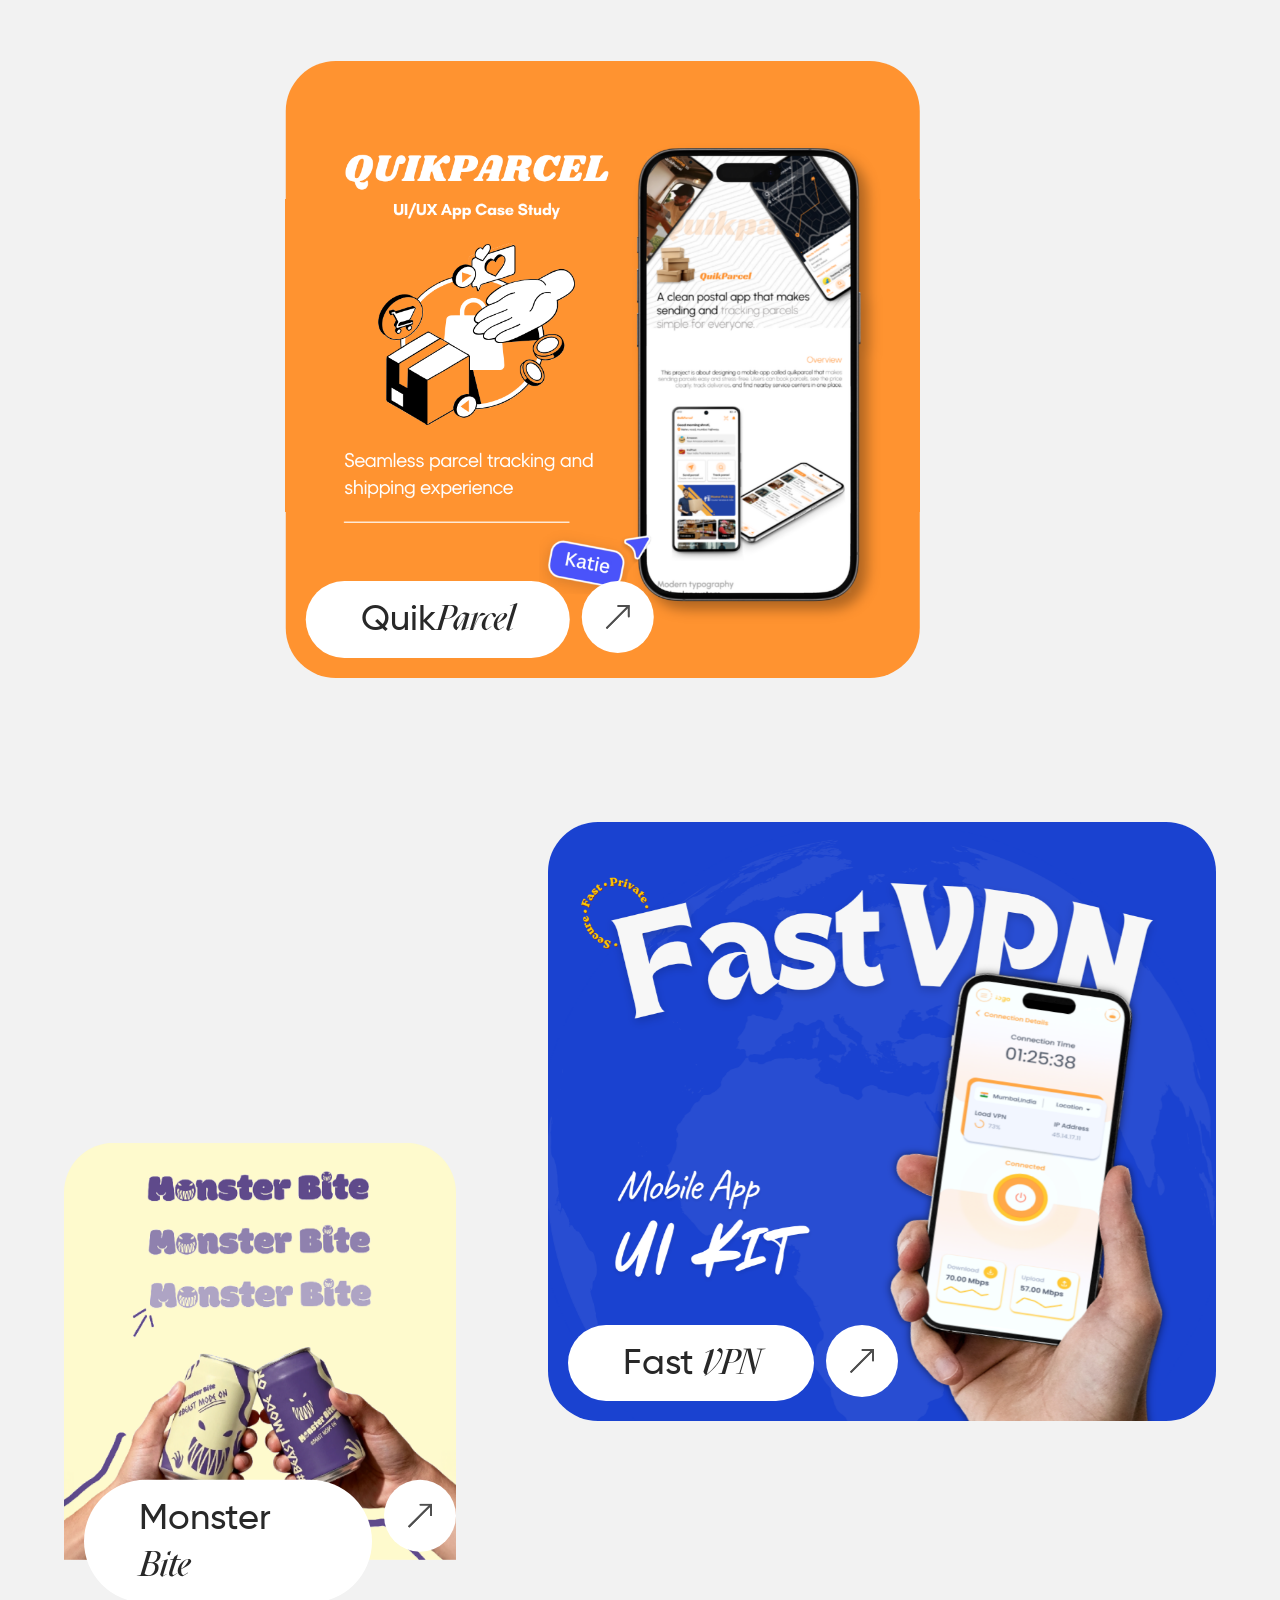
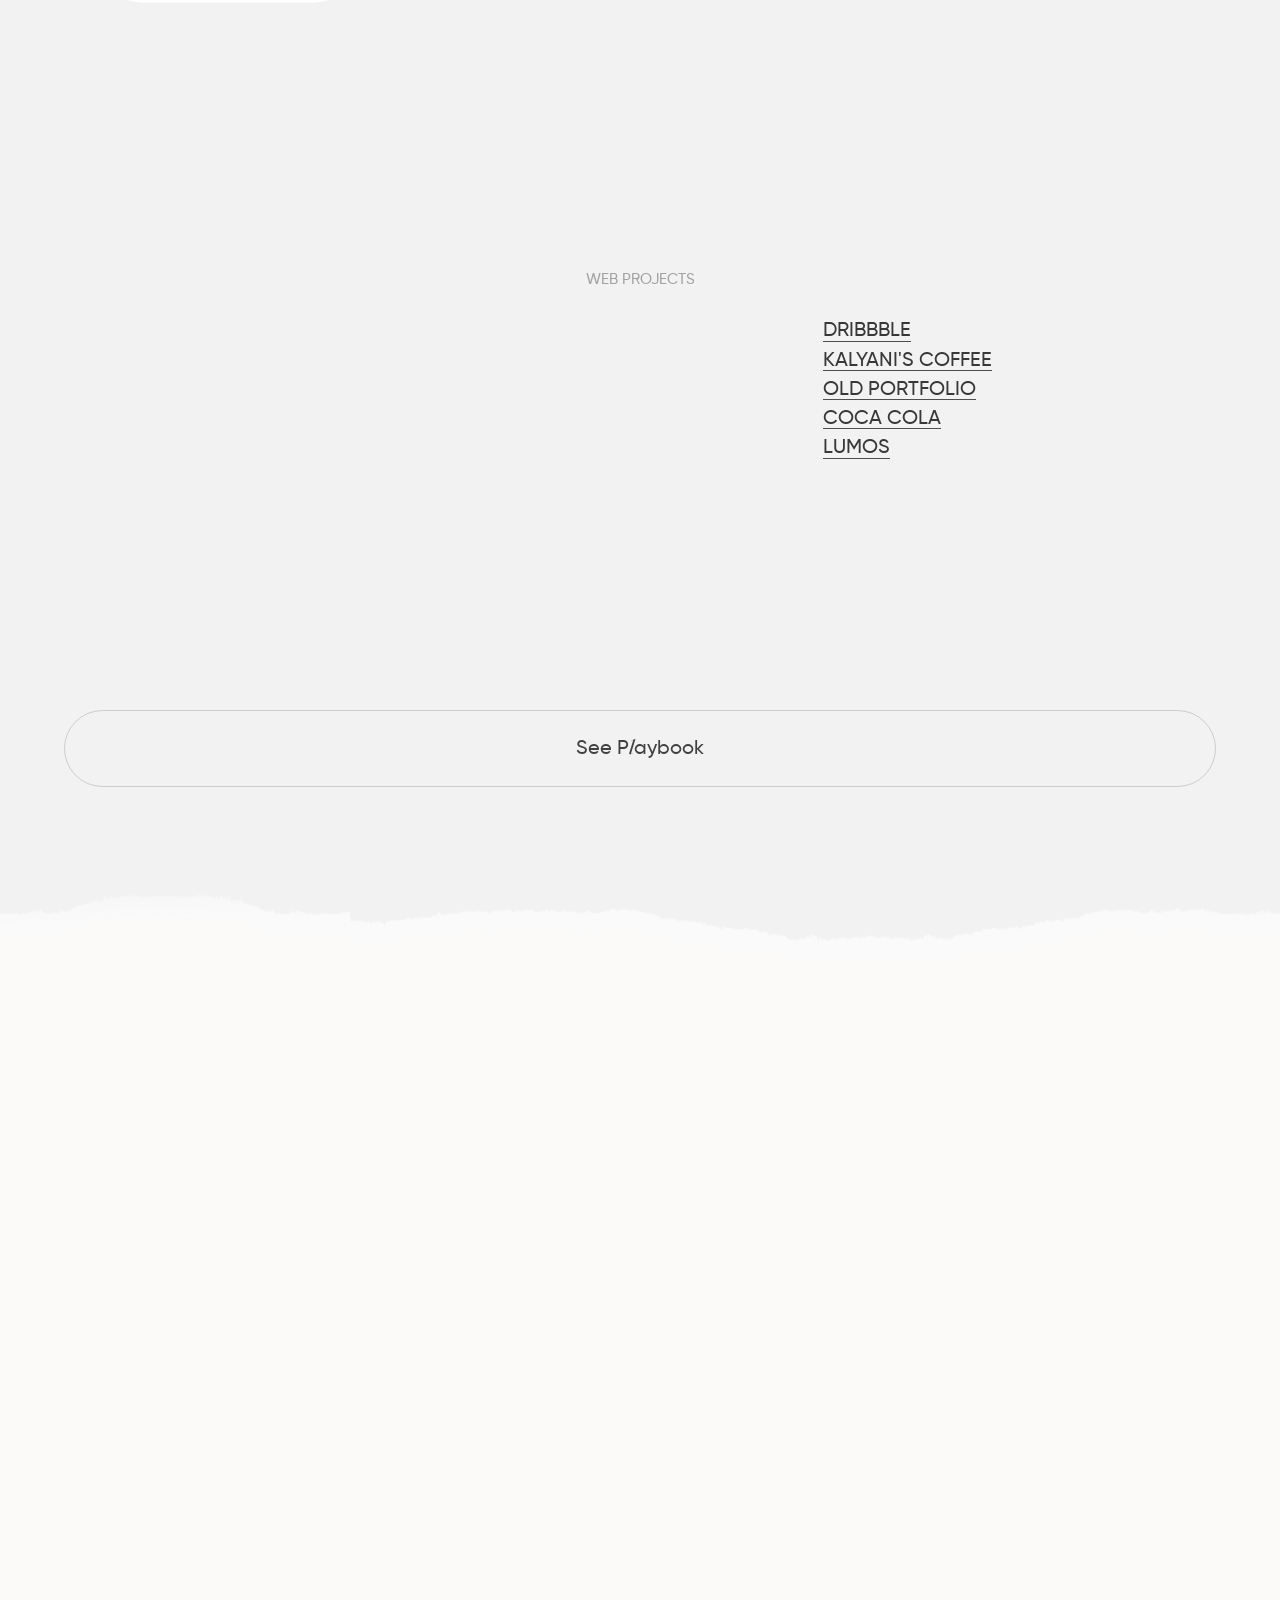
==== commit f646e70c: "Project Update" ====
--- a/index.html
+++ b/index.html
@@ -650,28 +650,27 @@
               </div>
             </div>
             <div class="c-archive">
-              <span class="o-title-small">WEB ARCHIVE</span>
+              <span class="o-title-small">WEB PROJECTS</span>
               <ul>
                 <img src="https://yournucleus.ca/wp-content/uploads/2022/08/Home_Header_Anim_noline.gif" alt=""
                   class="web-image">
                 <div>
                   <li>
-                    <a target="_blank" href="https://dribble-sign-up.vercel.app/">Dribbble</a>
+                    <a target="_blank" href="https://dribbble.kalyanimali.in/">Dribbble</a>
                   </li>
                   <li>
-                    <a target="_blank" href="https://kalyanis-coffee.vercel.app/">Kalyani's Coffee</a>
+                    <a target="_blank" href="https://coffee.kalyanimali.in/">Kalyani's Coffee</a>
                   </li>
                   <li>
-                    <a target="_blank" href="https://kalyani-portfolio.vercel.app/">Old Portfolio</a>
+                    <a target="_blank" href="https://portfolio.kalyanimali.in/">Old Portfolio</a>
                   </li>
                   <li>
-                    <a target="_blank" href="https://karagiri.vercel.app/">Karagiri</a>
+                    <a target="_blank" href="https://coke.kalyanimali.in/">Coca Cola</a>
                   </li>
                   <li>
-                    <a target="_blank" href="https://myglamm-eta.vercel.app/">Myglamm</a>
+                    <a target="_blank" href="https://lumos.kalyanimali.in/">Lumos</a>
                   </li>
-                  <!-- <li><a target="_blank" href="./2020/">2020 Portfolio</a></li> -->
-              </ul>
+               </ul>
             </div>
           </div>
           <a class="button button--bestia c-play-btn o-arrow" href="playbook.html" rel="noopener noreferrer"
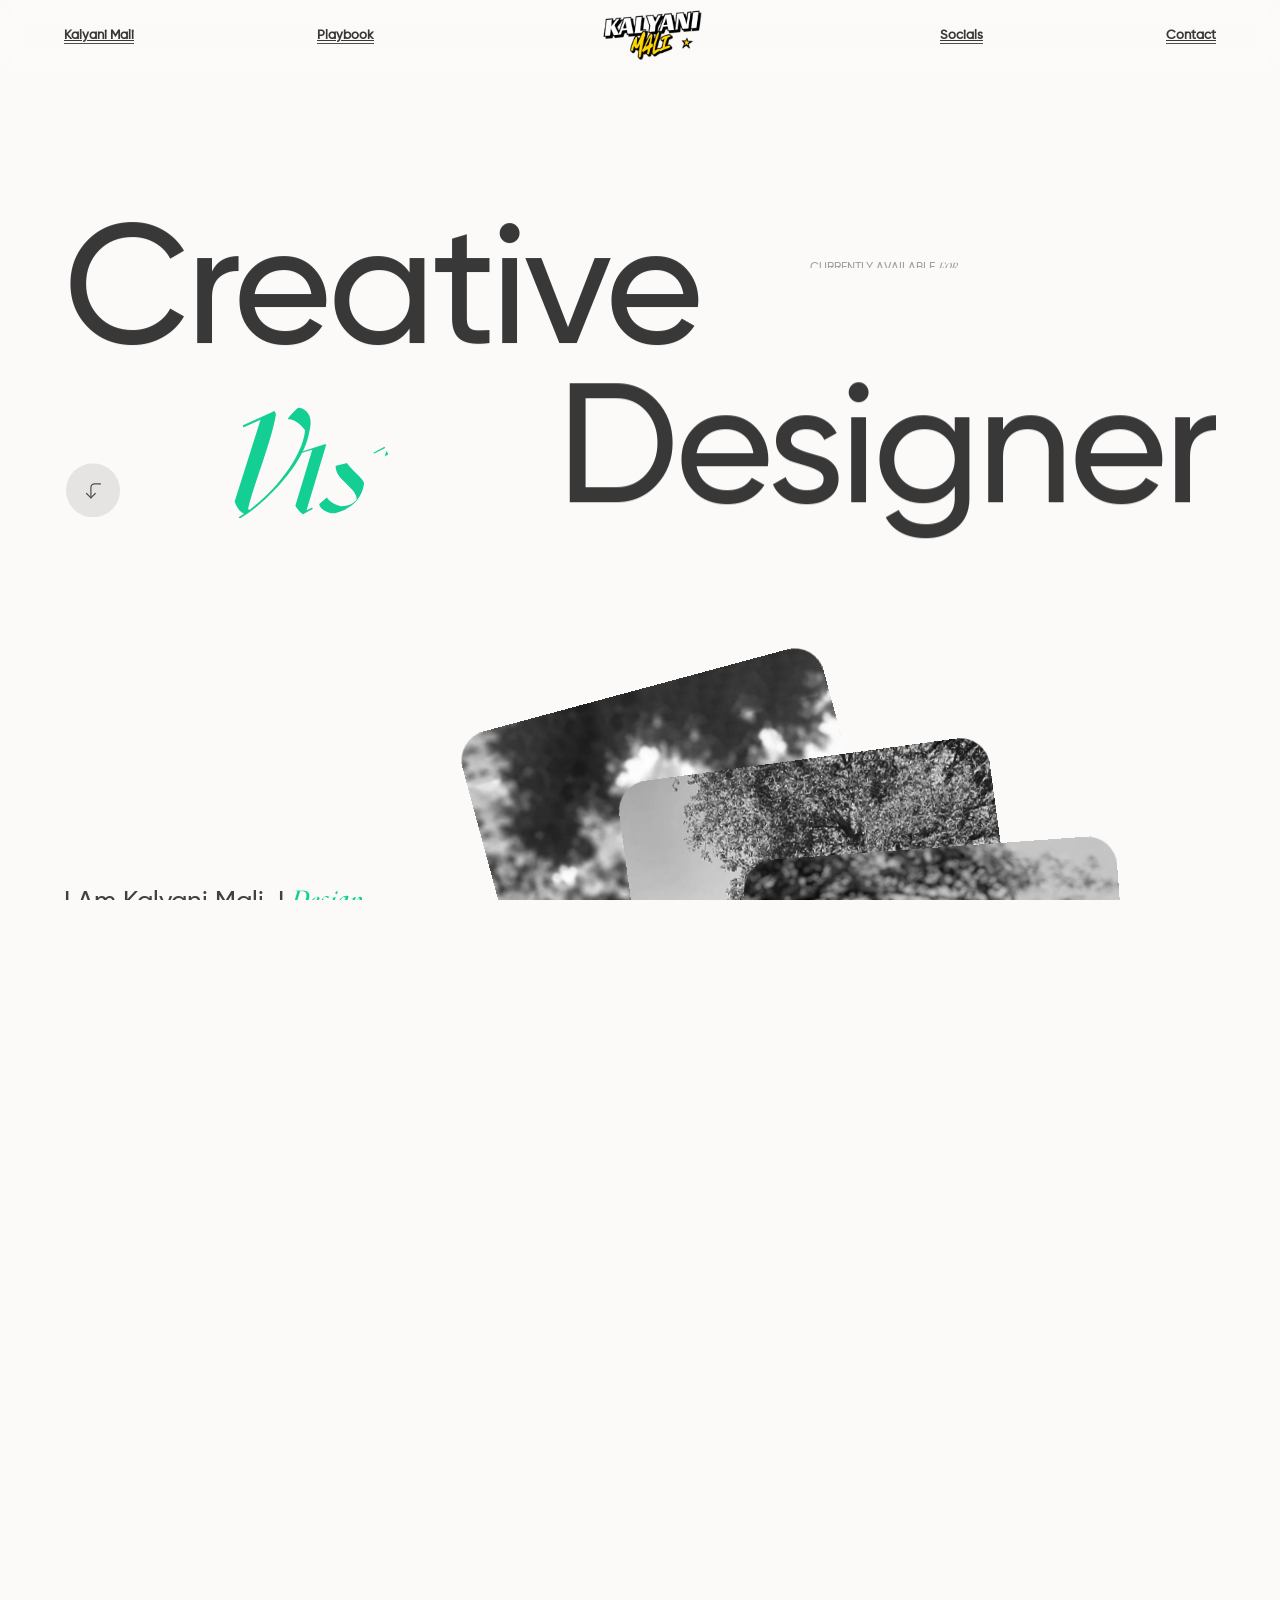
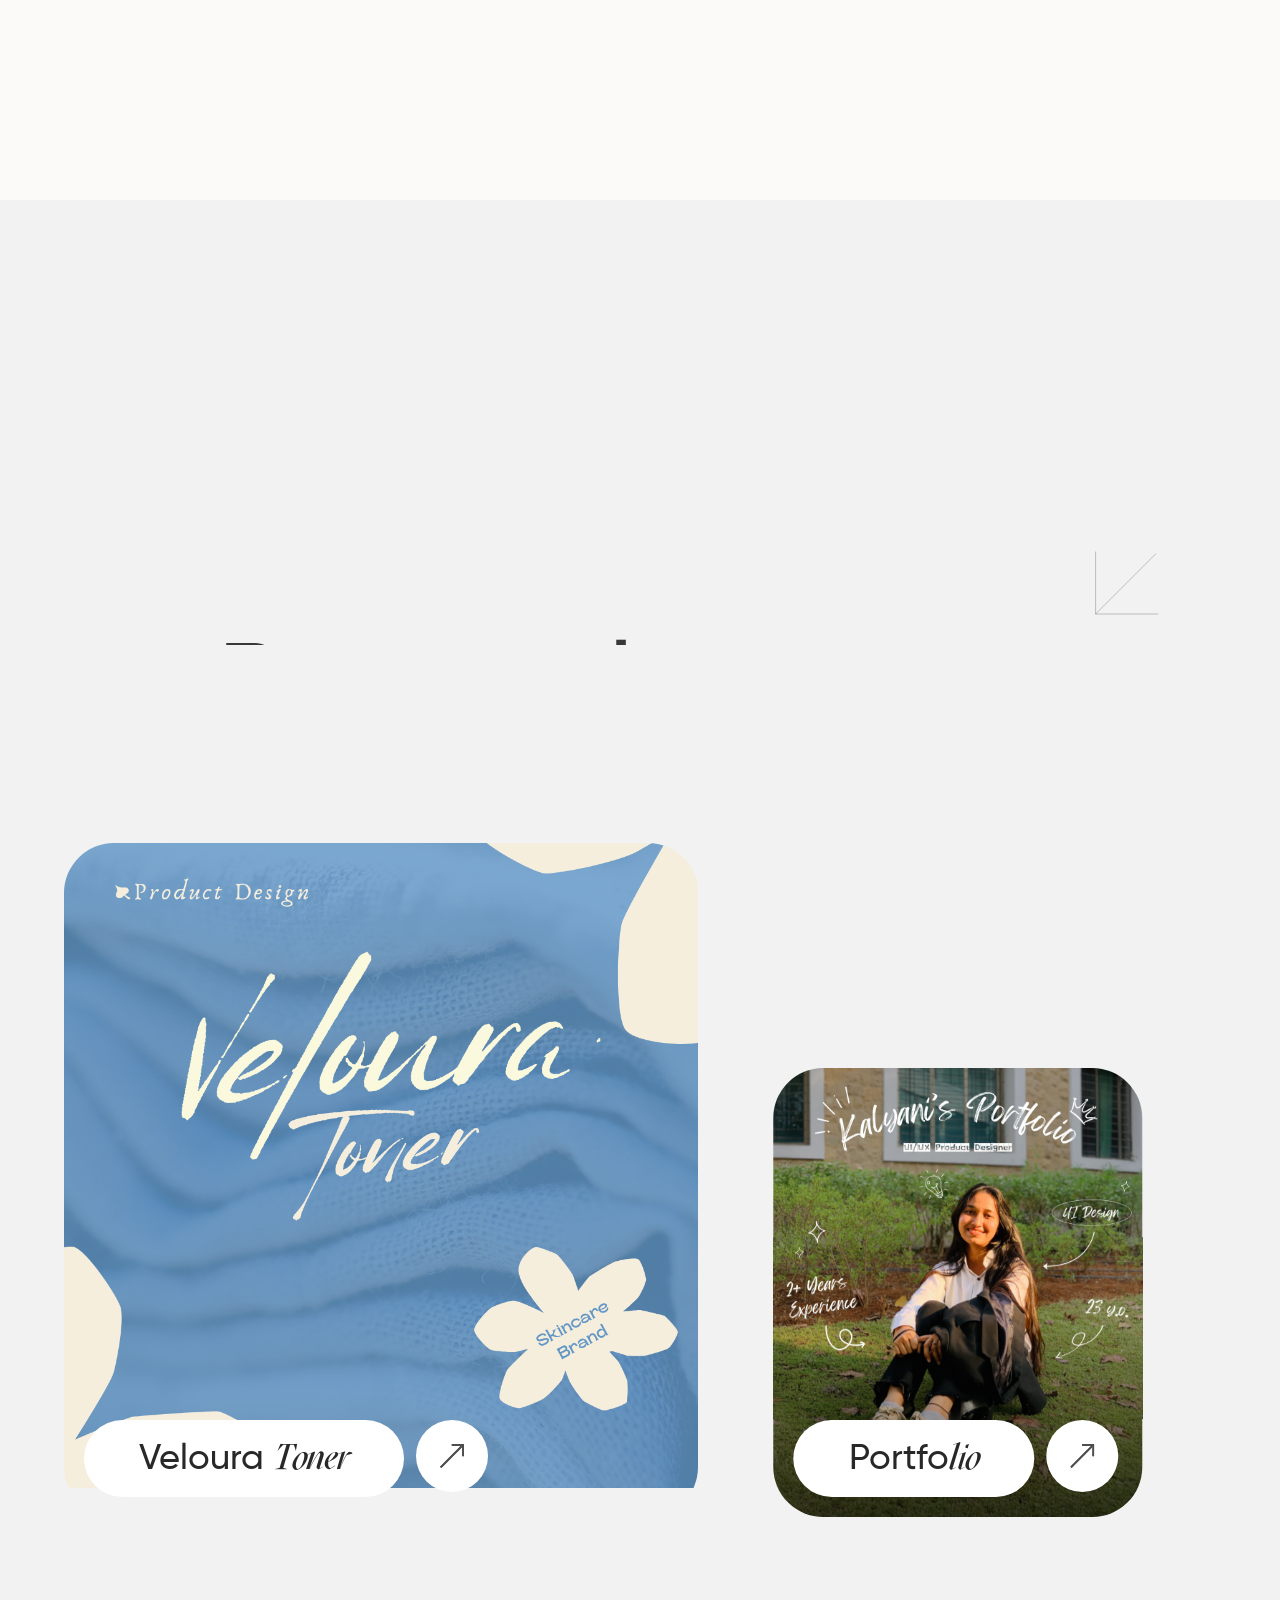
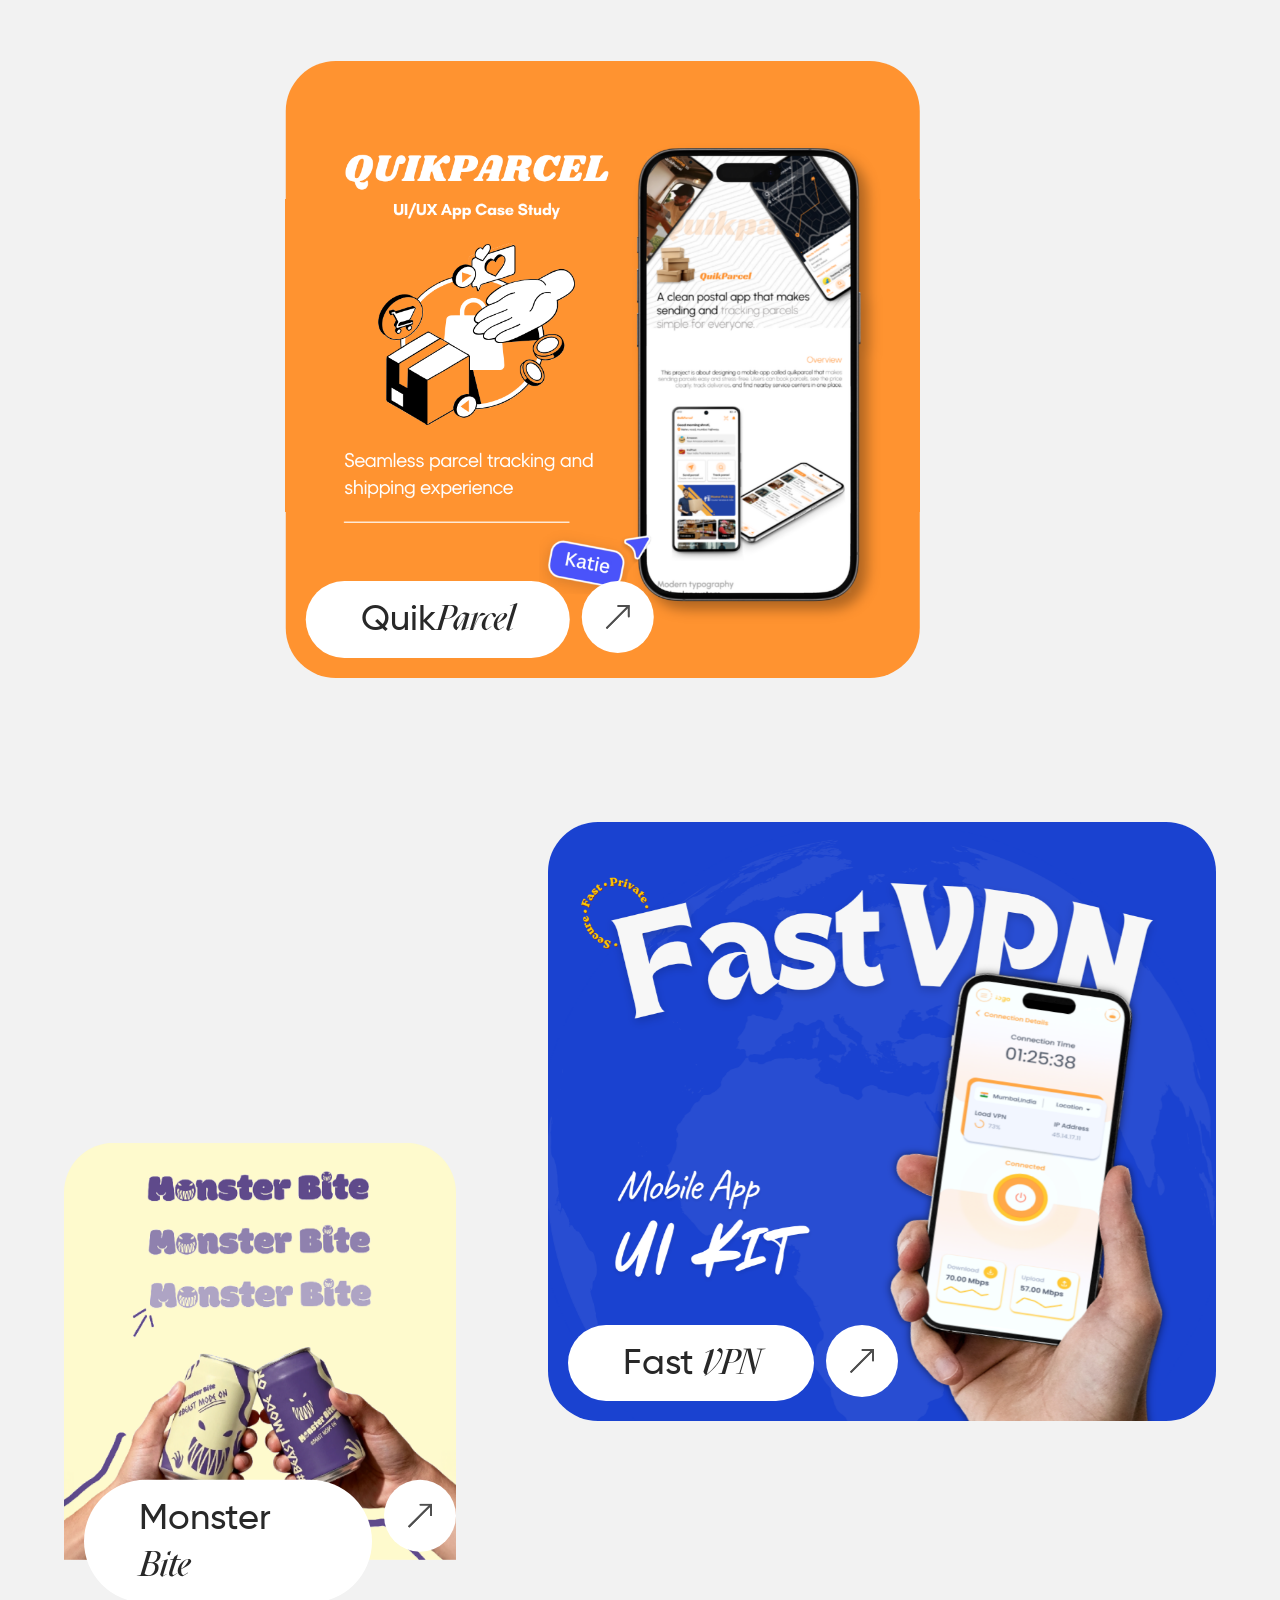
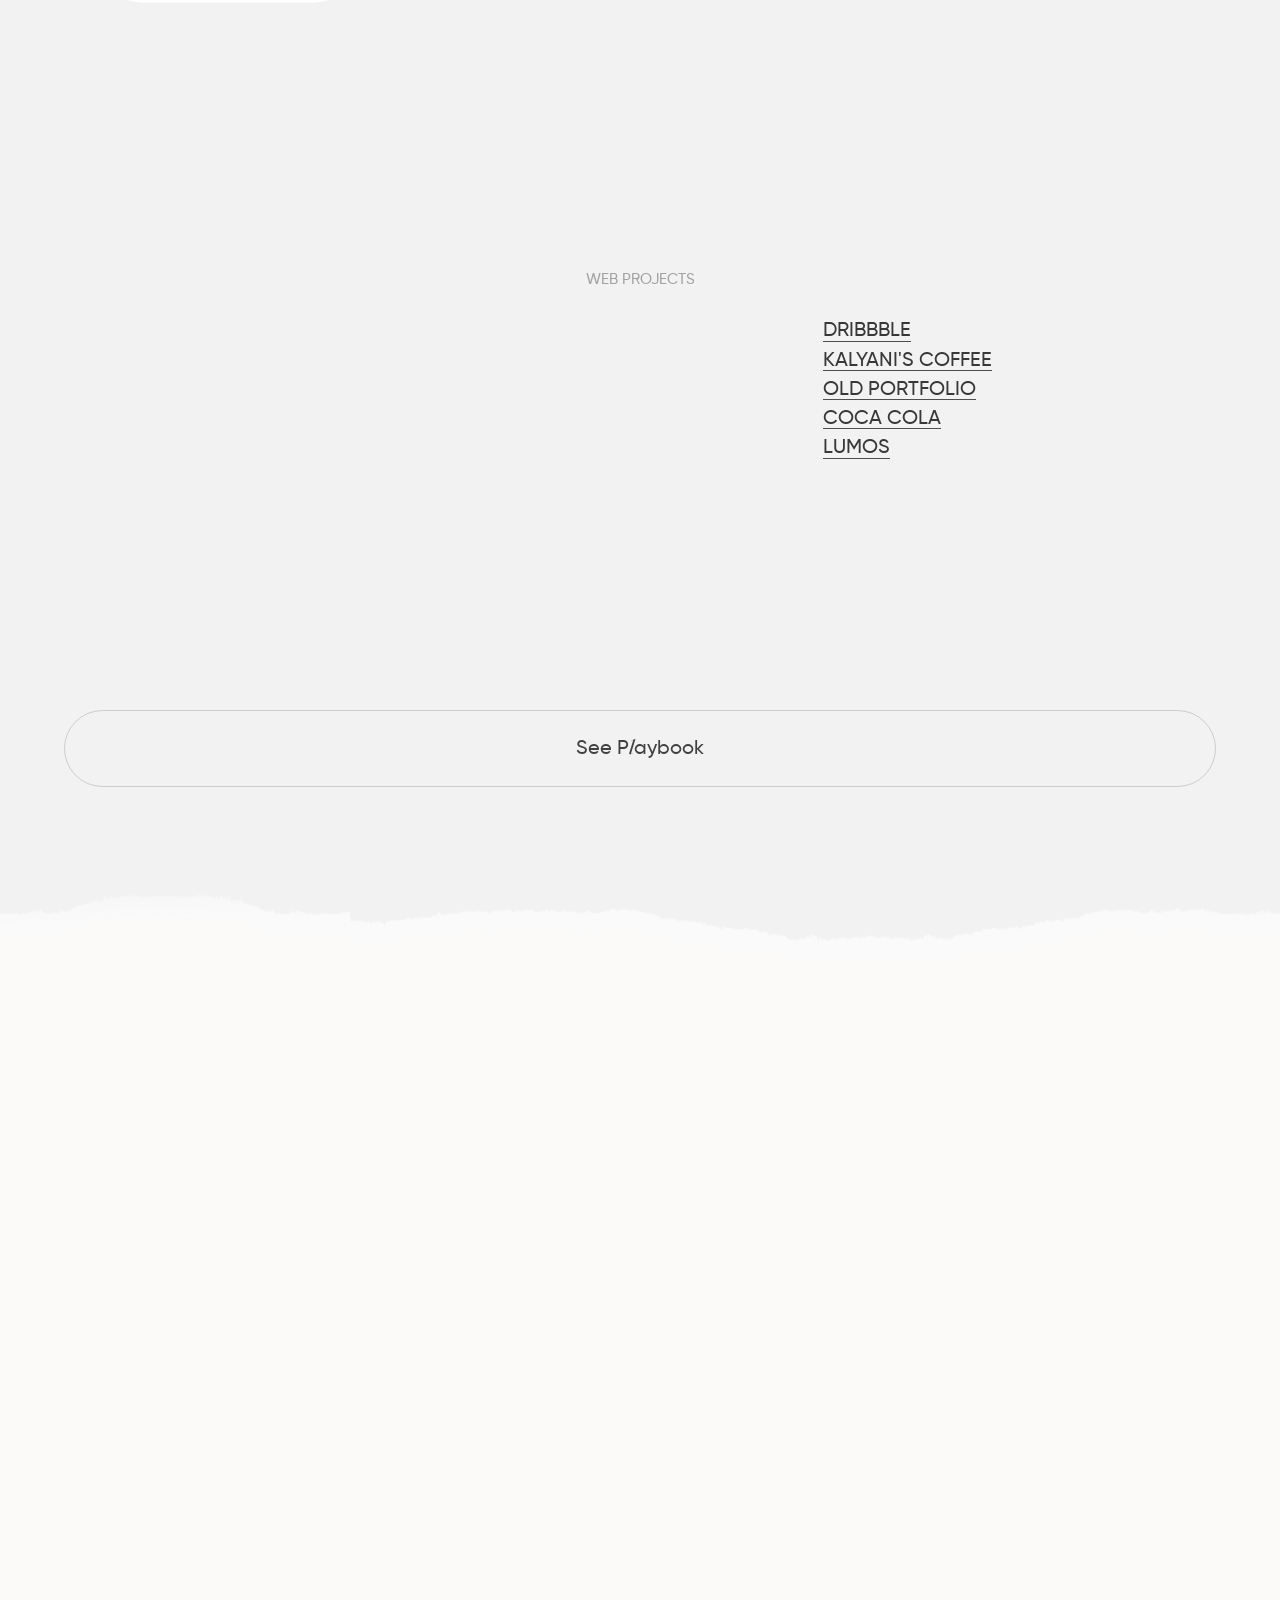
==== commit 2f716b79: "SEO Updated V2.7.6" ====
--- a/index.html
+++ b/index.html
@@ -7,16 +7,20 @@
   <meta name="viewport" content="width=device-width, initial-scale=1.0" />
   <meta name="google-site-verification" content="8MUG7d_fM97f2y90yV1DIow-_CSH5c80Gn4U5d8LG_I" />
   <!-- ✅ PRIMARY SEO -->
-  <title>Kalyani Mali | UI/UX Product Designer in India | Portfolio</title>
+  <title>Kalyani Mali | Product Designer, UI/UX Designer & LocalConnect Founder | Portfolio</title>
   <link rel="icon" href="Assets/Icon/favicon.f978ef38.svg" />
   <meta name="description"
-    content="Kalyani Mali is a UI/UX Product Designer based in India, India with 2+ years of experience in designing user-centered digital products, branding systems, and modern web interfaces. View portfolio, projects, and case studies.">
+    content="Kalyani Mali is an Indian Product Designer, UI/UX Designer and founder of LocalConnect, based in Nashik, Maharashtra, India. Her professional work focuses on user-centered product design, user interface and user experience design, mobile and web application design, interactive prototyping, design systems and digital product experiences. As founder of LocalConnect, she is developing an AI-powered hyperlocal services platform focused on connecting users with local service providers through digital service discovery.">
   <meta name="keywords"
-    content="Kalyani Mali, UI UX Designer India, Product Designer India, Figma Designer India, Freelance UI UX Designer, UX Designer Portfolio, UI Designer India, LocalConnect Designer">
+    content="Kalyani Mali, UI UX Designer India, Product Designer India, LocalConnect India, Figma Designer India, Freelance UI UX Designer, UX Designer Portfolio, UI Designer India, LocalConnect Founder">
   <meta name="author" content="Kalyani Mali">
 
   <!-- ✅ CANONICAL (VERY IMPORTANT) -->
   <link rel="canonical" href="https://kalyanimali.in/" />
+
+  <meta name="robots" content="index, follow, max-image-preview:large">
+
+  <link rel="author" href="https://kalyanimali.in/">
 
   <!-- ✅ OPEN GRAPH (LinkedIn, WhatsApp, Facebook) -->
   <meta property="og:title" content="Kalyani Mali - UI/UX Product Designer Portfolio">
@@ -168,60 +172,237 @@
   <script type="application/ld+json">
 {
   "@context": "https://schema.org",
-  "@type": "Person",
-  "name": "Kalyani Mali",
-  "url": "https://kalyanimali.in/",
-  "image": "https://kalyanimali.in/preview.png",
-  "jobTitle": "UI/UX Product Designer",
-  "description": "UI/UX Product Designer based in India, India specializing in user-centered design, branding, and digital product experiences.",
-  "email": "mailto:malikalyani0715@gmail.com",
-  "address": {
-    "@type": "PostalAddress",
-    "addressLocality": "Mumbai",
-    "addressCountry": "India"
-  },
-  "sameAs": [
-    "https://www.behance.net/kalyani07",
-    "https://www.linkedin.com/in/dev-kalyani/",
-    "https://github.com/kalyani0704",
-    "https://linktr.ee/dev_kalyani",
-    "https://www.crunchbase.com/person/kalyani-mali-9271",
-    "https://wellfound.com/u/kalyani-mali07",
-    "https://www.producthunt.com/@kalyanimali"
-  ],
-  "knowsAbout": [
-    "UI Design",
-    "UX Design",
-    "Product Design",
-    "Figma",
-    "Design Systems",
-    "Wireframing",
-    "Prototyping",
-    "Branding",
-    "User Experience"
-  ],
-  "alumniOf": [
+  "@graph": [
     {
-      "@type": "CollegeOrUniversity",
-      "name": "Sandip Foundation"
+      "@type": "Person",
+      "@id": "https://kalyanimali.in/#person",
+
+      "name": "Kalyani Mali",
+      "givenName": "Kalyani",
+      "familyName": "Mali",
+
+      "url": "https://kalyanimali.in/",
+
+      "mainEntityOfPage": {
+        "@id": "https://kalyanimali.in/#webpage"
+      },
+
+      "image": {
+        "@type": "ImageObject",
+        "@id": "https://kalyanimali.in/#portrait",
+        "url": "https://kalyanimali.in/Assets/Regular/self.png",
+        "contentUrl": "https://kalyanimali.in/Assets/Regular/self.png",
+        "caption": "Kalyani Mali — Product Designer, UI/UX Designer and Founder of LocalConnect"
+      },
+
+      "jobTitle": [
+        "Product Designer",
+        "UI/UX Designer",
+        "Content Creator",
+        "Founder of LocalConnect"
+      ],
+
+      "description": "Kalyani Mali is an Indian Product Designer, UI/UX Designer and founder of LocalConnect, based in Nashik, Maharashtra, India. Her professional work focuses on user-centered product design, user interface and user experience design, mobile and web application design, interactive prototyping, design systems and digital product experiences. As founder of LocalConnect, she is developing an AI-powered hyperlocal services platform focused on connecting users with local service providers through digital service discovery.",
+
+      "disambiguatingDescription": "Kalyani Mali is a Product Designer and UI/UX Designer based in Nashik, Maharashtra, India, and the founder of the LocalConnect hyperlocal services platform.",
+
+      "email": "mailto:malikalyani0715@gmail.com",
+
+      "homeLocation": {
+        "@type": "Place",
+        "name": "Nashik, Maharashtra, India",
+        "address": {
+          "@type": "PostalAddress",
+          "addressLocality": "Nashik",
+          "addressRegion": "Maharashtra",
+          "addressCountry": "IN"
+        }
+      },
+
+      "address": {
+        "@type": "PostalAddress",
+        "addressLocality": "Nashik",
+        "addressRegion": "Maharashtra",
+        "addressCountry": "IN"
+      },
+
+      "nationality": {
+        "@type": "Country",
+        "name": "India"
+      },
+
+      "hasOccupation": [
+        {
+          "@type": "Occupation",
+          "name": "Product Designer",
+          "description": "Designing user-centered digital products, interfaces, user experiences and interactive product solutions."
+        },
+        {
+          "@type": "Occupation",
+          "name": "UI/UX Designer",
+          "description": "Specializing in user interface design, user experience design, wireframing, prototyping and design systems."
+        }
+      ],
+
+      "knowsAbout": [
+        "Product Design",
+        "UI/UX Design",
+        "User Interface Design",
+        "User Experience Design",
+        "User-Centered Design",
+        "Human-Computer Interaction",
+        "User Research",
+        "User Flows",
+        "Information Architecture",
+        "Wireframing",
+        "Interactive Prototyping",
+        "Design Systems",
+        "Figma",
+        "Web Design",
+        "Mobile Application Design",
+        "Responsive Web Design",
+        "Visual Design",
+        "Brand Identity Design",
+        "Frontend Development",
+        "HTML",
+        "CSS",
+        "JavaScript",
+        "Digital Product Development",
+        "AI-Powered Hyperlocal Services",
+        "Hyperlocal Service Platforms",
+        "AI-Driven Service Discovery",
+        "Local Service Discovery",
+        "Trust and Transparency in Digital Services",
+        "LocalConnect",
+        "Content Creation",
+        "Digital Content Production",
+        "Instagram Reels",
+        "Short-Form Video Production",
+        "Visual Storytelling",
+        "Social Media Content"
+      ],
+
+      "alumniOf": [
+        {
+          "@type": "CollegeOrUniversity",
+          "name": "Sandip Foundation",
+          "address": {
+            "@type": "PostalAddress",
+            "addressLocality": "Nashik",
+            "addressRegion": "Maharashtra",
+            "addressCountry": "IN"
+          }
+        },
+        {
+          "@type": "CollegeOrUniversity",
+          "name": "Institute of Management & Research, Jalgaon",
+          "address": {
+            "@type": "PostalAddress",
+            "addressLocality": "Jalgaon",
+            "addressRegion": "Maharashtra",
+            "addressCountry": "IN"
+          }
+        }
+      ],
+
+      "worksFor": {
+        "@id": "https://kalyanimali.in/#localconnect"
+      },
+
+      "affiliation": {
+        "@id": "https://kalyanimali.in/#localconnect"
+      },
+
+      "sameAs": [
+        "https://www.behance.net/kalyani07",
+        "https://www.linkedin.com/in/dev-kalyani/",
+        "https://github.com/kalyani0704",
+        "https://linktr.ee/dev_kalyani",
+        "https://www.crunchbase.com/person/kalyani-mali-9271",
+        "https://wellfound.com/u/kalyani-mali07",
+        "https://www.producthunt.com/@kalyanimali",
+        "https://www.instagram.com/kalyani.oncam/",
+        "https://www.instagram.com/hey.kalyaniiiiiiiiiii/"
+      ]
     },
+
     {
-      "@type": "CollegeOrUniversity",
-      "name": "Institute of Management & Research, Jalgaon"
+      "@type": "Organization",
+      "@id": "https://kalyanimali.in/#localconnect",
+
+      "name": "LocalConnect",
+      "url": "https://localconnect.live",
+
+      "description": "LocalConnect is an AI-powered hyperlocal services platform focused on connecting users with trusted local service providers through digital service discovery.",
+
+      "founder": {
+        "@id": "https://kalyanimali.in/#person"
+      },
+
+      "foundingLocation": {
+        "@type": "Place",
+        "name": "India"
+      }
+    },
+
+    {
+      "@type": "WebSite",
+      "@id": "https://kalyanimali.in/#website",
+
+      "name": "Kalyani Mali",
+      "alternateName": "Kalyani Mali Portfolio",
+      "url": "https://kalyanimali.in/",
+
+      "description": "Official portfolio and professional website of Kalyani Mali, Product Designer, UI/UX Designer and founder of LocalConnect.",
+
+      "inLanguage": "en",
+
+      "creator": {
+        "@id": "https://kalyanimali.in/#person"
+      },
+
+      "publisher": {
+        "@id": "https://kalyanimali.in/#person"
+      }
+    },
+
+    {
+      "@type": "WebPage",
+      "@id": "https://kalyanimali.in/#webpage",
+
+      "url": "https://kalyanimali.in/",
+
+      "name": "Kalyani Mali | Product Designer, UI/UX Designer & LocalConnect Founder",
+
+      "description": "Explore the official portfolio, professional background, design expertise, projects and founder journey of Kalyani Mali, a Product Designer and UI/UX Designer based in Nashik, Maharashtra, India.",
+
+      "inLanguage": "en",
+
+      "isPartOf": {
+        "@id": "https://kalyanimali.in/#website"
+      },
+
+      "mainEntity": {
+        "@id": "https://kalyanimali.in/#person"
+      },
+
+      "about": {
+        "@id": "https://kalyanimali.in/#person"
+      },
+
+      "author": {
+        "@id": "https://kalyanimali.in/#person"
+      },
+
+      "primaryImageOfPage": {
+        "@id": "https://kalyanimali.in/#portrait"
+      }
     }
-  ],
-  "worksFor": {
-    "@type": "Organization",
-    "name": "Freelance"
-  },
-  "founder": {
-    "@type": "Organization",
-    "name": "LocalConnect",
-    "url": "https://localconnect.live",
-    "description": "AI-powered hyperlocal services platform connecting users with trusted local service providers."
-  }
+  ]
 }
 </script>
+
+
 </head>
 
 <body>
@@ -229,7 +410,7 @@
     <a href="index.html" class="o-desktop" style="font-family: gilroy,sans-serif !important;">Kalyani
       Mali</a>
     <a href="playbook.html" data-router-disabled class="o-desktop">Playbook</a>
-    <img src="Assets/Regular/logoooo2.png" alt="logo" class="head-logo">
+    <img src="Assets/Regular/logoooo2.png" alt="Kalyani Mali portfolio logo" class="head-logo">
     <div class="c-nav-social o-desktop">
       <a href="#">Socials</a>
       <div class="c-nav-social__dropdown">
@@ -245,7 +426,7 @@
               href="https://www.crunchbase.com/person/kalyani-mali-9271">Crunchbase</a>
           </li>
           <li style="--order: 4">
-            <a data-router-disabled="" target="_blank" href="https://linktr.ee/dev_kalyani">Linktree</a>
+            <a data-router-disabled="" target="_blank" href="https://instagram.com/hey.kalyaniiiiiiiiiii">Instagram</a>
           </li>
         </ul>
       </div>
@@ -271,28 +452,46 @@
   <div class="c-home__bg"></div>
   <main>
     <h1 style="position:absolute; left:-9999px; top:auto;">
-      Kalyani Mali - UI/UX Product Designer in India | Founder of LocalConnect
+      Kalyani Mali - UI/UX Product Designer in India | Founder of LocalConnect | Portfolio | Freelance UI/UX Designer |
+      Product Design | User-Centered Design | Digital Product Experiences
     </h1>
     <section style="position:absolute; left:-9999px; top:auto;">
       <h2>About Kalyani Mali</h2>
       <p>
-        Kalyani Mali is a UI/UX Product Designer based in Nashik, India, with over 2 years of experience
-        in designing user-centered digital products, mobile applications, and branding systems.
-        She specializes in wireframing, prototyping, UI design systems, and creating scalable
-        digital experiences using tools like Figma and modern frontend technologies.
+        Kalyani Mali is a Product Designer, UI/UX Designer and Founder of LocalConnect, based in Nashik, Maharashtra,
+        India.
+        With over two years of experience in digital product design, her work focuses on creating user-centered
+        websites, mobile
+        applications and intuitive digital experiences.
+
+        Her expertise spans user interface design, user experience design, user research, wireframing, interactive
+        prototyping,
+        information architecture, design systems and frontend development. She works with tools and technologies
+        including
+        Figma, Adobe XD, HTML, CSS and JavaScript.
       </p>
 
       <h2>Founder of LocalConnect</h2>
       <p>
-        Kalyani Mali is also the Founder of LocalConnect, an AI-powered hyperlocal services platform
-        that connects users with trusted local service providers. LocalConnect focuses on trust,
-        transparency, and smart service discovery using AI-driven systems.
+        Kalyani Mali is the founder of LocalConnect, an AI-powered hyperlocal services platform focused on connecting
+        users with
+        trusted local service providers.
+
+        The platform explores how AI-driven service discovery and thoughtful product design can improve accessibility,
+        trust and
+        transparency in finding local services.
       </p>
 
-      <h2>Skills and Expertise</h2>
+      <h2>Professional Expertise</h2>
       <p>
-        UI Design, UX Design, Product Design, Design Systems, Wireframing, Prototyping,
-        User Research, Information Architecture, Branding, Figma, Adobe XD, Frontend Development.
+        Product Design: User-centered digital products, interaction design, visual design and design systems.
+
+        UI/UX Design: User research, information architecture, wireframing, prototyping and usability-focused
+        interfaces.
+
+        Frontend Development: Responsive websites, HTML, CSS, JavaScript and interactive web experiences.
+
+        Entrepreneurship: LocalConnect, hyperlocal digital platforms and AI-powered service discovery.
       </p>
     </section>
     <div id="js-scroll" data-router-wrapper="">
@@ -491,7 +690,7 @@
             <div>
               <span class="o-title-small">Things I <span class="o-accent">Can</span> Help you<br />
                 with.</span>
-              <p>Web & mobile / UI & Ux / Branding / front-end Development</p>
+              <p>Web & mobile / UI & Ux / Branding / Front-end Development</p>
             </div>
           </div>
           <hr data-scroll="" />
@@ -670,7 +869,7 @@
                   <li>
                     <a target="_blank" href="https://lumos.kalyanimali.in/">Lumos</a>
                   </li>
-               </ul>
+              </ul>
             </div>
           </div>
           <a class="button button--bestia c-play-btn o-arrow" href="playbook.html" rel="noopener noreferrer"
@@ -723,7 +922,8 @@
 
               <!-- IMAGE CARD -->
               <div class="about-card" style="margin-top:10px;">
-                <img src="Assets/Regular/self.png" alt="Me">
+                <img src="Assets/Regular/self.png"
+                  alt="Kalyani Mali, Product Designer and UI/UX Designer based in Nashik, Maharashtra">
 
                 <div class="hire">
                   <span class="dot"></span>
@@ -1084,7 +1284,7 @@
         <div class="c-footer__socials">
           <div data-scroll="">
             <div style="--order: 1">
-              <a href="https://www.behance.net/kalyani07">
+              <a href="https://www.behance.net/kalyani07" target="_blank">
                 <div>
                   <p>Behance</p>
                   <p>@kalyani07</p>
@@ -1093,7 +1293,7 @@
               </a>
             </div>
             <div style="--order: 2">
-              <a href="https://in.linkedin.com/in/dev-kalyani/">
+              <a href="https://in.linkedin.com/in/dev-kalyani/" target="_blank">
                 <div>
                   <p>LinkedIn</p>
                   <p>@dev-kalyani</p>
@@ -1102,7 +1302,7 @@
               </a>
             </div>
             <div style="--order: 3">
-              <a href="https://github.com/kalyani0704">
+              <a href="https://github.com/kalyani0704" target="_blank">
                 <div>
                   <p>Github</p>
                   <p>@kalyani0704</p>
@@ -1111,18 +1311,18 @@
               </a>
             </div>
             <div style="--order: 4">
-              <a href="https://linktr.ee/dev_kalyani">
+              <a href="https://instagram.com/hey.kalyaniiiiiiiiiii" target="_blank">
                 <div>
-                  <p>Linktree</p>
-                  <p>@dev_kalyani</p>
+                  <p>Instagram</p>
+                  <p>@hey.kalyaniiiiiiiiiii</p>
                 </div>
-                <img src="Assets/Icon/linktree.jpg" alt="Linktree">
+                <img src="Assets/Icon/insta.f788fd3b.svg" alt="Instagram">
               </a>
             </div>
           </div>
           <div class="c-footer__copy">
             <p>
-              <span><span class="js-year">2025</span> Kalyani Mali 💓, All
+              <span><span class="js-year">2026</span> Kalyani Mali 💓, All
                 rights reserved • </span><span class="c-footer-credit">Credits</span>
             </p>
           </div>
@@ -1134,18 +1334,18 @@
   <div class="c-credits">
     <div style="--order: 1">
       <p>Technologies</p>
-      <a href="https://github.com/locomotivemtl/locomotive-scroll">Locomotive Scroll,</a>
-      <a href="https://highway.js.org/">Highway.js,</a>
-      <a href="https://greensock.com/gsap/">GSAP</a>
+      <a href="https://github.com/locomotivemtl/locomotive-scroll" target="_blank">Locomotive Scroll,</a>
+      <a href="https://highway.js.org/" target="_blank">Highway.js,</a>
+      <a href="https://greensock.com/gsap/" target="_blank">GSAP</a>
     </div>
     <div style="--order: 2">
       <p>Fonts</p>
-      <a href="http://collletttivo.it/" class="o-accent">Mazius,</a>
-      <a href="https://www.tinkov.info/">Gilroy</a>
+      <a href="http://collletttivo.it/" class="o-accent" target="_blank">Mazius,</a>
+      <a href="https://www.tinkov.info/" target="_blank">Gilroy</a>
     </div>
     <div style="--order: 3">
       <p>Designed By</p>
-      <a href="https://kalyanimali.in/">Kalyani Mali 💓</a>
+      <a href="https://kalyanimali.in/" target="_self">Kalyani Mali 💓</a>
     </div>
     <div style="--order: 4; cursor: pointer">
       <img src="Assets/Icon/close.e11d51cb.svg" alt="close" />
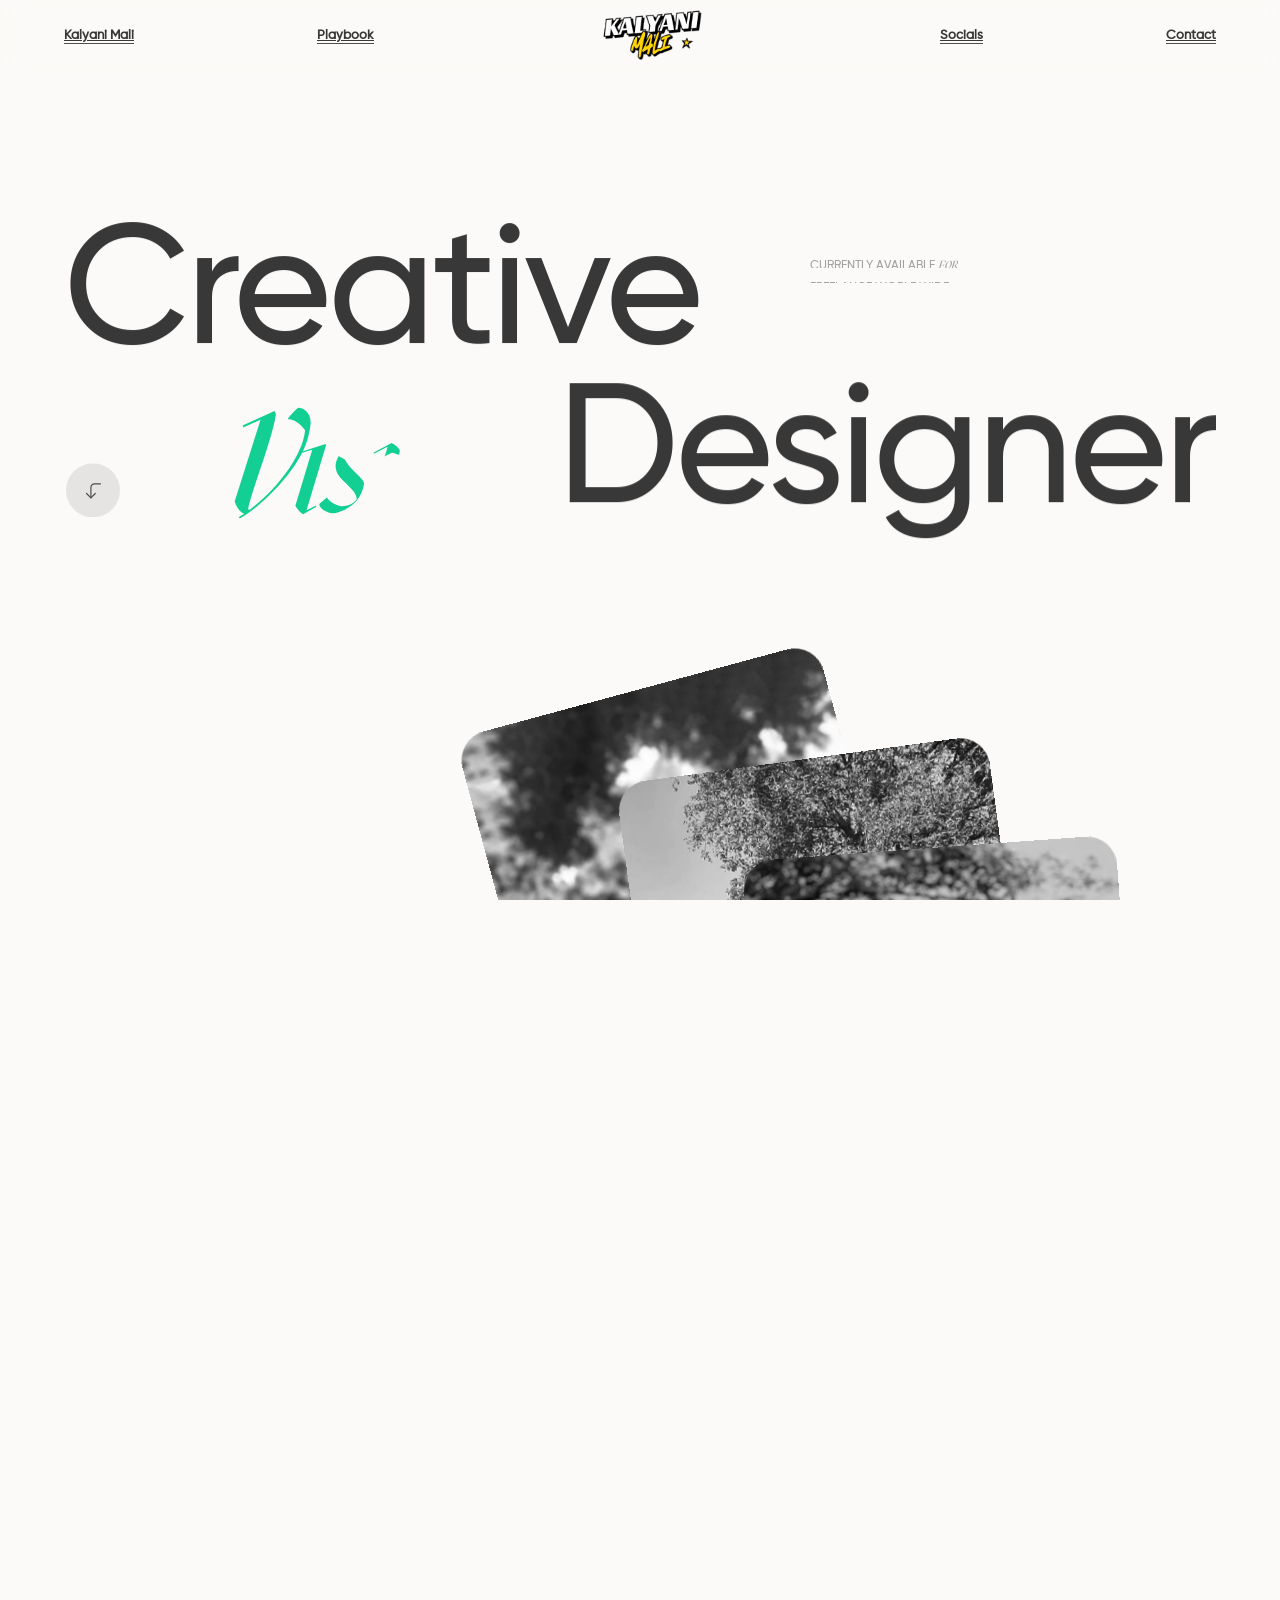
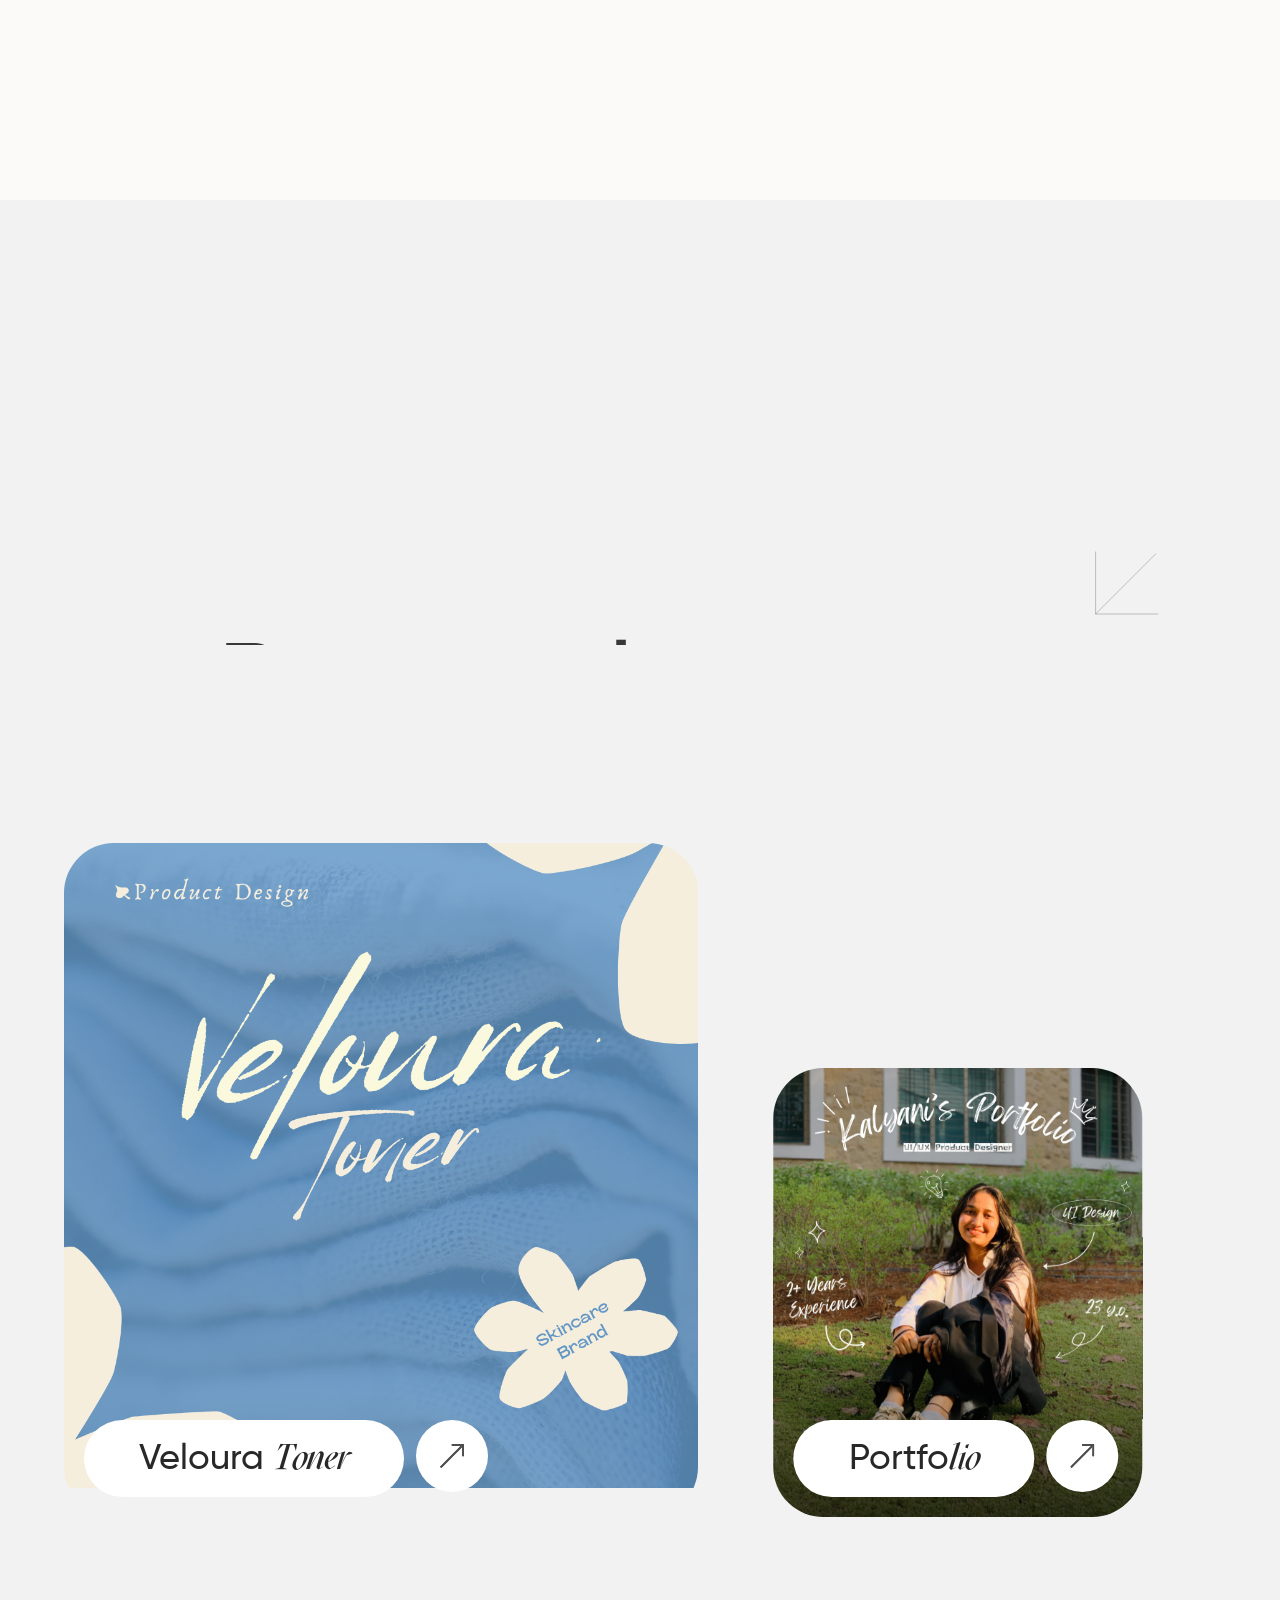
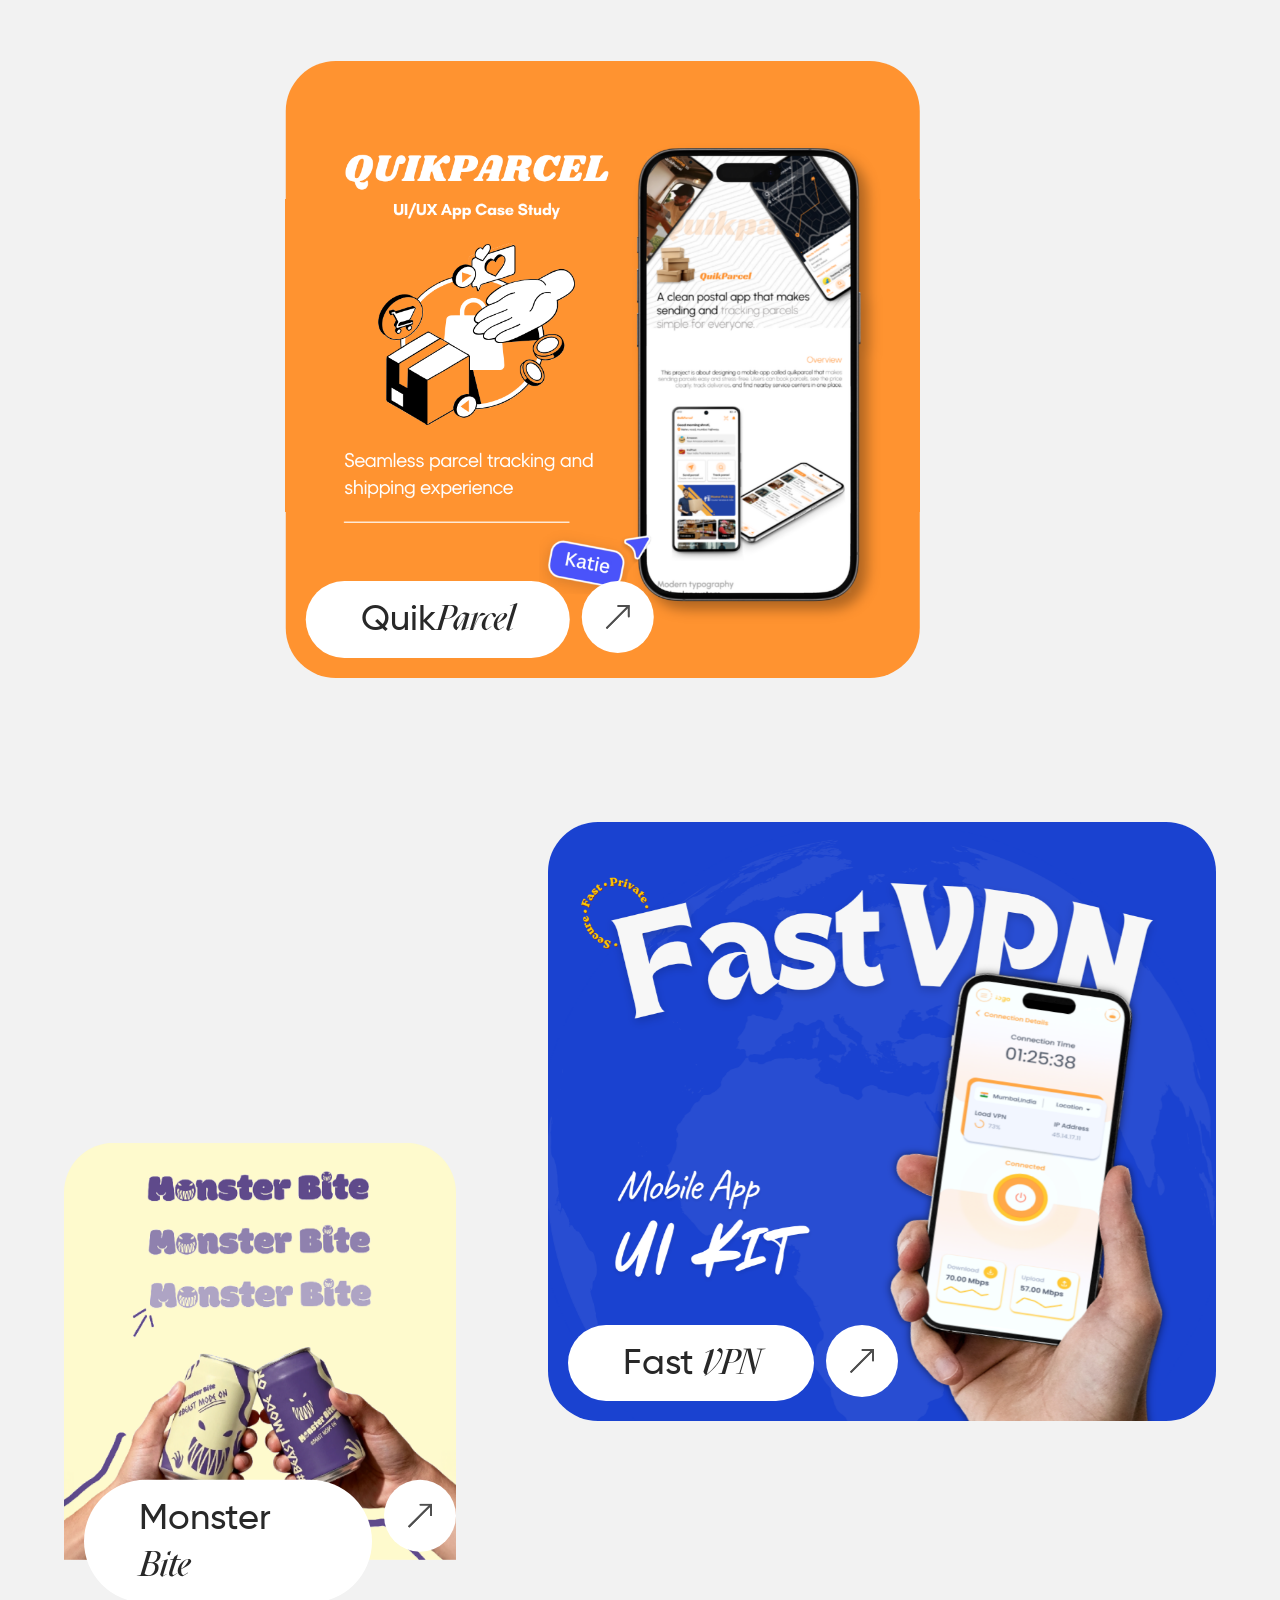
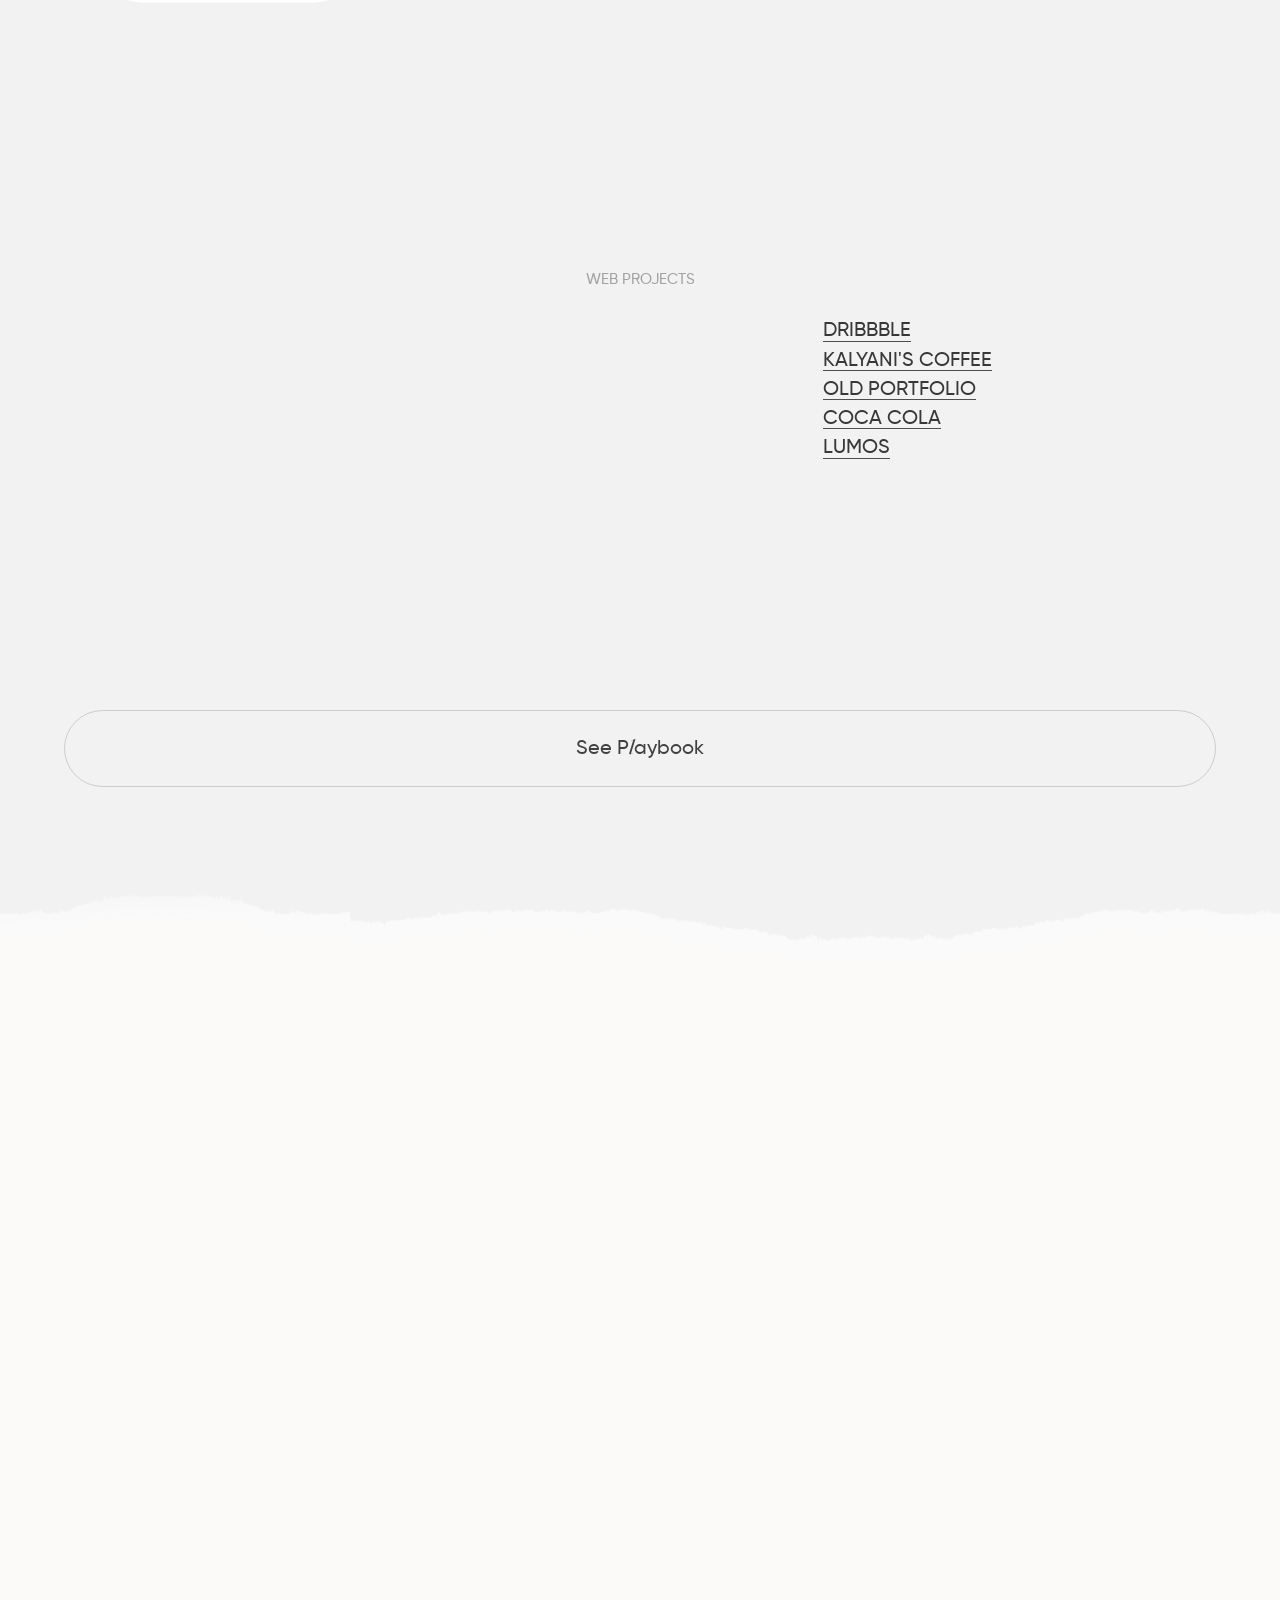
==== commit b62ac00f: "Minor Update" ====
--- a/index.html
+++ b/index.html
@@ -498,20 +498,25 @@
       <div data-router-view="home" data-transition-in="home">
         <div class="c-cursor" id="js-cursor" style="transform: translate(100%, 100%)">
           <div>
-            <img src="Assets/Regular/case.png" alt="" id="case" />
+            <img src="Assets/Regular/case.png" alt="View project case studies in Kalyani Mali's design portfolio"
+              id="case" />
           </div>
           <div>
-            <img src="Assets/Regular/case.png" alt="" id="case" />
+            <img src="Assets/Regular/case.png" alt="View project case studies in Kalyani Mali's design portfolio"
+              id="case" />
           </div>
           <div>
-            <img src="Assets/Regular/case.png" alt="" id="case" />
+            <img src="Assets/Regular/case.png" alt="View project case studies in Kalyani Mali's design portfolio"
+              id="case" />
           </div>
           <div>
-            <img src="Assets/Regular/case.png" alt="" id="case" />
+            <img src="Assets/Regular/case.png" alt="View project case studies in Kalyani Mali's design portfolio"
+              id="case" />
             <!-- <p>Coming Soon</p> -->
           </div>
           <div>
-            <img src="Assets/Regular/case.png" alt="" id="case" />
+            <img src="Assets/Regular/case.png" alt="View project case studies in Kalyani Mali's design portfolio"
+              id="case" />
           </div>
         </div>
         <div data-scroll-section="" class="c-title o-section">
@@ -669,9 +674,12 @@
             </div>
           </div>
           <div class="c-about-cards js-cards">
-            <div><img src="Assets/Card/card1.jpg" alt="User" /></div>
-            <div><img src="Assets/Card/card2.jpg" alt="Precedes" /></div>
-            <div><img src="Assets/Card/card4.png" alt="All" /></div>
+            <div><img src="Assets/Card/card1.jpg"
+                alt="Creative outdoor portrait of Kalyani Mali looking toward the sunlight" /></div>
+            <div><img src="Assets/Card/card2.jpg"
+                alt="Full-body outdoor photograph of Kalyani Mali walking along a tree-lined pathway" /></div>
+            <div><img src="Assets/Card/card4.png"
+                alt="Kalyani Mali posing outdoors in a white outfit with green trees in the background" /></div>
           </div>
         </div>
         <div data-scroll-section="" class="c-works" id="js-work">
@@ -713,7 +721,8 @@
               <div class="c-project js-project u-width-1">
                 <a href="https://www.behance.net/gallery/245599879/Veloura-Hydrating-Toner-Branding-Project"
                   target="_blank">
-                  <img data-scroll="" data-scroll-speed="-1" src="Assets/Project/play1.png" alt="Project: Veloura" />
+                  <img data-scroll="" data-scroll-speed="-1" src="Assets/Project/play1.png"
+                    alt="Veloura Tower visual branding and product design concept" />
                   <div class="c-project-info">
                     <p>YEAR: 2026</p>
                     <p>TYPE: Product Design</p>
@@ -739,7 +748,8 @@
               </div>
               <div class="c-project js-project u-width-2">
                 <a href="https://www.behance.net/gallery/244289923/Portfolio-case-study" target="_blank">
-                  <img data-scroll="" data-scroll-speed="-1" src="Assets/Project/play2.png" alt="Project: Portfolio" />
+                  <img data-scroll="" data-scroll-speed="-1" src="Assets/Project/play2.png"
+                    alt="Kalyani Mali personal portfolio design presentation with outdoor portrait" />
                   <div class="c-project-info">
                     <p>YEAR: 2026</p>
                     <p>TYPE: Case Study</p>
@@ -767,7 +777,8 @@
             <div class="c-project__row">
               <div class="c-project js-project u-width-3">
                 <a href="https://www.behance.net/gallery/243697779/Parcel-Tracking-App" target="_blank">
-                  <img data-scroll="" data-scroll-speed="-1" src="Assets/Project/play3.png" alt="Project: Quikparcel" />
+                  <img data-scroll="" data-scroll-speed="-1" src="Assets/Project/play3.png"
+                    alt="QuickParcel mobile app UI/UX design concept for parcel tracking and shopping" />
                   <div class="c-project-info">
                     <p>YEAR: 2026</p>
                     <p>TYPE: Case Study / Mobile App UI</p>
@@ -796,7 +807,7 @@
               <div class="c-project js-project u-width-4">
                 <a href="https://www.behance.net/gallery/246929989/Monster-Bite" target="_blank">
                   <img data-scroll="" data-scroll-speed="-.8" src="Assets/Project/play6.png"
-                    alt="Project: Monster Bite" />
+                    alt="Monster Bite beverage branding and product packaging concept" />
                   <div class="c-project-info">
                     <p>YEAR: 2026</p>
                     <p>TYPE: Product Design</p>
@@ -822,7 +833,8 @@
               </div>
               <div class="c-project js-project u-width-5">
                 <a href="https://www.behance.net/gallery/234574815/Virtual-Network-App" target="_blank">
-                  <img data-scroll="" data-scroll-speed="-1" src="Assets/Project/play5.png" alt="Project: FastVPN" />
+                  <img data-scroll="" data-scroll-speed="-1" src="Assets/Project/play5.png"
+                    alt="Fast VPN mobile application UI design concept and interface mockup" />
                   <div class="c-project-info">
                     <p>YEAR: 2025</p>
                     <p>TYPE: Mobile App UI</p>
@@ -923,7 +935,7 @@
               <!-- IMAGE CARD -->
               <div class="about-card" style="margin-top:10px;">
                 <img src="Assets/Regular/self.png"
-                  alt="Kalyani Mali, Product Designer and UI/UX Designer based in Nashik, Maharashtra">
+                  alt="Portrait of Kalyani Mali, Product Designer and founder of LocalConnect">
 
                 <div class="hire">
                   <span class="dot"></span>
@@ -1123,10 +1135,12 @@
                     <img src="https://upload.wikimedia.org/wikipedia/en/0/01/Galiyan_%28Ek_Villain%29.jpg" alt="" />
                   </div>
                   <div>
-                    <img src="Assets/Gallery/pet.jpg" alt="" />
-                  </div>
-                  <div>
-                    <img src="Assets/Gallery/me2.png" alt="" />
+                    <img src="Assets/Gallery/pet.jpg"
+                      alt="Personal moment with a dog outdoors in Kalyani Mali's photo gallery" />
+                  </div>
+                  <div>
+                    <img src="Assets/Gallery/me2.png"
+                      alt="Kalyani Mali standing outdoors in a purple traditional outfit" />
                   </div>
                   <div>
                     <img
@@ -1148,10 +1162,12 @@
                     <img src="https://i.pinimg.com/736x/8c/92/fc/8c92fc11c43fb0135040385e9277c018.jpg" alt="" />
                   </div>
                   <div>
-                    <img src="Assets/Gallery/cap.png" alt="" />
-                  </div>
-                  <div>
-                    <img src="Assets/Gallery/art.png" alt="" />
+                    <img src="Assets/Gallery/cap.png"
+                      alt="Creative photograph of a hand holding a Shraddha Kapoor signed cap" />
+                  </div>
+                  <div>
+                    <img src="Assets/Gallery/art.png"
+                      alt="Illustrated portrait artwork displayed in Kalyani Mali's personal gallery" />
                   </div>
                   <div>
                     <img
@@ -1179,7 +1195,8 @@
                 </div>
                 <!-- Center scaler image -->
                 <div class="scaler">
-                  <img src="Assets/Gallery/me.jpeg" alt="" />
+                  <img src="Assets/Gallery/me.jpeg"
+                    alt="Close-up selfie portrait of Kalyani Mali wearing a white top" />
                 </div>
               </div>
             </div>
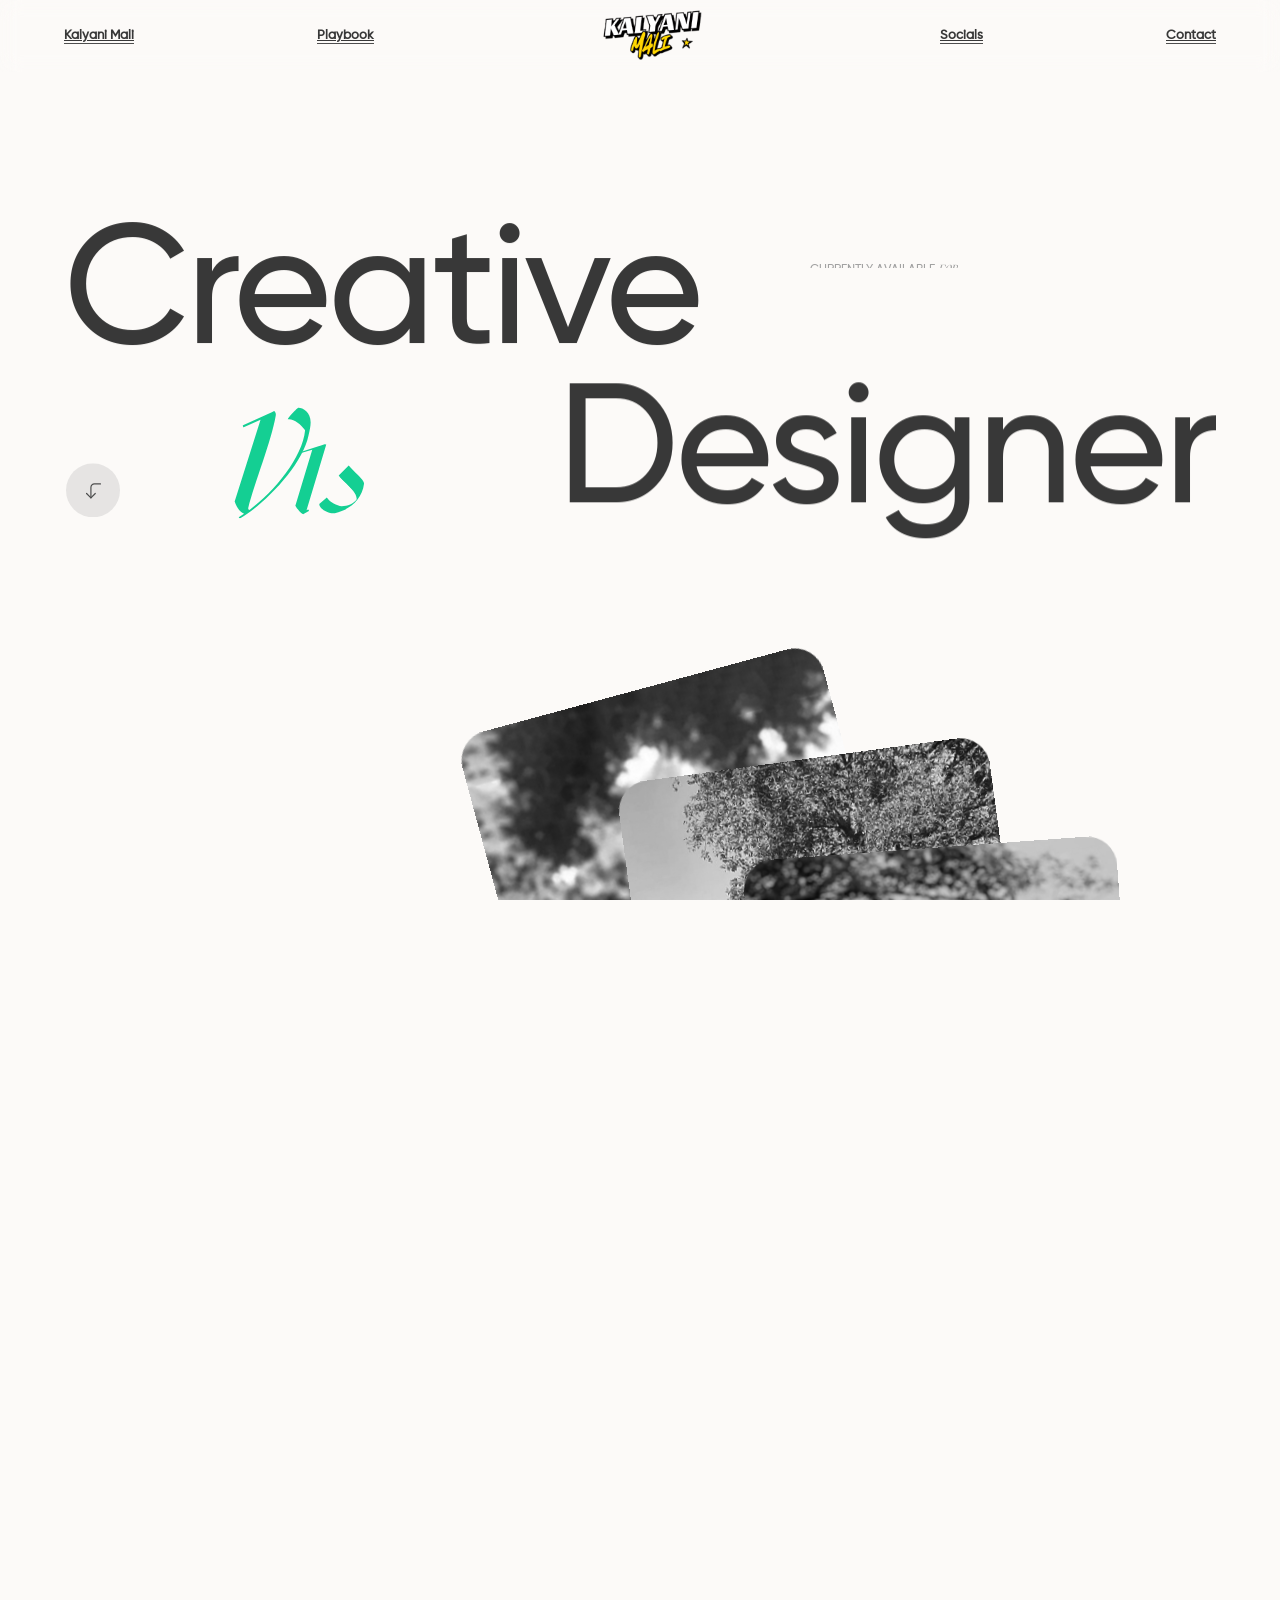
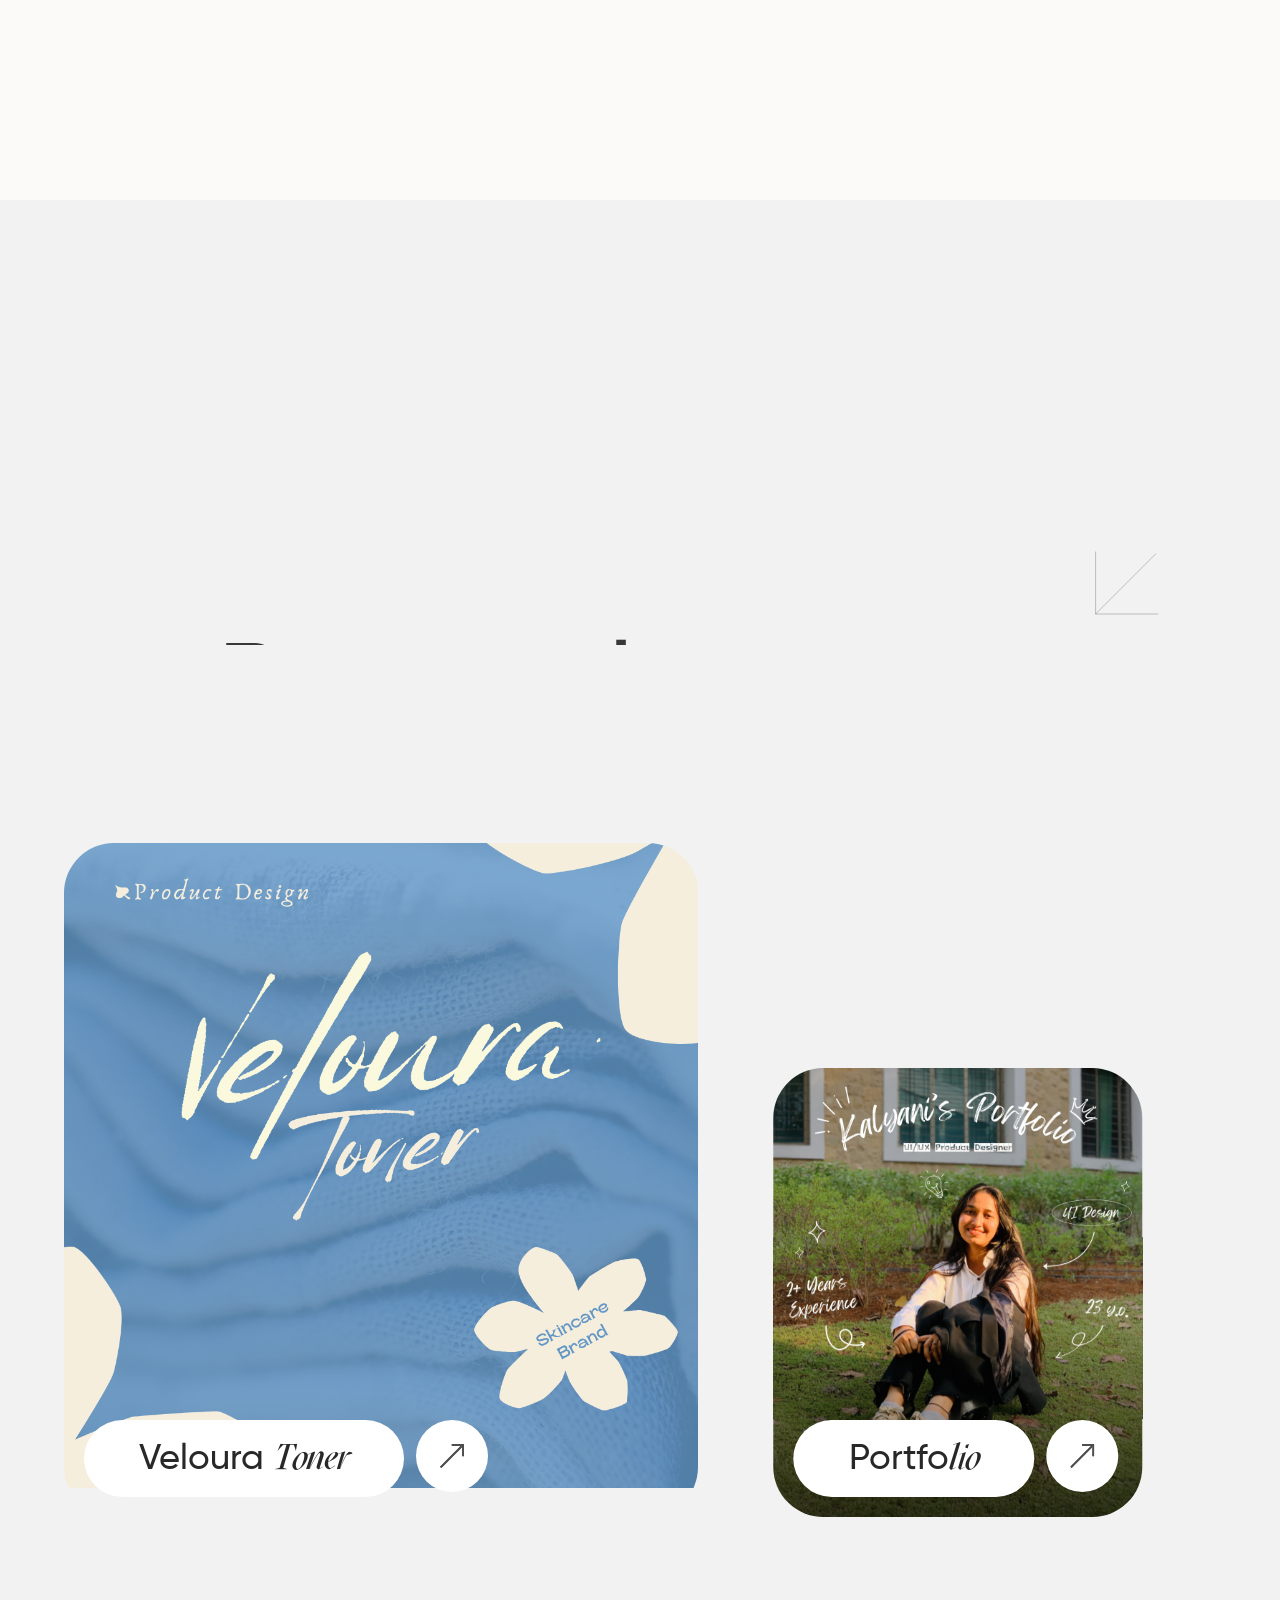
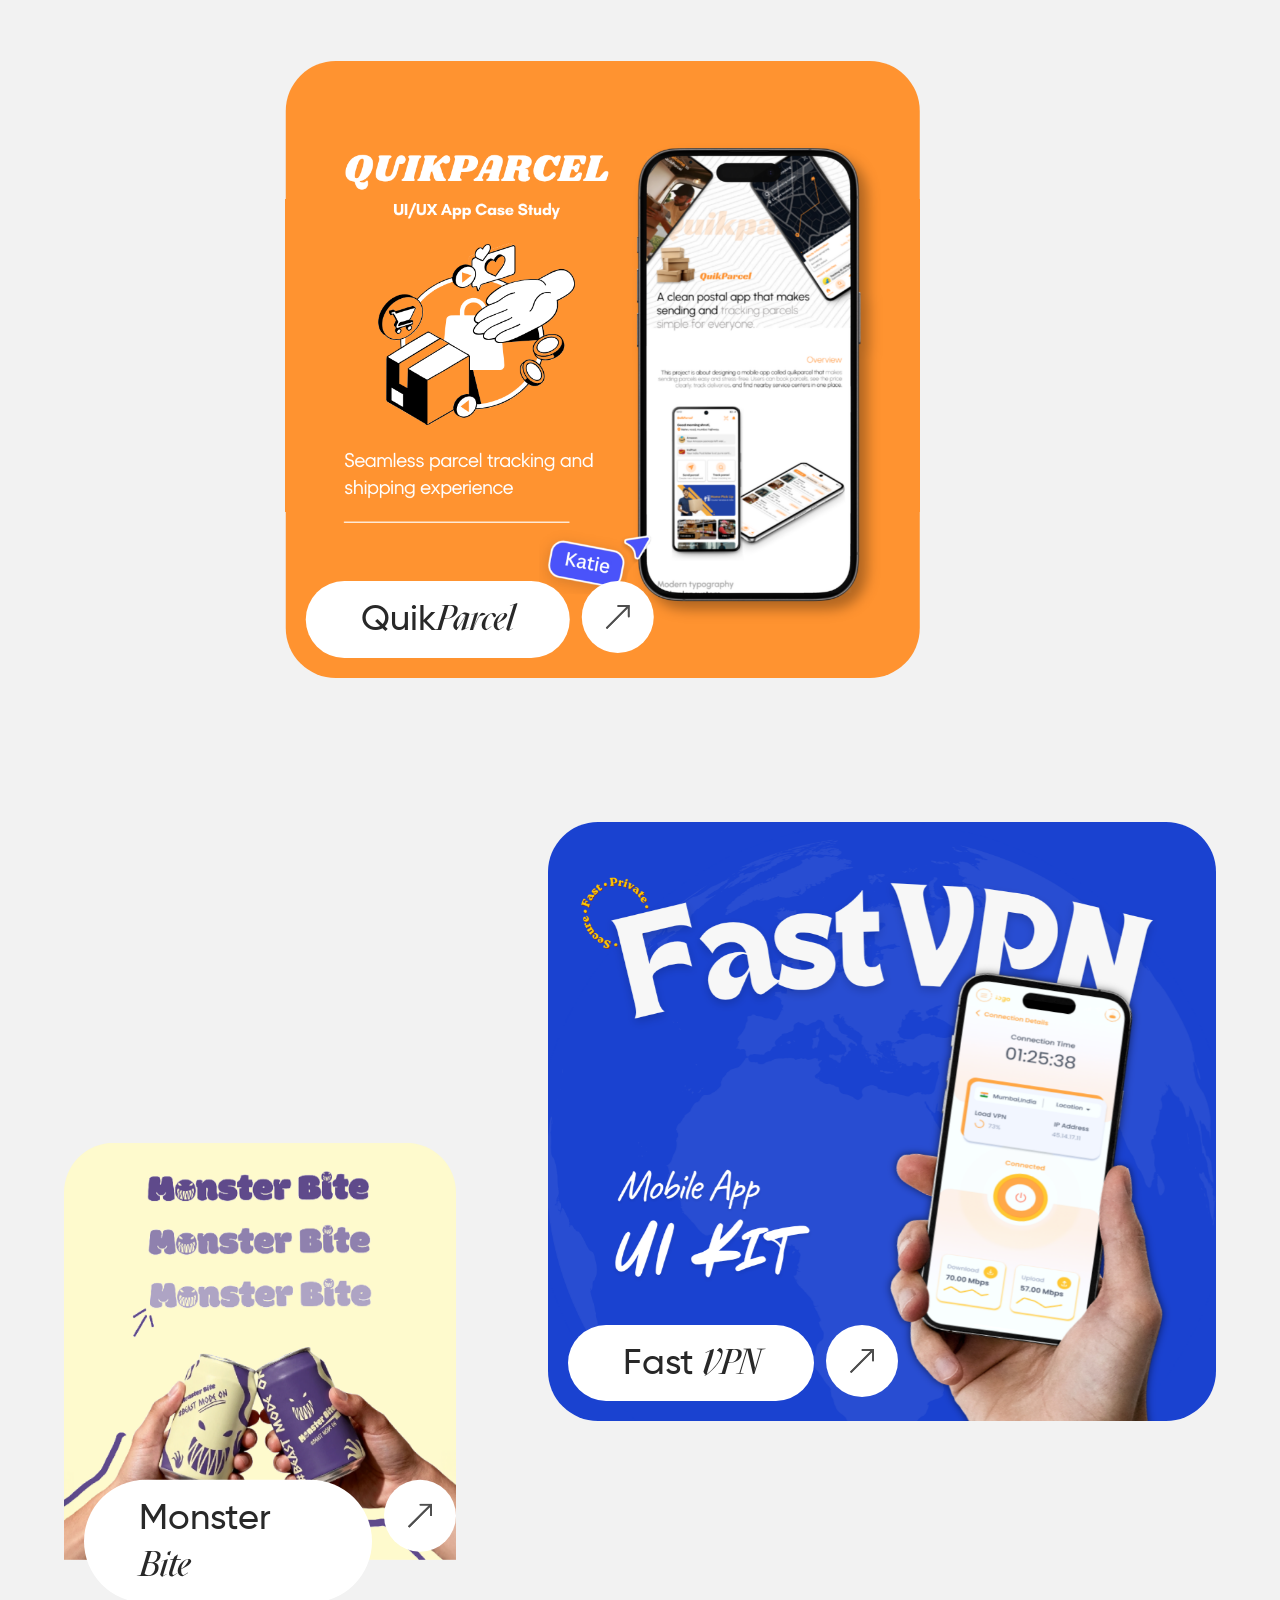
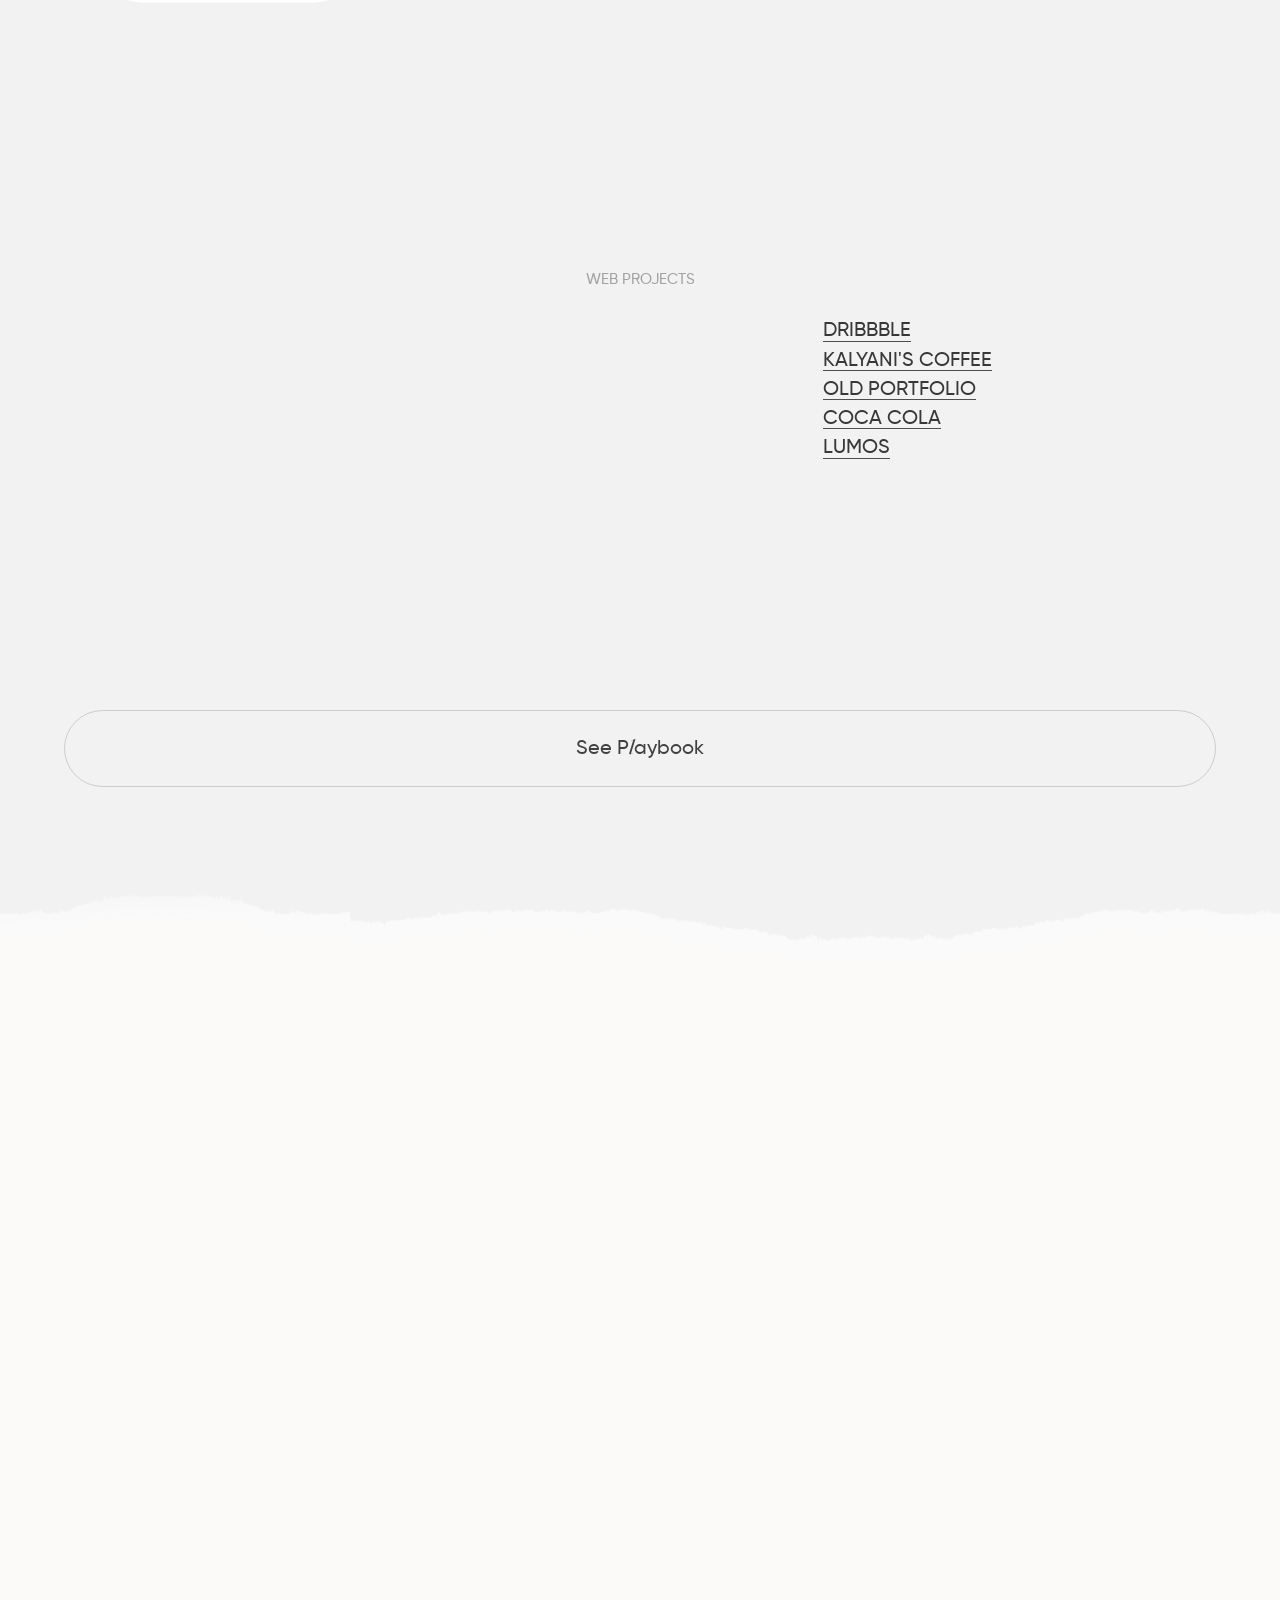
==== commit 78f7642b: "Minor Fix" ====
--- a/index.html
+++ b/index.html
@@ -21,7 +21,8 @@
   <meta name="robots" content="index, follow, max-image-preview:large">
 
   <link rel="author" href="https://kalyanimali.in/">
-
+  <link rel="publisher" href="https://kalyanimali.in/about.html">
+  <link rel="error" href="https://kalyanimali.in/404.html">
   <!-- ✅ OPEN GRAPH (LinkedIn, WhatsApp, Facebook) -->
   <meta property="og:title" content="Kalyani Mali - UI/UX Product Designer Portfolio">
   <meta property="og:description"
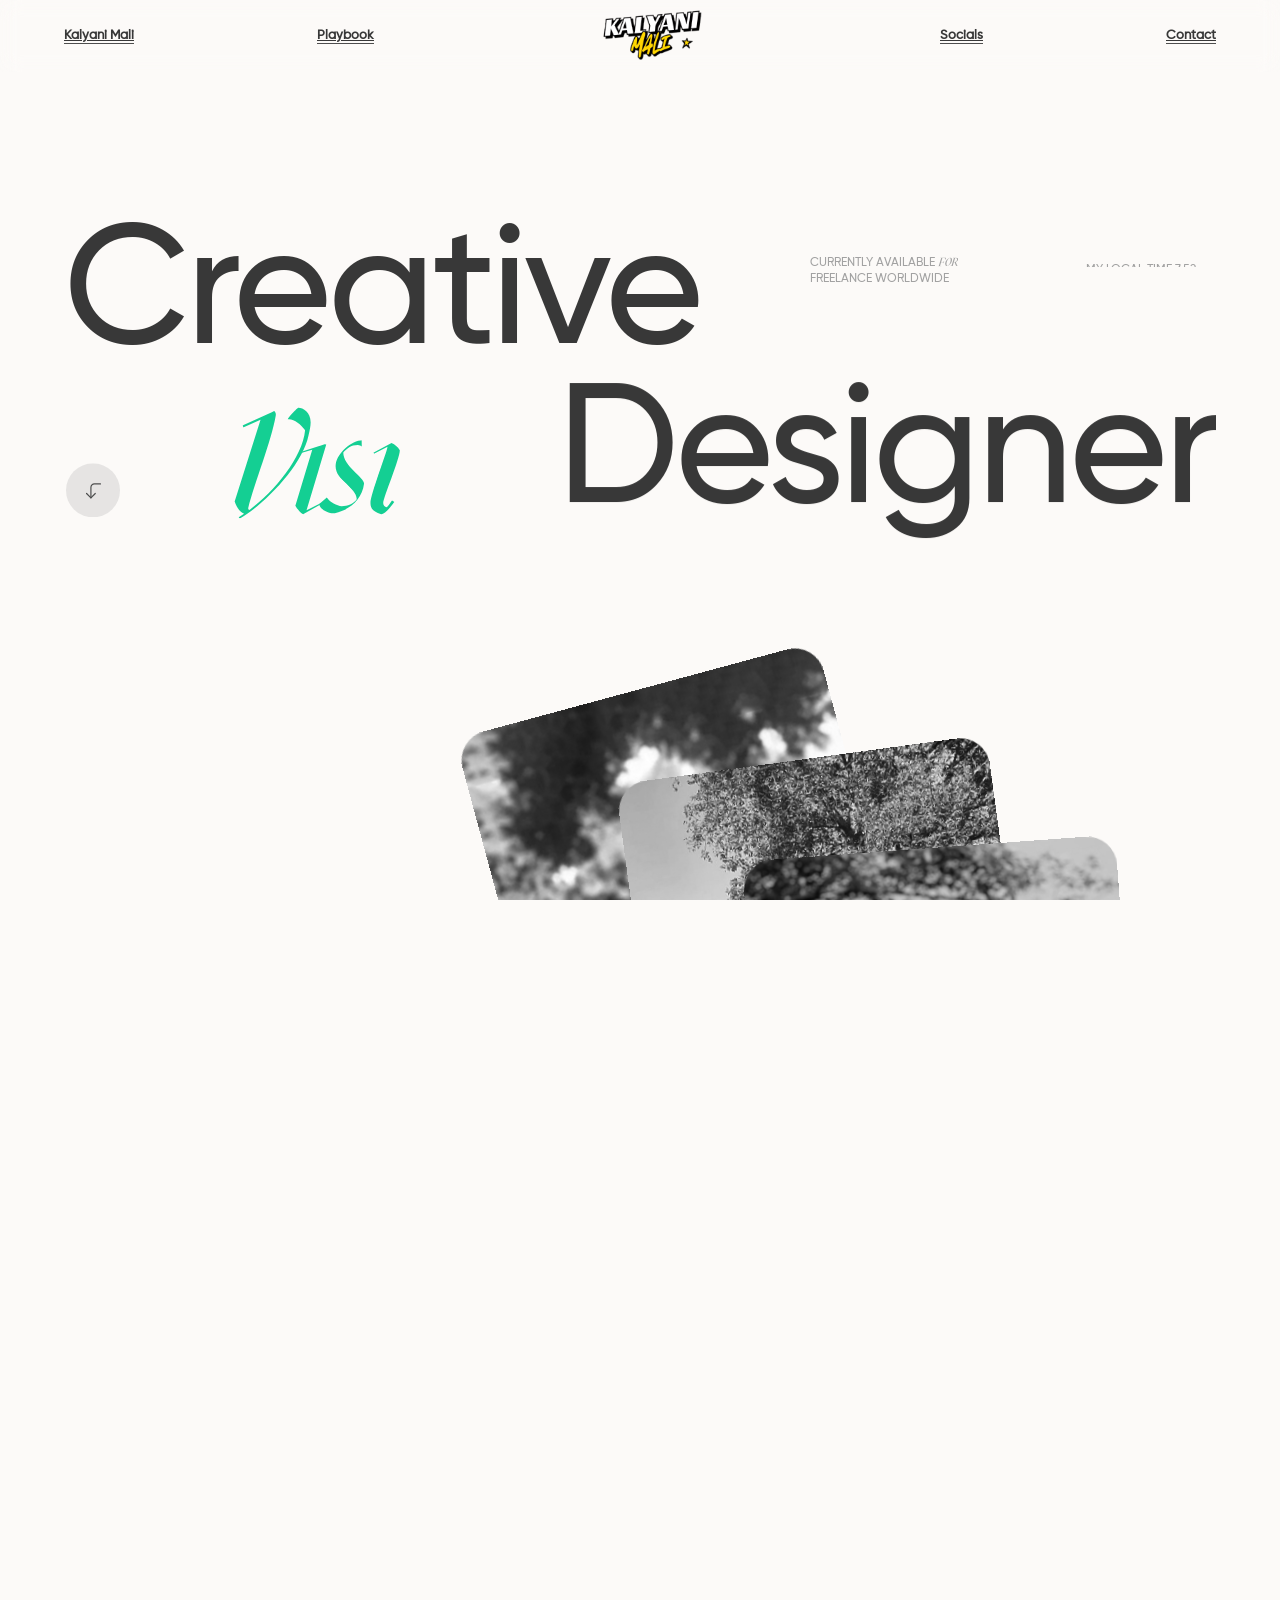
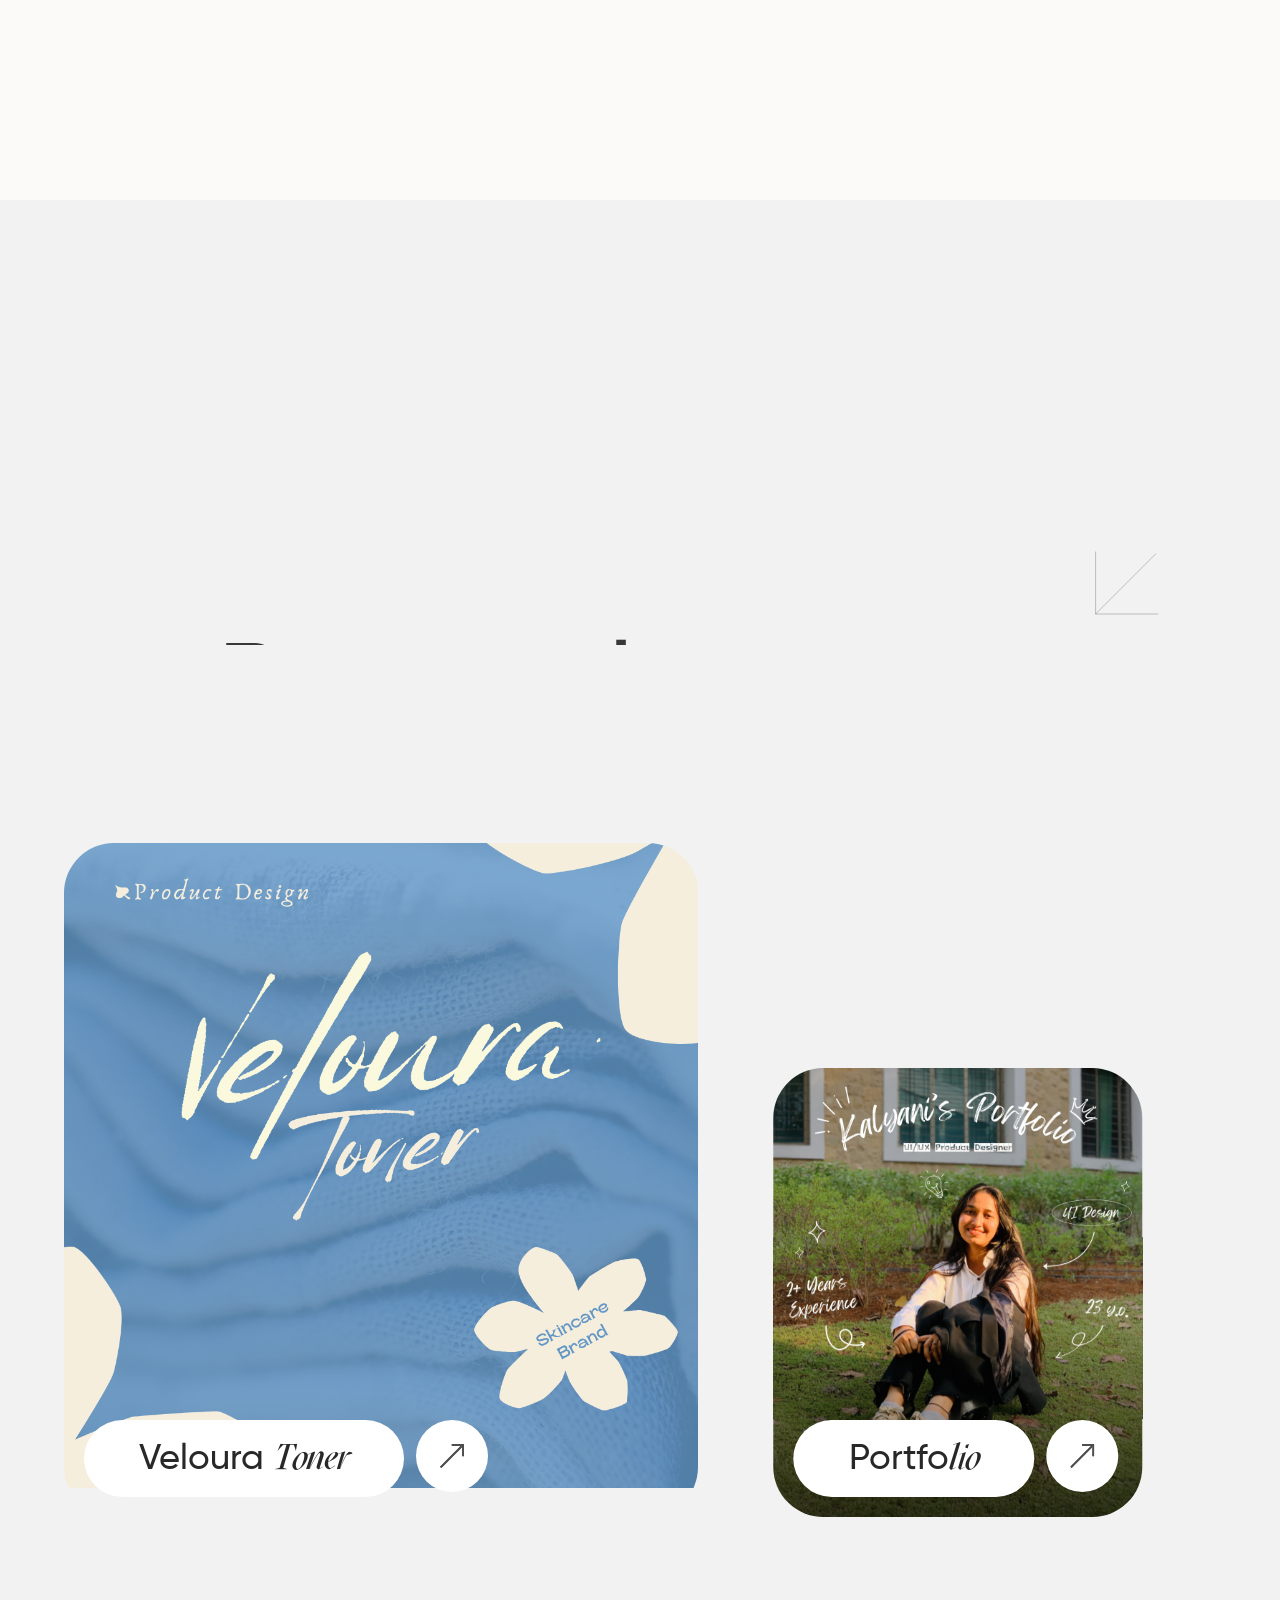
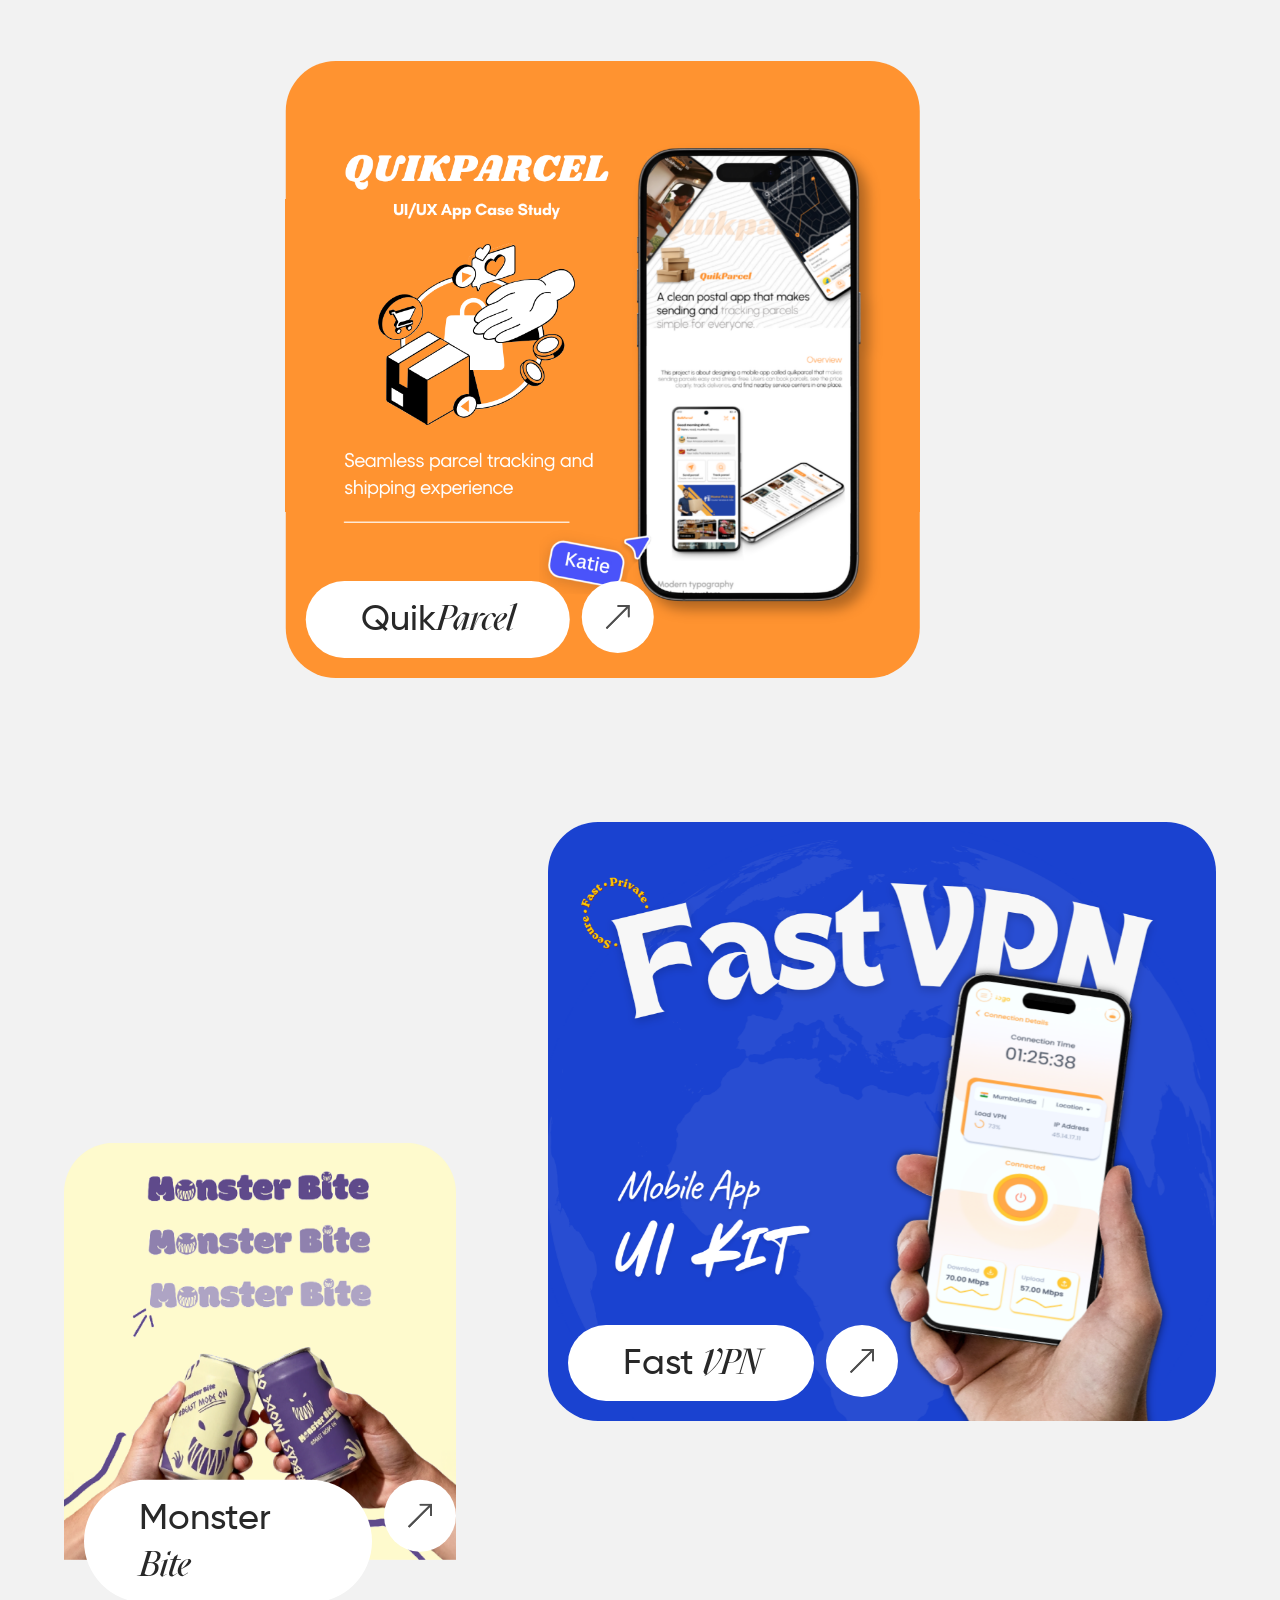
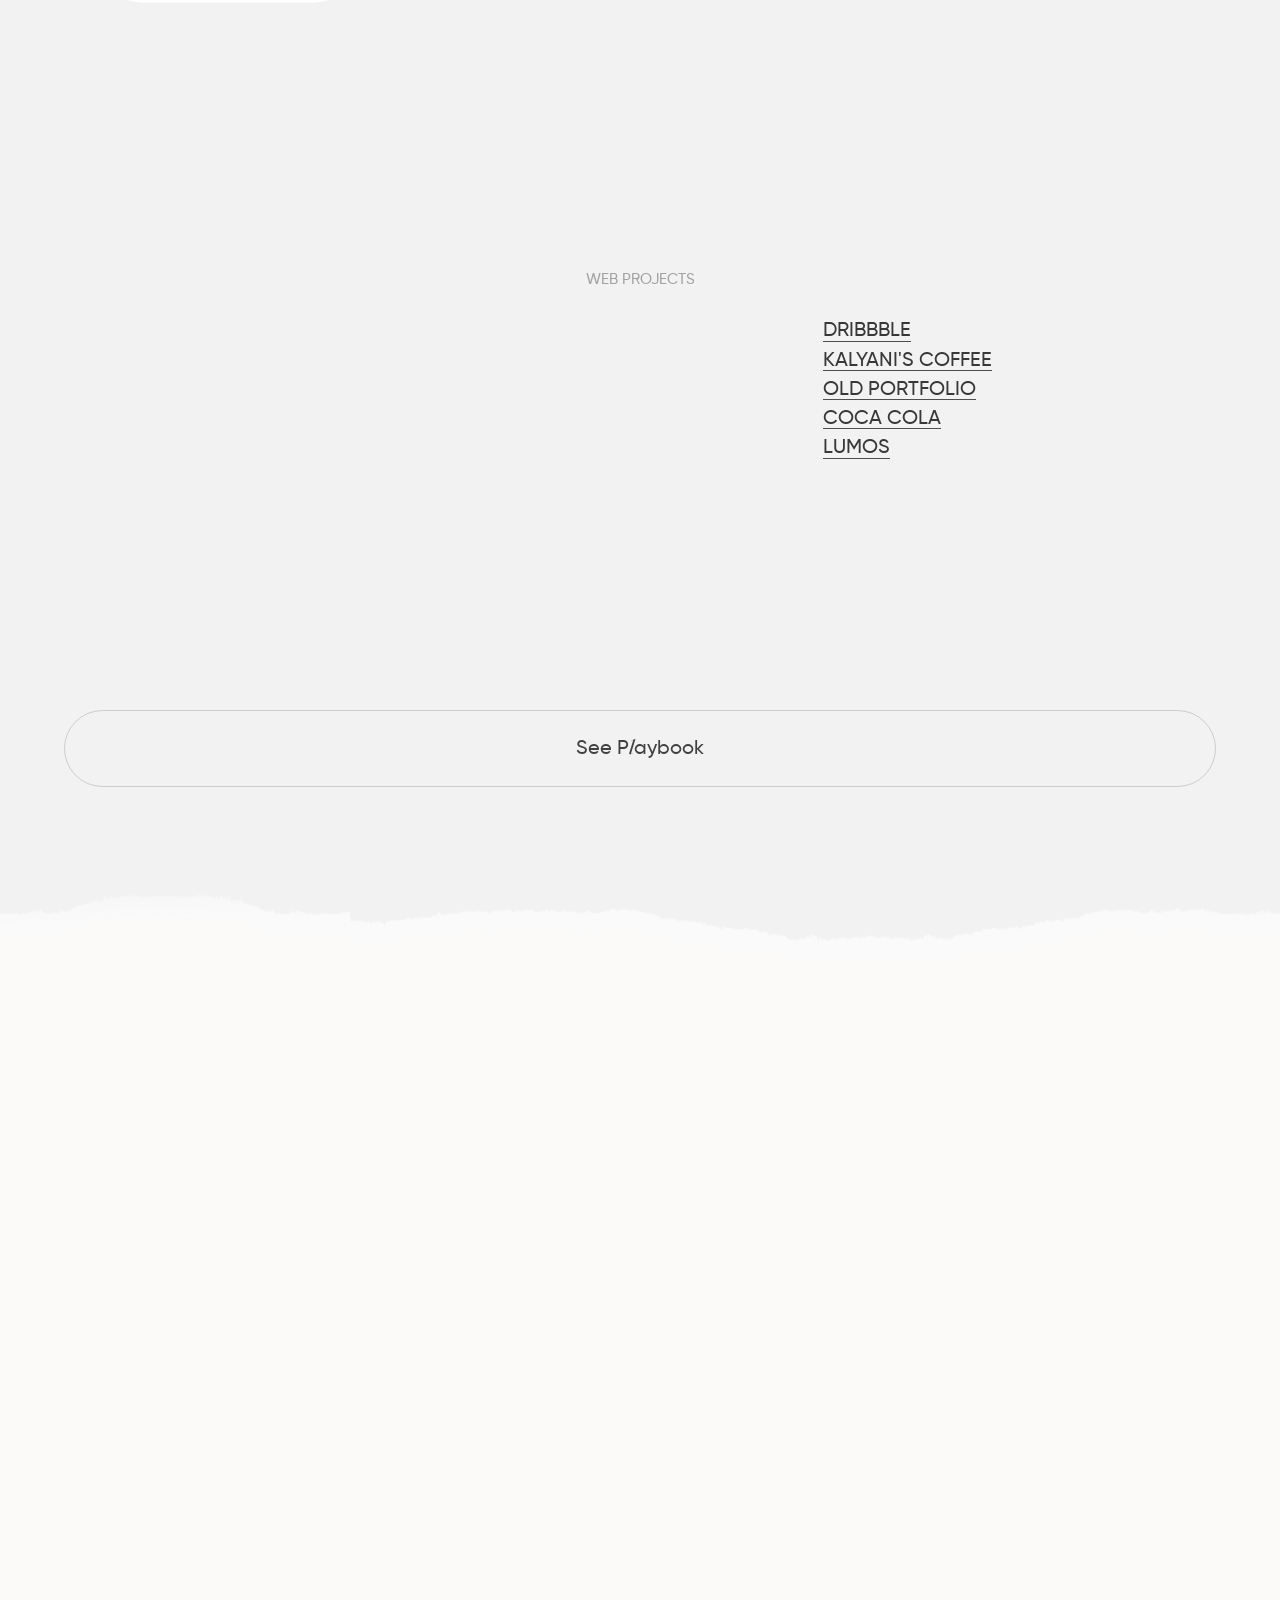
==== commit b02ddcae: "Minor Fix" ====
--- a/index.html
+++ b/index.html
@@ -22,6 +22,7 @@
 
   <link rel="author" href="https://kalyanimali.in/">
   <link rel="publisher" href="https://kalyanimali.in/about.html">
+  <link rel="playbook" href="https://kalyanimali.in/playbook.html">
   <link rel="error" href="https://kalyanimali.in/404.html">
   <!-- ✅ OPEN GRAPH (LinkedIn, WhatsApp, Facebook) -->
   <meta property="og:title" content="Kalyani Mali - UI/UX Product Designer Portfolio">
